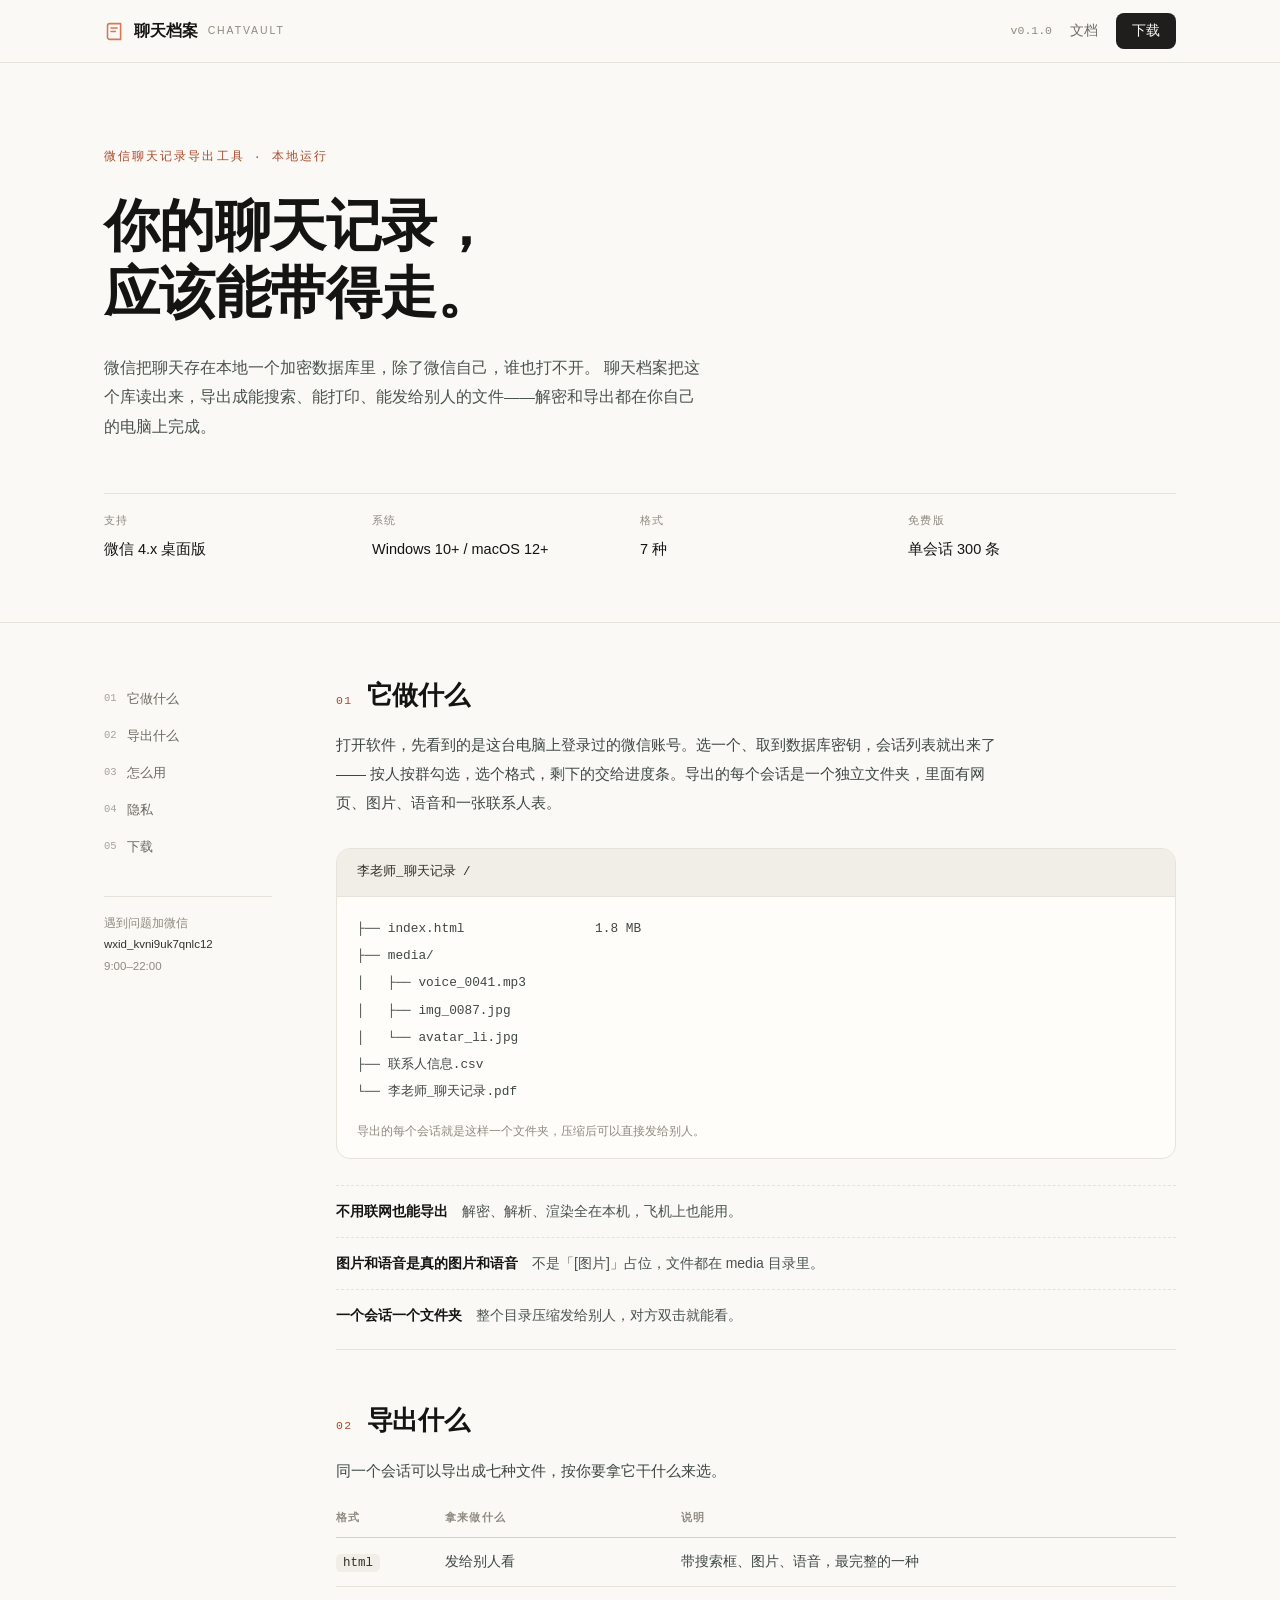
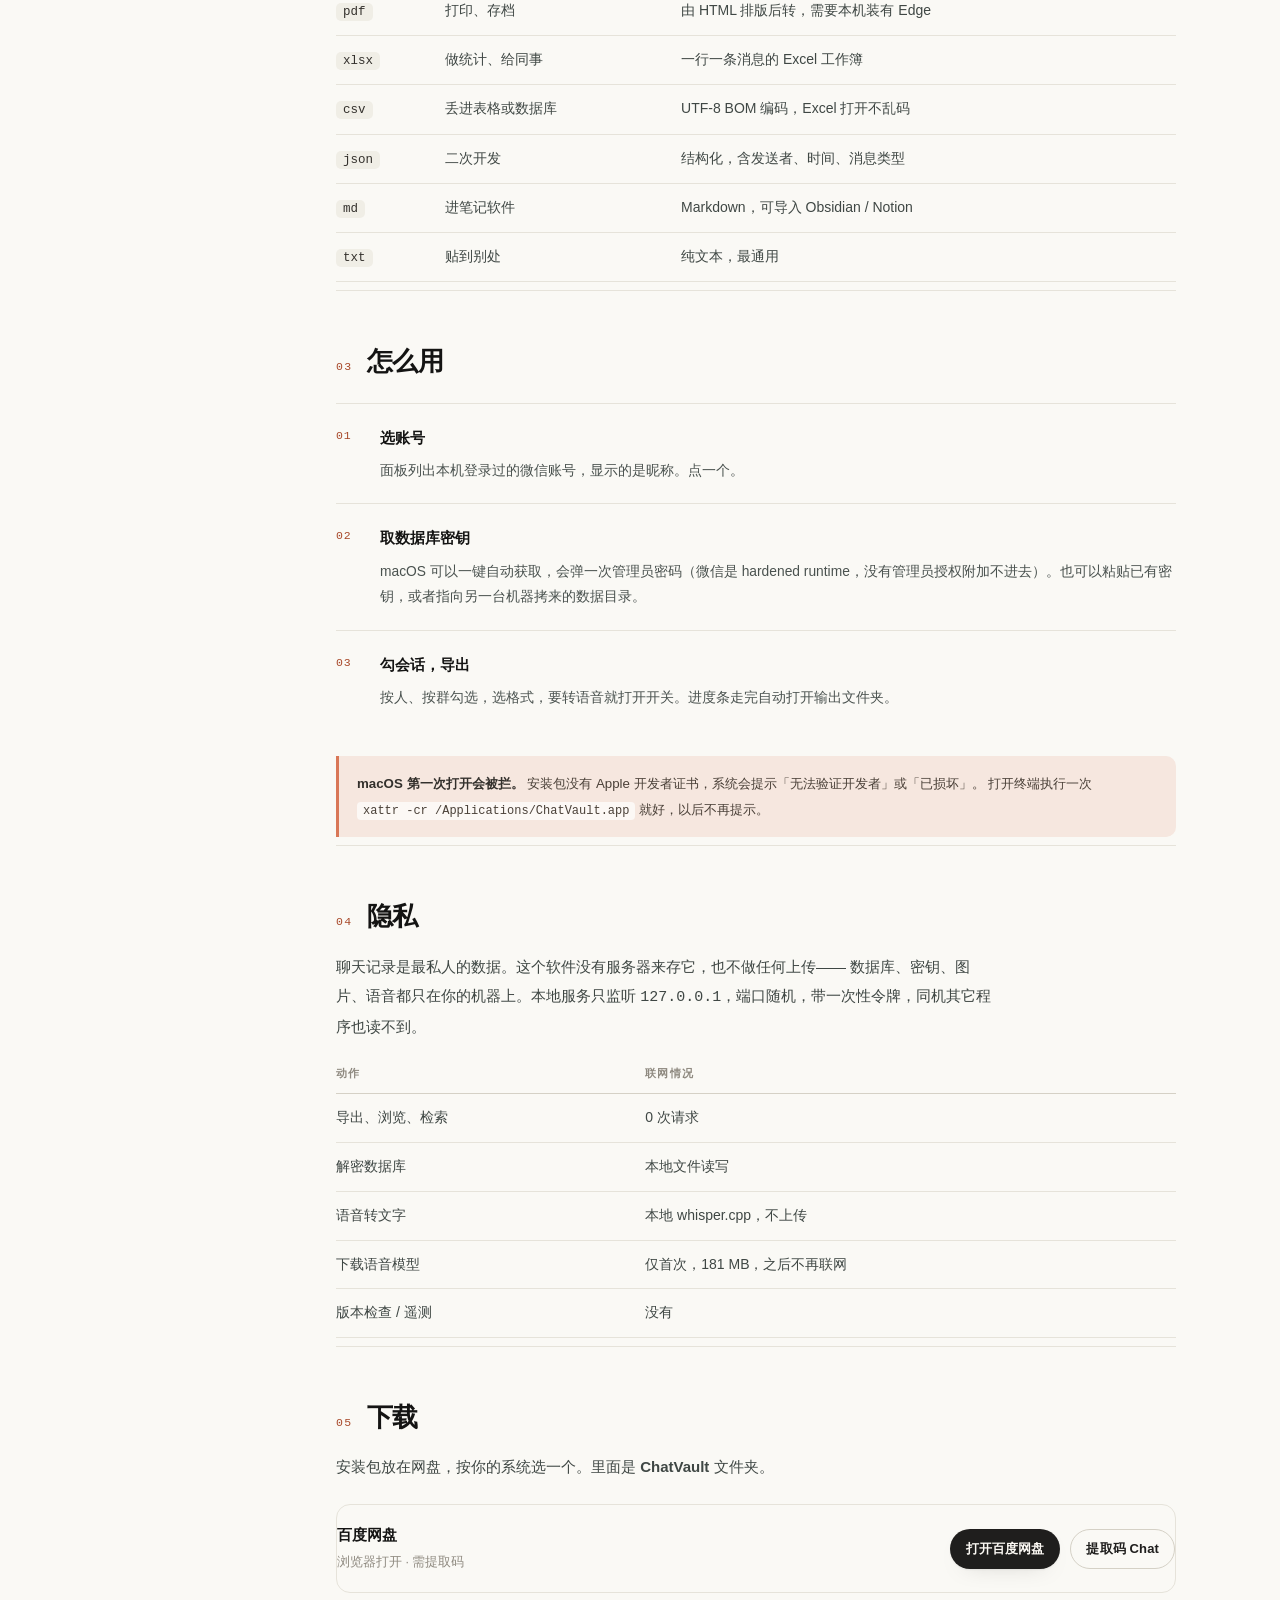
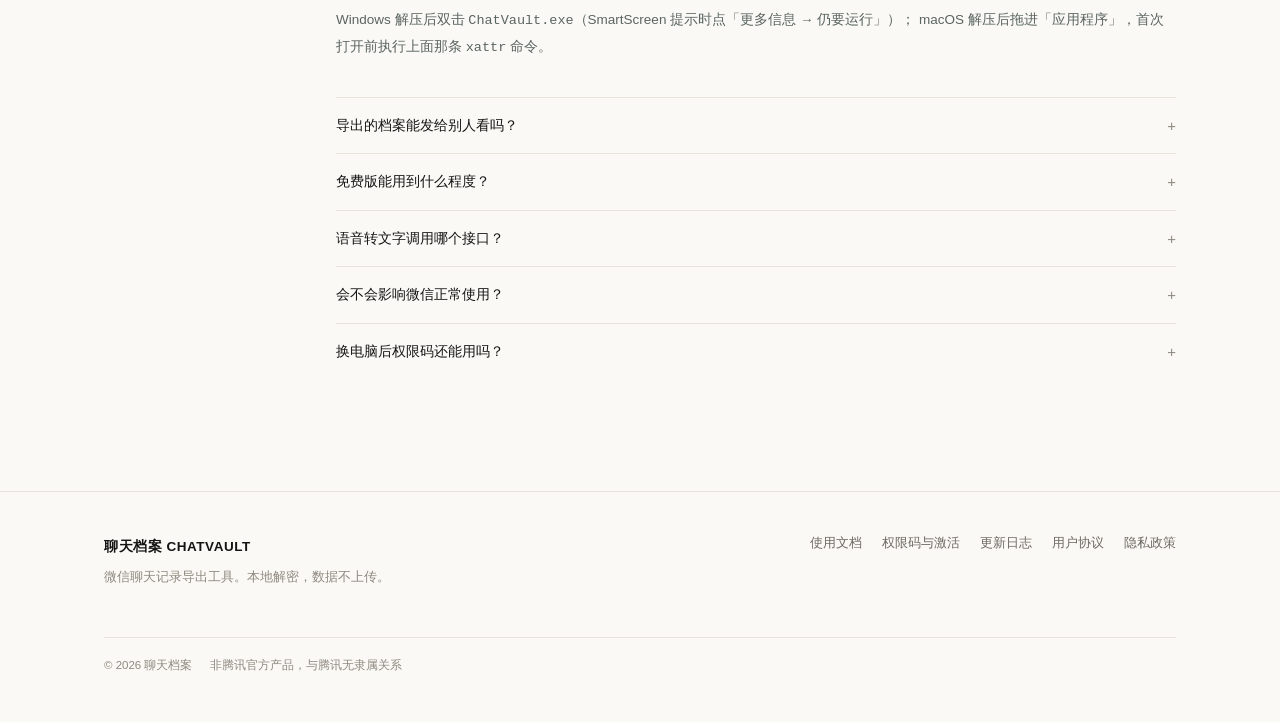
==== index.html @ d1c484e0 "激活页价格表一并移除" ====
<!DOCTYPE html>
<html lang="zh-CN">
<head>
<meta charset="utf-8">
<meta name="viewport" content="width=device-width, initial-scale=1, viewport-fit=cover">
<title>聊天档案 ChatVault · 微信聊天记录导出工具</title>
<meta name="description" content="把微信 4.x 的聊天记录导出成 HTML、PDF、Excel、CSV、JSON、Markdown、TXT 七种格式。本地解密、语音本地转写、数据不上传，Windows 与 macOS 都能用。">
<meta name="theme-color" content="#1f1e1d">
<meta property="og:type" content="website">
<meta property="og:title" content="聊天档案 ChatVault · 微信聊天记录导出工具">
<meta property="og:description" content="你的聊天记录，应该能带得走。">
<link rel="icon" href="assets/favicon.svg" type="image/svg+xml">
<link rel="preconnect" href="https://miaoda.feishu.cn" crossorigin>
<link rel="stylesheet" href="https://miaoda.feishu.cn/fonts/css2?family=Noto+Serif+SC:wght@600;700&family=Noto+Sans+SC:wght@300;400;500;600&display=swap">
<link rel="stylesheet" href="assets/style.css">
</head>
<body class="dossier">

<header class="topbar">
  <div class="topbar__in">
    <a class="topbar__brand" href="#top">
      <svg viewBox="0 0 24 24" fill="none" stroke="#d97757" stroke-width="1.8" stroke-linecap="round" stroke-linejoin="round" aria-hidden="true"><path d="M4 5.5A2.5 2.5 0 0 1 6.5 3H19v18H6.5A2.5 2.5 0 0 1 4 18.5z"/><path d="M8 8h7M8 12h5"/></svg>
      聊天档案 <span>CHATVAULT</span>
    </a>
    <div class="topbar__right">
      <span class="topbar__ver">v0.1.0</span>
      <a class="topbar__link" href="docs.html">文档</a>
      <a class="topbar__btn" href="#c5">下载</a>
    </div>
  </div>
</header>

<main id="top">

<!-- ============ 封面 ============ -->
<section class="cover">
  <div class="cover__in">
    <p class="cover__kicker">微信聊天记录导出工具 · 本地运行</p>
    <h1 class="cover__title">你的聊天记录，<br>应该能带得走。</h1>
    <p class="cover__sub">
      微信把聊天存在本地一个加密数据库里，除了微信自己，谁也打不开。
      聊天档案把这个库读出来，导出成能搜索、能打印、能发给别人的文件——解密和导出都在你自己的电脑上完成。
    </p>
    <dl class="cover__spec">
      <div><dt>支持</dt><dd>微信 4.x 桌面版</dd></div>
      <div><dt>系统</dt><dd>Windows 10+ / macOS 12+</dd></div>
      <div><dt>格式</dt><dd>7 种</dd></div>
      <div><dt>免费版</dt><dd>单会话 300 条</dd></div>
    </dl>
  </div>
</section>

<!-- ============ 正文双栏 ============ -->
<div class="layout">
  <aside class="rail">
    <nav class="rail__nav" aria-label="目录">
      <a href="#c1"><i>01</i>它做什么</a>
      <a href="#c2"><i>02</i>导出什么</a>
      <a href="#c3"><i>03</i>怎么用</a>
      <a href="#c4"><i>04</i>隐私</a>
      <a href="#c5"><i>05</i>下载</a>
    </nav>
    <p class="rail__note">遇到问题加微信<br><b>wxid_kvni9uk7qnlc12</b><br>9:00–22:00</p>
  </aside>

  <div class="body">

    <!-- 01 -->
    <section class="chapter" id="c1">
      <header class="chapter__head"><span>01</span><h2>它做什么</h2></header>
      <p class="chapter__lede">
        打开软件，先看到的是这台电脑上登录过的微信账号。选一个、取到数据库密钥，会话列表就出来了——
        按人按群勾选，选个格式，剩下的交给进度条。导出的每个会话是一个独立文件夹，里面有网页、图片、语音和一张联系人表。
      </p>

      <div class="tree">
        <div class="tree__head">李老师_聊天记录 /</div>
        <pre><code>├── index.html                 1.8 MB
├── media/
│   ├── voice_0041.mp3
│   ├── img_0087.jpg
│   └── avatar_li.jpg
├── 联系人信息.csv
└── 李老师_聊天记录.pdf</code></pre>
        <p class="tree__cap">导出的每个会话就是这样一个文件夹，压缩后可以直接发给别人。</p>
      </div>

      <ul class="points">
        <li><b>不用联网也能导出</b>　解密、解析、渲染全在本机，飞机上也能用。</li>
        <li><b>图片和语音是真的图片和语音</b>　不是「[图片]」占位，文件都在 media 目录里。</li>
        <li><b>一个会话一个文件夹</b>　整个目录压缩发给别人，对方双击就能看。</li>
      </ul>
    </section>

    <!-- 02 -->
    <section class="chapter" id="c2">
      <header class="chapter__head"><span>02</span><h2>导出什么</h2></header>
      <p class="chapter__lede">同一个会话可以导出成七种文件，按你要拿它干什么来选。</p>

      <table class="spec">
        <thead><tr><th>格式</th><th>拿来做什么</th><th>说明</th></tr></thead>
        <tbody>
          <tr><td><code>html</code></td><td>发给别人看</td><td>带搜索框、图片、语音，最完整的一种</td></tr>
          <tr><td><code>pdf</code></td><td>打印、存档</td><td>由 HTML 排版后转，需要本机装有 Edge</td></tr>
          <tr><td><code>xlsx</code></td><td>做统计、给同事</td><td>一行一条消息的 Excel 工作簿</td></tr>
          <tr><td><code>csv</code></td><td>丢进表格或数据库</td><td>UTF-8 BOM 编码，Excel 打开不乱码</td></tr>
          <tr><td><code>json</code></td><td>二次开发</td><td>结构化，含发送者、时间、消息类型</td></tr>
          <tr><td><code>md</code></td><td>进笔记软件</td><td>Markdown，可导入 Obsidian / Notion</td></tr>
          <tr><td><code>txt</code></td><td>贴到别处</td><td>纯文本，最通用</td></tr>
        </tbody>
      </table>
    </section>

    <!-- 03 -->
    <section class="chapter" id="c3">
      <header class="chapter__head"><span>03</span><h2>怎么用</h2></header>
      <ol class="steps">
        <li>
          <b>选账号</b>
          <p>面板列出本机登录过的微信账号，显示的是昵称。点一个。</p>
        </li>
        <li>
          <b>取数据库密钥</b>
          <p>macOS 可以一键自动获取，会弹一次管理员密码（微信是 hardened runtime，没有管理员授权附加不进去）。也可以粘贴已有密钥，或者指向另一台机器拷来的数据目录。</p>
        </li>
        <li>
          <b>勾会话，导出</b>
          <p>按人、按群勾选，选格式，要转语音就打开开关。进度条走完自动打开输出文件夹。</p>
        </li>
      </ol>

      <div class="callout">
        <b>macOS 第一次打开会被拦。</b>
        安装包没有 Apple 开发者证书，系统会提示「无法验证开发者」或「已损坏」。
        打开终端执行一次 <code>xattr -cr /Applications/ChatVault.app</code> 就好，以后不再提示。
      </div>
    </section>

    <!-- 04 -->
    <section class="chapter" id="c4">
      <header class="chapter__head"><span>04</span><h2>隐私</h2></header>
      <p class="chapter__lede">
        聊天记录是最私人的数据。这个软件没有服务器来存它，也不做任何上传——
        数据库、密钥、图片、语音都只在你的机器上。本地服务只监听 <code>127.0.0.1</code>，端口随机，带一次性令牌，同机其它程序也读不到。
      </p>

      <table class="spec">
        <thead><tr><th>动作</th><th>联网情况</th></tr></thead>
        <tbody>
          <tr><td>导出、浏览、检索</td><td>0 次请求</td></tr>
          <tr><td>解密数据库</td><td>本地文件读写</td></tr>
          <tr><td>语音转文字</td><td>本地 whisper.cpp，不上传</td></tr>
          <tr><td>下载语音模型</td><td>仅首次，181 MB，之后不再联网</td></tr>
          <tr><td>版本检查 / 遥测</td><td>没有</td></tr>
        </tbody>
      </table>
    </section>

    <!-- 05 -->
    <section class="chapter" id="c5">
      <header class="chapter__head"><span>05</span><h2>下载</h2></header>
      <p class="chapter__lede">安装包放在网盘，按你的系统选一个。里面是 <b>ChatVault</b> 文件夹。</p>

      <div class="dl">
        
        <div class="dl__row">
          <div class="dl__plat"><b>百度网盘</b><span>浏览器打开 · 需提取码</span></div>
          <div class="dl__act">
            <a class="btn btn--primary btn--sm" href="https://pan.baidu.com/s/1KtKhnTzkLjK-eMkXe6HSog?pwd=Chat" target="_blank" rel="noopener">打开百度网盘</a>
            <button class="btn btn--ghost btn--sm" type="button" id="copyPwd" data-pwd="Chat">提取码 Chat</button>
          </div>
        </div>
      </div>

      <p class="chapter__note" style="margin-top:14px">
        Windows 解压后双击 <code>ChatVault.exe</code>（SmartScreen 提示时点「更多信息 → 仍要运行」）；
        macOS 解压后拖进「应用程序」，首次打开前执行上面那条 <code>xattr</code> 命令。
      </p>

      <div class="qa">
        <details>
          <summary>导出的档案能发给别人看吗？</summary>
          <p>能。整个文件夹压缩发过去，对方双击 <code>index.html</code> 就能看，不用装任何软件。</p>
        </details>
        <details>
          <summary>免费版能用到什么程度？</summary>
          <p>每个会话最近 300 条，七种格式都能用，不限时间。语音转文字点了会提示开通会员。</p>
        </details>
        <details>
          <summary>语音转文字调用哪个接口？</summary>
          <p>不调用接口。内置 whisper.cpp 和 181 MB 的 ggml-small 模型，转写在你自己的电脑上完成。</p>
        </details>
        <details>
          <summary>会不会影响微信正常使用？</summary>
          <p>只读本地数据库，不修改微信的数据。自动取密钥那一步会重启一次微信，取完自动帮你打开。</p>
        </details>
        <details>
          <summary>换电脑后权限码还能用吗？</summary>
          <p>权限码绑定本机的 IOPlatformUUID，换机会激活失败。加微信 wxid_kvni9uk7qnlc12 说明情况可以补发。</p>
        </details>
      </div>
    </section>

  </div>
</div>

</main>

<footer class="foot">
  <div class="foot__in">
    <div class="foot__brand">
      <b>聊天档案 CHATVAULT</b>
      <p>微信聊天记录导出工具。本地解密，数据不上传。</p>
    </div>
    <div class="foot__links">
      <a href="docs.html">使用文档</a>
      <a href="activate.html">权限码与激活</a>
      <a href="changelog.html">更新日志</a>
      <a href="legal/terms.html">用户协议</a>
      <a href="legal/privacy.html">隐私政策</a>
    </div>
    <div class="foot__legal">
      <span>© 2026 聊天档案</span>
      <span>非腾讯官方产品，与腾讯无隶属关系</span>
      
    </div>
  </div>
</footer>

<script src="assets/app.js" defer></script>
</body>
</html>
---- assets/style.css ----
/* ==========================================================================
   聊天档案 ChatVault · 官网样式
   设计方向：Claude 色系——象牙纸白 + 陶土橙 + 近黑；衬线中文标题，无衬线正文。
   零依赖，零构建。改品牌色只需改下面 :root 里的四个变量。
   ========================================================================== */

:root {
  /* Claude 色系：象牙纸底 + 陶土橙强调 + 近黑正文 */
  --ink: #141413;
  --pine: #1f1e1d;
  --pine-2: #33302c;
  --pine-3: #a8492a;
  --mint: #d97757;
  --mint-soft: #f6e7df;
  --paper: #faf9f5;
  --paper-2: #f0eee6;
  --card: #fffdfa;
  --line: #e6e3da;
  --line-strong: #d5d1c6;
  --text: #1f1e1d;
  --muted: #6e6a63;
  --danger: #b4462f;

  --serif: "Noto Serif SC", "Source Han Serif SC", "Songti SC", "STSong", "SimSun", serif;
  --sans: "Noto Sans SC", "Source Han Sans SC", -apple-system, BlinkMacSystemFont,
    "PingFang SC", "Hiragino Sans GB", "Microsoft YaHei", sans-serif;
  --mono: ui-monospace, SFMono-Regular, "SF Mono", Menlo, Consolas, monospace;

  --r-sm: 8px;
  --r-md: 14px;
  --r-lg: 22px;
  --shadow-sm: 0 1px 2px rgba(20, 20, 19, 0.06), 0 8px 24px -16px rgba(20, 20, 19, 0.35);
  --shadow-md: 0 2px 4px rgba(20, 20, 19, 0.05), 0 24px 48px -28px rgba(20, 20, 19, 0.45);
  --max: 1120px;
}

*,
*::before,
*::after { box-sizing: border-box; }

html {
  -webkit-text-size-adjust: 100%;
  scroll-behavior: smooth;
  scroll-padding-top: 88px;
}

body {
  margin: 0;
  background: var(--paper);
  color: var(--text);
  font-family: var(--sans);
  font-size: 16px;
  line-height: 1.7;
  -webkit-font-smoothing: antialiased;
  text-rendering: optimizeLegibility;
}

img, svg { max-width: 100%; display: block; }
a { color: inherit; text-decoration: none; }
button { font: inherit; color: inherit; }

:focus-visible {
  outline: 2px solid var(--pine-3);
  outline-offset: 3px;
  border-radius: 4px;
}

.wrap {
  width: 100%;
  max-width: var(--max);
  margin-inline: auto;
  padding-inline: 24px;
}

.section { padding-block: 96px; }
.section--tight { padding-block: 64px; }
.section--paper2 { background: var(--paper-2); }
.section--dark { background: var(--pine); color: #f8f3ee; }

/* ---------- 顶部导航 ---------- */

.nav {
  position: sticky;
  top: 0;
  z-index: 50;
  background: rgba(250, 249, 245, 0.82);
  backdrop-filter: saturate(180%) blur(14px);
  -webkit-backdrop-filter: saturate(180%) blur(14px);
  border-bottom: 1px solid transparent;
  transition: border-color 0.25s ease, background 0.25s ease;
}
.nav.is-stuck {
  border-bottom-color: var(--line);
  background: rgba(250, 249, 245, 0.94);
}
.nav__inner {
  display: flex;
  align-items: center;
  gap: 32px;
  height: 68px;
}
.brand {
  display: inline-flex;
  align-items: center;
  gap: 10px;
  font-family: var(--serif);
  font-weight: 700;
  font-size: 19px;
  letter-spacing: 0.02em;
}
.brand__mark {
  width: 30px;
  height: 30px;
  border-radius: 9px;
  background: var(--pine);
  display: grid;
  place-items: center;
  flex: none;
}
.brand__mark svg { width: 17px; height: 17px; }
.brand__sub {
  font-family: var(--sans);
  font-size: 11px;
  font-weight: 500;
  color: var(--muted);
  letter-spacing: 0.16em;
  padding-left: 2px;
}
.nav__links {
  display: flex;
  gap: 4px;
  margin-left: auto;
  align-items: center;
}
.nav__links a {
  padding: 8px 12px;
  border-radius: var(--r-sm);
  font-size: 14.5px;
  color: var(--muted);
  transition: color 0.18s ease, background 0.18s ease;
}
.nav__links a:hover { color: var(--pine); background: rgba(27, 59, 54, 0.06); }
.nav__cta { margin-left: 8px; }

/* ---------- 按钮 ---------- */

.btn {
  display: inline-flex;
  align-items: center;
  justify-content: center;
  gap: 8px;
  padding: 12px 22px;
  border-radius: 999px;
  border: 1px solid transparent;
  font-size: 15px;
  font-weight: 600;
  letter-spacing: 0.01em;
  cursor: pointer;
  transition: transform 0.16s ease, box-shadow 0.2s ease, background 0.2s ease,
    border-color 0.2s ease, color 0.2s ease;
  white-space: nowrap;
}
.btn:active { transform: translateY(1px); }
.btn--primary {
  background: var(--pine);
  color: #fbf8f3;
  box-shadow: var(--shadow-sm);
}
.btn--primary:hover { background: var(--pine-2); box-shadow: var(--shadow-md); }
.btn--ghost {
  background: transparent;
  color: var(--pine);
  border-color: var(--line-strong);
}
.btn--ghost:hover { border-color: var(--pine-3); background: rgba(27, 59, 54, 0.05); }
.btn--mint {
  background: var(--mint);
  color: var(--ink);
}
.btn--mint:hover { background: #e7b7a2; }
.btn--sm { padding: 9px 16px; font-size: 14px; }
.btn--block { width: 100%; }
.btn[disabled] { opacity: 0.55; cursor: not-allowed; }

/* ---------- 首屏 ---------- */

.hero {
  position: relative;
  padding-top: 76px;
  padding-bottom: 96px;
  overflow: hidden;
}
.hero::before {
  content: "";
  position: absolute;
  inset: -30% -10% auto -10%;
  height: 620px;
  background:
    radial-gradient(60% 60% at 20% 10%, rgba(143, 211, 196, 0.28), transparent 70%),
    radial-gradient(50% 50% at 85% 0%, rgba(27, 59, 54, 0.12), transparent 70%);
  pointer-events: none;
}
.hero__grid {
  position: relative;
  display: grid;
  grid-template-columns: minmax(0, 1.05fr) minmax(0, 0.95fr);
  gap: 56px;
  align-items: center;
}
.eyebrow {
  display: inline-flex;
  align-items: center;
  gap: 8px;
  padding: 6px 12px 6px 8px;
  border-radius: 999px;
  background: rgba(27, 59, 54, 0.07);
  border: 1px solid rgba(27, 59, 54, 0.1);
  font-size: 12.5px;
  color: var(--pine-2);
  letter-spacing: 0.04em;
}
.eyebrow b {
  font-weight: 600;
  background: var(--pine);
  color: #fbf6f2;
  border-radius: 999px;
  padding: 1px 8px;
  font-size: 11.5px;
}
h1 {
  font-family: var(--serif);
  font-weight: 700;
  font-size: clamp(34px, 4.6vw, 54px);
  line-height: 1.16;
  letter-spacing: -0.01em;
  margin: 20px 0 0;
  color: var(--ink);
}
h1 em {
  font-style: normal;
  color: var(--pine-3);
  position: relative;
  white-space: nowrap;
}
h1 em::after {
  content: "";
  position: absolute;
  left: 0;
  right: 0;
  bottom: 4px;
  height: 10px;
  background: var(--mint);
  opacity: 0.42;
  z-index: -1;
  border-radius: 3px;
}
.lede {
  margin: 22px 0 0;
  font-size: 17px;
  line-height: 1.85;
  color: var(--muted);
  max-width: 34em;
}
.hero__cta {
  display: flex;
  flex-wrap: wrap;
  gap: 12px;
  margin-top: 32px;
}
.hero__meta {
  display: flex;
  flex-wrap: wrap;
  gap: 8px 20px;
  margin-top: 26px;
  font-size: 13px;
  color: var(--muted);
}
.hero__meta span { display: inline-flex; align-items: center; gap: 6px; }
.dot { width: 5px; height: 5px; border-radius: 50%; background: var(--pine-3); flex: none; }

/* ---------- 首屏模拟窗口 ---------- */

.mock {
  position: relative;
  border-radius: var(--r-lg);
  background: var(--card);
  border: 1px solid var(--line);
  box-shadow: var(--shadow-md);
  overflow: hidden;
  transform: rotate(-0.6deg);
}
.mock__bar {
  display: flex;
  align-items: center;
  gap: 8px;
  padding: 12px 16px;
  border-bottom: 1px solid var(--line);
  background: linear-gradient(180deg, #fff, #fffdfa);
}
.mock__dots { display: flex; gap: 6px; }
.mock__dots i {
  width: 9px; height: 9px; border-radius: 50%;
  background: var(--line-strong);
  display: block;
}
.mock__dots i:first-child { background: #e8b7a4; }
.mock__dots i:nth-child(2) { background: #e0c9a8; }
.mock__dots i:nth-child(3) { background: #d8c3ae; }
.mock__title {
  font-size: 12.5px;
  color: var(--muted);
  font-family: var(--mono);
  margin-inline: auto;
  letter-spacing: 0.02em;
}
.mock__body { padding: 18px 18px 48px; }
.mock__search {
  display: flex;
  align-items: center;
  gap: 8px;
  padding: 9px 12px;
  border-radius: 999px;
  background: var(--paper);
  border: 1px solid var(--line);
  color: var(--muted);
  font-size: 12.5px;
  margin-bottom: 18px;
}
.mock__search svg { width: 14px; height: 14px; flex: none; }
.mock__day {
  text-align: center;
  font-size: 11px;
  color: #8f8a80;
  margin: 16px 0 14px;
  letter-spacing: 0.06em;
}
.bubble {
  display: flex;
  gap: 10px;
  margin-bottom: 12px;
  align-items: flex-start;
}
.bubble--me { flex-direction: row-reverse; }
.avatar {
  width: 30px; height: 30px; border-radius: 9px; flex: none;
  display: grid; place-items: center;
  font-size: 12px; font-weight: 600; color: #fff;
  background: var(--pine-3);
}
.avatar--b { background: #b08968; }
.bubble__content { max-width: 78%; }
.bubble__name { font-size: 11px; color: #8f8a80; margin-bottom: 3px; }
.bubble__text {
  background: #fff;
  border: 1px solid var(--line);
  padding: 9px 13px;
  border-radius: 4px 14px 14px 14px;
  font-size: 13.5px;
  line-height: 1.6;
  color: #1a1918;
  box-shadow: 0 1px 1px rgba(20, 20, 19, 0.03);
}
.bubble--me .bubble__text {
  background: var(--mint-soft);
  border-color: #ecc9ba;
  border-radius: 14px 4px 14px 14px;
}
.bubble__text mark {
  background: #f6e0c8;
  color: inherit;
  padding: 0 2px;
  border-radius: 3px;
}
.bubble__text .voice {
  display: inline-flex;
  align-items: center;
  gap: 8px;
  color: var(--pine-2);
}
.bubble__text .asr {
  display: block;
  margin-top: 6px;
  padding-top: 6px;
  border-top: 1px dashed var(--line);
  font-size: 12px;
  color: var(--muted);
}
.mock__badge {
  position: absolute;
  right: 16px;
  bottom: 14px;
  background: var(--pine);
  color: #fbf6f2;
  font-size: 11.5px;
  padding: 7px 12px;
  border-radius: 999px;
  box-shadow: var(--shadow-md);
  letter-spacing: 0.03em;
}

/* ---------- 信任条 ---------- */

.trust {
  display: grid;
  grid-template-columns: repeat(4, minmax(0, 1fr));
  gap: 1px;
  background: var(--line);
  border: 1px solid var(--line);
  border-radius: var(--r-md);
  overflow: hidden;
}
.trust div {
  background: var(--paper);
  padding: 20px 18px;
  font-size: 13.5px;
  color: var(--muted);
  display: flex;
  align-items: center;
  gap: 9px;
}
.trust b { color: var(--ink); font-weight: 600; }
.trust svg { width: 16px; height: 16px; color: var(--pine-3); flex: none; }

/* ---------- 通用标题 ---------- */

.sec-head { max-width: 44rem; }
.sec-kicker {
  font-size: 12px;
  letter-spacing: 0.22em;
  text-transform: uppercase;
  color: var(--pine-3);
  font-weight: 600;
}
h2 {
  font-family: var(--serif);
  font-size: clamp(26px, 3.1vw, 38px);
  line-height: 1.28;
  font-weight: 700;
  margin: 14px 0 0;
  color: var(--ink);
  letter-spacing: -0.005em;
}
.sec-head p {
  margin: 16px 0 0;
  color: var(--muted);
  font-size: 16px;
  line-height: 1.85;
}
.section--dark h2, .section--dark .sec-head p { color: #f8f3ee; }
.section--dark .sec-kicker { color: var(--mint); }
.section--dark .sec-head p { color: #dcd1c4; }

/* ---------- 功能网格 ---------- */

.features {
  display: grid;
  grid-template-columns: repeat(3, minmax(0, 1fr));
  gap: 18px;
  margin-top: 52px;
}
.card {
  background: var(--card);
  border: 1px solid var(--line);
  border-radius: var(--r-md);
  padding: 26px 24px 24px;
  transition: transform 0.22s ease, box-shadow 0.22s ease, border-color 0.22s ease;
}
.card:hover {
  transform: translateY(-3px);
  box-shadow: var(--shadow-sm);
  border-color: var(--line-strong);
}
.card__icon {
  width: 38px; height: 38px;
  border-radius: 11px;
  background: var(--mint-soft);
  display: grid; place-items: center;
  margin-bottom: 16px;
}
.card__icon svg { width: 19px; height: 19px; color: var(--pine); }
.card h3 {
  font-size: 16.5px;
  margin: 0 0 8px;
  font-weight: 600;
  letter-spacing: 0.01em;
}
.card p { margin: 0; font-size: 14px; color: var(--muted); line-height: 1.75; }
.card__tag {
  display: inline-block;
  margin-top: 14px;
  font-size: 11.5px;
  color: var(--pine-3);
  background: rgba(47, 107, 94, 0.08);
  border-radius: 5px;
  padding: 2px 7px;
  letter-spacing: 0.04em;
}

/* ---------- 隐私块 ---------- */

.privacy {
  display: grid;
  grid-template-columns: minmax(0, 1fr) minmax(0, 0.85fr);
  gap: 56px;
  align-items: center;
}
.privacy__list { display: grid; gap: 18px; margin-top: 34px; }
.privacy__item { display: flex; gap: 14px; }
.privacy__item .n {
  font-family: var(--mono);
  font-size: 12px;
  color: var(--mint);
  padding-top: 3px;
  flex: none;
  width: 26px;
}
.privacy__item h4 { margin: 0 0 4px; font-size: 15.5px; color: #fbf6f2; font-weight: 600; }
.privacy__item p { margin: 0; font-size: 14px; color: #cfc3b5; line-height: 1.75; }
.privacy__panel {
  border: 1px solid rgba(143, 211, 196, 0.28);
  background: rgba(143, 211, 196, 0.06);
  border-radius: var(--r-md);
  padding: 26px;
  font-size: 13.5px;
  color: #e0d6cb;
}
.privacy__panel h4 {
  margin: 0 0 14px;
  font-size: 12px;
  letter-spacing: 0.18em;
  text-transform: uppercase;
  color: var(--mint);
}
.privacy__panel dl { margin: 0; display: grid; gap: 16px; }
.privacy__panel dt { font-size: 12px; color: #b9b0a4; letter-spacing: 0.02em; }
.privacy__panel dd { margin: 3px 0 0; font-family: var(--mono); font-size: 13px; color: #f7ece6; }

/* ---------- 流程 ---------- */

.flow {
  display: grid;
  grid-template-columns: repeat(4, minmax(0, 1fr));
  gap: 20px;
  margin-top: 52px;
  counter-reset: step;
}
.step {
  position: relative;
  padding-top: 26px;
  border-top: 2px solid var(--line-strong);
}
.step::before {
  counter-increment: step;
  content: "0" counter(step);
  position: absolute;
  top: -2px;
  left: 0;
  transform: translateY(-50%);
  background: var(--paper);
  padding-right: 10px;
  font-family: var(--serif);
  font-size: 13px;
  font-weight: 700;
  color: var(--pine-3);
  letter-spacing: 0.08em;
}
.section--paper2 .step::before { background: var(--paper-2); }
.step h3 { margin: 8px 0 8px; font-size: 15.5px; font-weight: 600; }
.step p { margin: 0; font-size: 13.5px; color: var(--muted); line-height: 1.75; }

/* ---------- Demo 预览 ---------- */

.demo-strip {
  display: grid;
  grid-template-columns: minmax(0, 0.9fr) minmax(0, 1.1fr);
  gap: 44px;
  align-items: center;
  background: var(--card);
  border: 1px solid var(--line);
  border-radius: var(--r-lg);
  padding: 40px;
  box-shadow: var(--shadow-sm);
}
.demo-strip h2 { font-size: clamp(24px, 2.6vw, 30px); }
.demo-strip p { color: var(--muted); font-size: 15px; margin: 14px 0 26px; }
.demo-frame {
  border-radius: var(--r-md);
  border: 1px solid var(--line);
  background: var(--paper);
  padding: 16px;
  font-size: 12.5px;
  color: var(--muted);
  font-family: var(--mono);
  line-height: 1.9;
  overflow: hidden;
}
.demo-frame b { color: var(--pine-3); font-weight: 600; }

/* ---------- 定价 ---------- */

.pricing {
  display: grid;
  grid-template-columns: repeat(3, minmax(0, 1fr));
  gap: 18px;
  margin-top: 52px;
  align-items: stretch;
}
.plan {
  background: var(--card);
  border: 1px solid var(--line);
  border-radius: var(--r-md);
  padding: 28px 26px;
  display: flex;
  flex-direction: column;
  position: relative;
}
.plan--featured {
  border-color: var(--pine);
  box-shadow: var(--shadow-md);
  background: linear-gradient(180deg, #ffffff, #fffdfa);
}
.plan__flag {
  position: absolute;
  top: -11px;
  left: 26px;
  background: var(--pine);
  color: #fbf6f2;
  font-size: 11px;
  letter-spacing: 0.1em;
  padding: 3px 10px;
  border-radius: 999px;
}
.plan h3 { margin: 0; font-size: 15px; font-weight: 600; color: var(--muted); letter-spacing: 0.04em; }
.plan__price {
  font-family: var(--serif);
  font-size: 40px;
  line-height: 1.1;
  margin: 14px 0 2px;
  color: var(--ink);
  letter-spacing: -0.02em;
}
.plan__price small { font-size: 14px; font-family: var(--sans); color: var(--muted); font-weight: 400; }
.plan__note { font-size: 12.5px; color: var(--muted); margin: 0 0 20px; }
.plan ul { list-style: none; margin: 0 0 26px; padding: 0; display: grid; gap: 11px; }
.plan li { font-size: 13.5px; color: #23211e; display: flex; gap: 9px; line-height: 1.6; }
.plan li svg { width: 15px; height: 15px; color: var(--pine-3); flex: none; margin-top: 3px; }
.plan li.off { color: #8f8a80; }
.plan li.off svg { color: #cfc9bf; }
.plan .btn { margin-top: auto; }

/* ---------- FAQ ---------- */

.faq { margin-top: 44px; border-top: 1px solid var(--line); }
.faq details { border-bottom: 1px solid var(--line); }
.faq summary {
  cursor: pointer;
  padding: 20px 44px 20px 0;
  font-size: 15.5px;
  font-weight: 500;
  list-style: none;
  position: relative;
}
.faq summary::-webkit-details-marker { display: none; }
.faq summary::after {
  content: "+";
  position: absolute;
  right: 6px;
  top: 50%;
  transform: translateY(-50%);
  font-size: 20px;
  color: var(--pine-3);
  transition: transform 0.2s ease;
  font-family: var(--mono);
}
.faq details[open] summary::after { content: "−"; }
.faq p { margin: 0 0 22px; color: var(--muted); font-size: 14px; line-height: 1.85; max-width: 52rem; }

/* ---------- 下载 ---------- */

.download {
  text-align: center;
  padding-block: 96px;
}
.download__card {
  background: var(--card);
  border: 1px solid var(--line);
  border-radius: var(--r-lg);
  padding: 48px 32px;
  box-shadow: var(--shadow-sm);
  max-width: 720px;
  margin-inline: auto;
}
.download__ver {
  display: inline-flex;
  align-items: center;
  gap: 8px;
  font-size: 12.5px;
  color: var(--muted);
  font-family: var(--mono);
  background: var(--paper);
  border: 1px solid var(--line);
  border-radius: 999px;
  padding: 5px 12px;
}
.download__row {
  display: flex;
  gap: 12px;
  justify-content: center;
  flex-wrap: wrap;
  margin-top: 28px;
}
.download__alt { margin-top: 22px; font-size: 13px; color: var(--muted); }
.download__alt a { color: var(--pine-3); border-bottom: 1px solid rgba(47,107,94,0.3); }

/* ---------- 获取完整版 ---------- */

/* ---------- 时长档位（5 档） ---------- */
.pricing-bar {
  display: flex; justify-content: space-between; align-items: center; gap: 20px;
  margin-top: 46px; padding: 22px 26px;
  background: var(--card); border: 1px solid var(--line); border-radius: var(--r-md);
}
.pricing-bar h3 { margin: 0 0 6px; font-size: 16px; font-weight: 600; }
.pricing-bar p { margin: 0; font-size: 13.5px; color: var(--muted); line-height: 1.7; }
.tiers {
  display: grid; grid-template-columns: repeat(5, minmax(0, 1fr));
  gap: 12px; margin-top: 14px;
}
.tier {
  position: relative; text-align: center; background: var(--card);
  border: 1px solid var(--line); border-radius: var(--r-md); padding: 24px 14px 20px;
  transition: border-color .18s, transform .18s;
}
.tier:hover { border-color: var(--line-strong); transform: translateY(-2px); }
.tier--featured { border-color: var(--pine-3); box-shadow: 0 0 0 1px var(--pine-3); }
.tier__flag {
  position: absolute; top: -11px; left: 50%; transform: translateX(-50%);
  background: var(--pine); color: #faf9f5; font-size: 11px; padding: 3px 10px;
  border-radius: 99px; white-space: nowrap; letter-spacing: .02em;
}
.tier h4 { margin: 0 0 12px; font-size: 14px; font-weight: 500; color: var(--muted); }
.tier__price { font-family: var(--serif); font-size: 30px; line-height: 1; color: var(--ink); }
.tier p { margin: 12px 0 0; font-size: 12.5px; color: var(--muted); }
.pricing-note {
  margin: 18px 0 0; text-align: center; font-size: 13px; color: var(--muted);
}

@media (max-width: 960px) {
  .tiers { grid-template-columns: repeat(3, minmax(0, 1fr)); }
}
@media (max-width: 680px) {
  .tiers { grid-template-columns: repeat(2, minmax(0, 1fr)); }
  .pricing-bar { flex-direction: column; align-items: flex-start; }
}

.plan__fine {
  margin: 10px 0 0;
  font-size: 12px;
  color: var(--muted);
  text-align: center;
}

.howto {
  list-style: none;
  margin: 52px 0 0;
  padding: 0;
  display: grid;
  grid-template-columns: repeat(4, minmax(0, 1fr));
  gap: 20px;
}
.howto__item {
  position: relative;
  padding-top: 26px;
  border-top: 2px solid var(--line-strong);
}
.howto__no {
  position: absolute;
  top: -2px;
  left: 0;
  transform: translateY(-50%);
  background: var(--paper);
  padding-right: 10px;
  font-family: var(--serif);
  font-size: 13px;
  font-weight: 700;
  color: var(--pine-3);
  letter-spacing: 0.08em;
}
.howto__item h3 { margin: 8px 0 8px; font-size: 15.5px; font-weight: 600; }
.howto__item p { margin: 0; font-size: 13.5px; color: var(--muted); line-height: 1.75; }
.howto__foot { margin: 40px 0 0; font-size: 13.5px; color: var(--muted); }
.howto__foot a { color: var(--pine-3); border-bottom: 1px solid rgba(47,107,94,0.3); }

.reward {
  margin-top: 40px;
  padding: 26px;
  background: var(--card);
  border: 1px dashed var(--line-strong);
  border-radius: var(--r-md);
  display: flex;
  align-items: center;
  justify-content: center;
  gap: 24px;
  flex-wrap: wrap;
}
.reward img { border-radius: 8px; display: block; }
.reward p { margin: 0; font-size: 13.5px; color: var(--muted); line-height: 1.9; }

/* ---------- 双网盘下载 ---------- */

.dl { margin-top: 28px; display: grid; gap: 12px; text-align: left; }
.dl__row {
  display: flex;
  align-items: center;
  justify-content: space-between;
  gap: 20px;
  flex-wrap: wrap;
  padding: 18px 20px;
  border: 1px solid var(--line);
  border-radius: var(--r-md);
  background: var(--paper);
}
.dl__main { display: flex; align-items: center; gap: 14px; }
.dl__main h3 { margin: 0; font-size: 15px; font-weight: 600; }
.dl__main p { margin: 3px 0 0; font-size: 12.5px; color: var(--muted); }
.dl__tag {
  flex: none;
  font-size: 11px;
  letter-spacing: 0.08em;
  padding: 4px 9px;
  border-radius: 999px;
  background: var(--mint-soft);
  color: var(--pine-2);
  font-weight: 600;
}
.dl__tag--alt { background: var(--paper-2); color: var(--muted); }
.dl__acts { display: flex; gap: 10px; flex-wrap: wrap; }

.footer__note { color: var(--muted); }

/* ---------- 页脚 ---------- */

.footer {
  border-top: 1px solid var(--line);
  background: var(--paper-2);
  padding-block: 48px 40px;
  font-size: 13.5px;
  color: var(--muted);
}
.footer__grid {
  display: grid;
  grid-template-columns: minmax(0, 1.4fr) repeat(3, minmax(0, 1fr));
  gap: 32px;
}
.footer h5 {
  margin: 0 0 12px;
  font-size: 12px;
  letter-spacing: 0.16em;
  text-transform: uppercase;
  color: var(--ink);
  font-weight: 600;
}
.footer ul { list-style: none; margin: 0; padding: 0; display: grid; gap: 8px; }
.footer a:hover { color: var(--pine-3); }
.footer__bottom {
  margin-top: 40px;
  padding-top: 22px;
  border-top: 1px solid var(--line);
  display: flex;
  flex-wrap: wrap;
  gap: 10px 24px;
  justify-content: space-between;
  font-size: 12.5px;
  color: #7d786f;
}

/* ---------- 支付弹层 ---------- */

.modal {
  position: fixed;
  inset: 0;
  z-index: 100;
  display: none;
  place-items: center;
  padding: 24px;
  background: rgba(20, 20, 19, 0.55);
  backdrop-filter: blur(4px);
}
.modal[open], .modal.is-open { display: grid; }
.modal__card {
  background: var(--card);
  border-radius: var(--r-lg);
  padding: 32px;
  width: min(420px, 100%);
  box-shadow: var(--shadow-md);
  text-align: center;
  position: relative;
}
.modal__close {
  position: absolute;
  top: 12px; right: 12px;
  width: 32px; height: 32px;
  border: 0;
  border-radius: 50%;
  background: var(--paper);
  cursor: pointer;
  font-size: 16px;
  color: var(--muted);
}
.modal h3 { margin: 0 0 6px; font-family: var(--serif); font-size: 21px; }
.modal p { margin: 0 0 20px; font-size: 13.5px; color: var(--muted); }
.qr {
  width: 200px; height: 200px;
  margin: 0 auto 18px;
  border: 1px solid var(--line);
  border-radius: var(--r-md);
  background: var(--paper);
  display: grid;
  place-items: center;
  overflow: hidden;
  font-size: 12px;
  color: var(--muted);
}
.qr img { width: 100%; height: 100%; object-fit: contain; }
.modal__status {
  font-size: 13px;
  color: var(--pine-3);
  min-height: 22px;
  font-family: var(--mono);
}
.license-box {
  margin-top: 16px;
  text-align: left;
  background: var(--paper);
  border: 1px solid var(--line);
  border-radius: var(--r-sm);
  padding: 12px;
  font-family: var(--mono);
  font-size: 11.5px;
  color: #23211e;
  word-break: break-all;
  max-height: 120px;
  overflow: auto;
}

/* ---------- 响应式 ---------- */

@media (max-width: 960px) {
  .hero__grid { grid-template-columns: 1fr; gap: 44px; }
  .mock { transform: none; max-width: 520px; }
  .features { grid-template-columns: repeat(2, minmax(0, 1fr)); }
  .privacy { grid-template-columns: 1fr; gap: 34px; }
  .flow { grid-template-columns: repeat(2, minmax(0, 1fr)); gap: 26px 20px; }
  .pricing { grid-template-columns: 1fr; }
  .demo-strip { grid-template-columns: 1fr; padding: 28px; }
  .trust { grid-template-columns: repeat(2, minmax(0, 1fr)); }
  .footer__grid { grid-template-columns: 1fr 1fr; }
  .howto { grid-template-columns: repeat(2, minmax(0, 1fr)); gap: 26px 20px; }
}

@media (max-width: 680px) {
  .howto { grid-template-columns: 1fr; }
  .dl__row { flex-direction: column; align-items: flex-start; }
  .section { padding-block: 64px; }
  .hero { padding-top: 44px; padding-bottom: 64px; }
  .nav__links a:not(.nav__cta) { display: none; }
  .features { grid-template-columns: 1fr; }
  .flow { grid-template-columns: 1fr; }
  .trust { grid-template-columns: 1fr; }
  .footer__grid { grid-template-columns: 1fr; gap: 26px; }
  h1 { font-size: 32px; }
  .plan__price { font-size: 34px; }
  .download__card { padding: 32px 20px; }
}

@media (prefers-reduced-motion: reduce) {
  html { scroll-behavior: auto; }
  *, *::before, *::after {
    animation-duration: 0.001ms !important;
    transition-duration: 0.001ms !important;
  }
  .card:hover, .mock { transform: none; }
}

/* 打印：只留正文 */
@media print {
  .nav, .modal, .footer__grid, .hero__cta { display: none; }
  body { background: #fff; }
}

/* ===================================================================
   档案式首页（v2 结构）：封面 + 左侧目录 + 编号章节
   与参考站完全不同的骨架，不设大 Hero、卡片墙、横向流程条
   =================================================================== */
body.dossier { background: var(--paper); }

.dossier .topbar {
  position: sticky; top: 0; z-index: 60;
  background: rgba(250, 249, 245, .88);
  -webkit-backdrop-filter: blur(14px); backdrop-filter: blur(14px);
  border-bottom: 1px solid var(--line);
}
.dossier .topbar__in {
  max-width: var(--max); margin: 0 auto; padding: 0 24px; height: 62px;
  display: flex; align-items: center; justify-content: space-between;
}
.dossier .topbar__brand {
  display: inline-flex; align-items: center; gap: 9px;
  font-size: 15.5px; font-weight: 600; color: var(--ink); letter-spacing: .01em;
}
.dossier .topbar__brand svg { width: 21px; height: 21px; flex: none; }
.dossier .topbar__brand span {
  font-size: 10.5px; letter-spacing: .18em; color: #8f8a80; font-weight: 500;
}
.dossier .topbar__right { display: flex; align-items: center; gap: 18px; }
.dossier .topbar__ver {
  font-family: ui-monospace, "SF Mono", Menlo, monospace;
  font-size: 11.5px; color: #8f8a80;
}
.dossier .topbar__link { font-size: 13.5px; color: var(--muted); }
.dossier .topbar__btn {
  font-size: 13.5px; padding: 7px 16px; border-radius: 8px;
  background: var(--pine); color: #faf9f5;
}

/* 封面 */
.dossier .cover { border-bottom: 1px solid var(--line); }
.dossier .cover__in { max-width: var(--max); margin: 0 auto; padding: 84px 24px 60px; }
.dossier .cover__kicker {
  font-size: 11.5px; letter-spacing: .18em; text-transform: uppercase;
  color: var(--pine-3); font-family: ui-monospace, "SF Mono", Menlo, monospace; margin: 0 0 26px;
}
.dossier .cover__title {
  font-family: var(--serif); font-size: clamp(34px, 5vw, 56px);
  line-height: 1.2; letter-spacing: -.01em; margin: 0; color: var(--ink);
}
.dossier .cover__sub {
  max-width: 600px; margin: 26px 0 0; font-size: 15.5px; line-height: 1.9; color: #4a524f;
}
.dossier .cover__spec {
  display: grid; grid-template-columns: repeat(4, minmax(0, 1fr));
  gap: 0; margin: 52px 0 0; padding: 0; border-top: 1px solid var(--line);
}
.dossier .cover__spec > div { padding: 18px 24px 0 0; }
.dossier .cover__spec dt {
  font-size: 10.5px; letter-spacing: .14em; text-transform: uppercase;
  color: #8f8a80; margin-bottom: 7px;
}
.dossier .cover__spec dd { margin: 0; font-size: 14.5px; color: var(--ink); }

/* 双栏 */
.dossier .layout {
  max-width: var(--max); margin: 0 auto; padding: 0 24px 96px;
  display: grid; grid-template-columns: 168px minmax(0, 1fr); gap: 64px;
}
.dossier .rail { padding-top: 58px; }
.dossier .rail__nav { position: sticky; top: 92px; display: flex; flex-direction: column; }
.dossier .rail__nav a {
  display: flex; gap: 10px; padding: 7px 0; font-size: 13px; color: #6e6a63;
  border-bottom: 1px solid transparent; transition: color .16s;
}
.dossier .rail__nav a:hover { color: var(--pine-2); }
.dossier .rail__nav i {
  font-style: normal; font-family: ui-monospace, "SF Mono", Menlo, monospace;
  font-size: 10.5px; color: #a8a39a; padding-top: 2px;
}
.dossier .rail__note {
  margin: 30px 0 0; padding-top: 16px; border-top: 1px solid var(--line);
  font-size: 11.5px; line-height: 1.85; color: #8f8a80;
}
.dossier .rail__note b { color: var(--pine-2); font-weight: 500; word-break: break-all; }

/* 章节 */
.dossier .chapter { padding: 54px 0 8px; border-top: 1px solid var(--line); }
.dossier .chapter:first-child { border-top: 0; padding-top: 56px; }
.dossier .chapter__head { display: flex; align-items: baseline; gap: 14px; margin-bottom: 18px; }
.dossier .chapter__head span {
  font-family: ui-monospace, "SF Mono", Menlo, monospace;
  font-size: 11.5px; letter-spacing: .12em; color: var(--pine-3);
}
.dossier .chapter__head h2 {
  font-family: var(--serif); font-size: 26px; margin: 0; color: var(--ink); font-weight: 600;
}
.dossier .chapter__lede {
  margin: 0; max-width: 660px; font-size: 15px; line-height: 1.95; color: #3f4744;
}
.dossier .chapter__note {
  margin: 22px 0 0; font-size: 13.5px; line-height: 1.9; color: #5b6560;
}
.dossier .chapter__note a { color: var(--pine-3); border-bottom: 1px solid var(--mint); }

.dossier .tree {
  margin: 30px 0 0; border: 1px solid var(--line); border-radius: 14px;
  background: var(--card); overflow: hidden;
}
.dossier .tree__head {
  padding: 13px 20px; border-bottom: 1px solid var(--line);
  font-family: ui-monospace, "SF Mono", Menlo, monospace; font-size: 12.5px; color: var(--pine-2);
  background: var(--paper-2);
}
.dossier .tree pre { margin: 0; padding: 18px 20px 16px; overflow-x: auto; }
.dossier .tree code {
  font-family: ui-monospace, "SF Mono", Menlo, monospace;
  font-size: 12.8px; line-height: 1.95; color: #3f4744; white-space: pre;
}
.dossier .tree__cap { margin: 0; padding: 0 20px 16px; font-size: 12px; color: #8f8a80; }
.dossier .shot { margin: 30px 0 0; }
.dossier .shot img {
  width: 100%; height: auto; display: block; border-radius: 14px;
  border: 1px solid var(--line); box-shadow: 0 18px 44px -28px rgba(20, 20, 19, .5);
}
.dossier .shot figcaption { margin-top: 11px; font-size: 12px; color: #8f8a80; }

.dossier .points { list-style: none; margin: 26px 0 0; padding: 0; }
.dossier .points li {
  padding: 13px 0; border-top: 1px dashed var(--line);
  font-size: 14px; line-height: 1.8; color: #4a524f;
}
.dossier .points b { color: var(--ink); font-weight: 600; }

/* 规格表 */
.dossier .spec { width: 100%; border-collapse: collapse; margin: 24px 0 0; }
.dossier .spec th {
  text-align: left; padding: 0 14px 10px 0; font-size: 10.5px; letter-spacing: .12em;
  text-transform: uppercase; color: #8f8a80; font-weight: 600; border-bottom: 1px solid var(--line-strong);
}
.dossier .spec td {
  padding: 12px 14px 12px 0; font-size: 14px; color: #3f4744;
  border-bottom: 1px solid var(--line); vertical-align: baseline;
}
.dossier .spec td:first-child { white-space: nowrap; }
.dossier .spec code {
  font-family: ui-monospace, "SF Mono", Menlo, monospace; font-size: 12.5px;
  background: var(--paper-2); padding: 2px 7px; border-radius: 5px; color: var(--pine-2);
}
.dossier .spec--price td b { font-family: var(--serif); font-size: 18px; color: var(--ink); }
.dossier .spec--price tr.is-pick { background: var(--mint-soft); }
.dossier .spec--price tr.is-pick td:first-child { padding-left: 12px; }
.dossier .pick {
  display: inline-block; margin-left: 10px; font-size: 10.5px; letter-spacing: .06em;
  background: var(--pine); color: #faf9f5; padding: 2px 8px; border-radius: 99px;
}

/* 步骤 */
.dossier .steps { list-style: none; counter-reset: s; margin: 24px 0 0; padding: 0; }
.dossier .steps li {
  counter-increment: s; position: relative; padding: 20px 0 20px 44px;
  border-top: 1px solid var(--line);
}
.dossier .steps li::before {
  content: counter(s, decimal-leading-zero);
  position: absolute; left: 0; top: 22px;
  font-family: ui-monospace, "SF Mono", Menlo, monospace;
  font-size: 11.5px; color: var(--pine-3); letter-spacing: .08em;
}
.dossier .steps b { font-size: 14.5px; color: var(--ink); font-weight: 600; }
.dossier .steps p { margin: 7px 0 0; font-size: 13.8px; line-height: 1.85; color: #4a524f; }

.dossier .callout {
  margin: 26px 0 0; padding: 15px 18px; border-radius: 0 10px 10px 0;
  border-left: 3px solid var(--mint); background: var(--mint-soft);
  font-size: 13.3px; line-height: 1.9; color: #4a4038;
}
.dossier .callout b { color: var(--pine-2); }
.dossier .callout code {
  font-family: ui-monospace, "SF Mono", Menlo, monospace; font-size: 12px;
  background: rgba(255, 255, 255, .7); padding: 2px 6px; border-radius: 4px;
  white-space: nowrap;
}

/* 下载 */
.dossier .dl { margin: 22px 0 0; }
.dossier .dl__row {
  display: flex; align-items: center; justify-content: space-between; gap: 18px;
  padding: 18px 0; border-top: 1px solid var(--line);
}
.dossier .dl__plat b { display: block; font-size: 14.5px; color: var(--ink); }
.dossier .dl__plat span { font-size: 12.5px; color: #8f8a80; }
.dossier .dl__act { display: flex; gap: 10px; }
.dossier .btn--sm { padding: 8px 15px; font-size: 13px; }

/* 问答 */
.dossier .qa { margin: 36px 0 0; }
.dossier .qa details { border-top: 1px solid var(--line); }
.dossier .qa summary {
  padding: 15px 0; font-size: 14px; color: var(--ink); cursor: pointer;
  list-style: none; display: flex; justify-content: space-between; align-items: center;
}
.dossier .qa summary::-webkit-details-marker { display: none; }
.dossier .qa summary::after { content: "+"; color: #8f8a80; font-size: 15px; }
.dossier .qa details[open] summary::after { content: "–"; }
.dossier .qa p { margin: 0 0 16px; font-size: 13.5px; line-height: 1.85; color: #5b6560; max-width: 640px; }

/* 页脚 */
.dossier .foot { border-top: 1px solid var(--line); margin-top: 8px; }
.dossier .foot__in {
  max-width: var(--max); margin: 0 auto; padding: 40px 24px 48px;
  display: flex; flex-wrap: wrap; gap: 28px; justify-content: space-between; align-items: flex-start;
}
.dossier .foot__brand b { font-size: 13.5px; letter-spacing: .04em; color: var(--ink); }
.dossier .foot__brand p { margin: 8px 0 0; font-size: 12.5px; color: #8f8a80; }
.dossier .foot__links { display: flex; flex-wrap: wrap; gap: 20px; font-size: 13px; }
.dossier .foot__links a { color: var(--muted); }
.dossier .foot__legal {
  flex-basis: 100%; display: flex; flex-wrap: wrap; gap: 18px;
  margin-top: 20px; padding-top: 18px; border-top: 1px solid var(--line);
  font-size: 11.5px; color: #8f8a80;
}

@media (max-width: 900px) {
  .dossier .layout { grid-template-columns: minmax(0, 1fr); gap: 0; padding-bottom: 64px; }
  .dossier .body { min-width: 0; }
  .dossier .tree pre { max-width: 100%; }
  .dossier .topbar__ver { display: none; }
  .dossier .chapter__lede, .dossier .chapter__note, .dossier .cover__sub { max-width: 100%; }
  .dossier .rail { padding-top: 0; border-bottom: 1px solid var(--line); }
  .dossier .rail__nav { position: static; flex-direction: row; flex-wrap: wrap; gap: 0 18px; padding: 16px 0; }
  .dossier .rail__nav a { border: 0; padding: 4px 0; }
  .dossier .rail__note { display: none; }
  .dossier .cover__spec { grid-template-columns: repeat(2, minmax(0, 1fr)); row-gap: 22px; }
  .dossier .cover__in { padding: 56px 24px 44px; }
  .dossier .chapter { padding-top: 40px; }
  .dossier .dl__row { flex-direction: column; align-items: flex-start; gap: 12px; }
  .dossier .spec td:first-child { white-space: normal; }
}
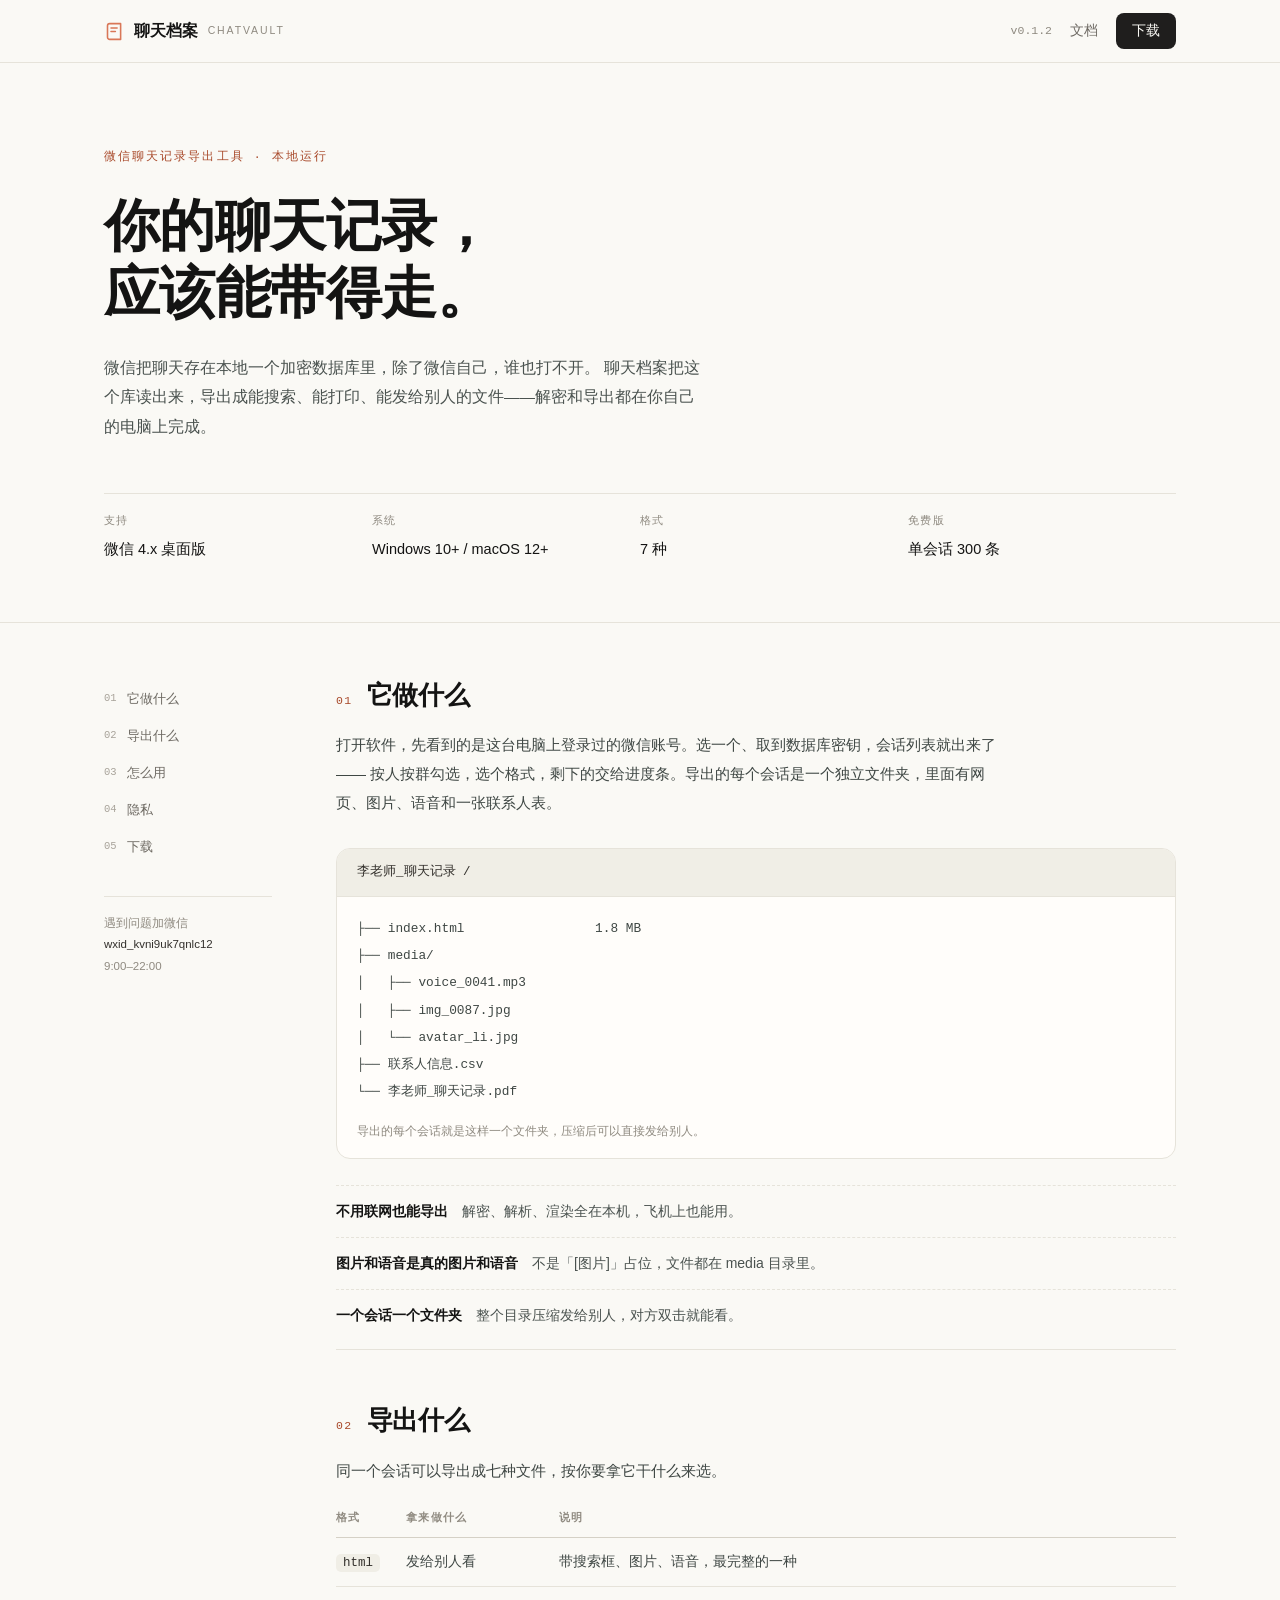
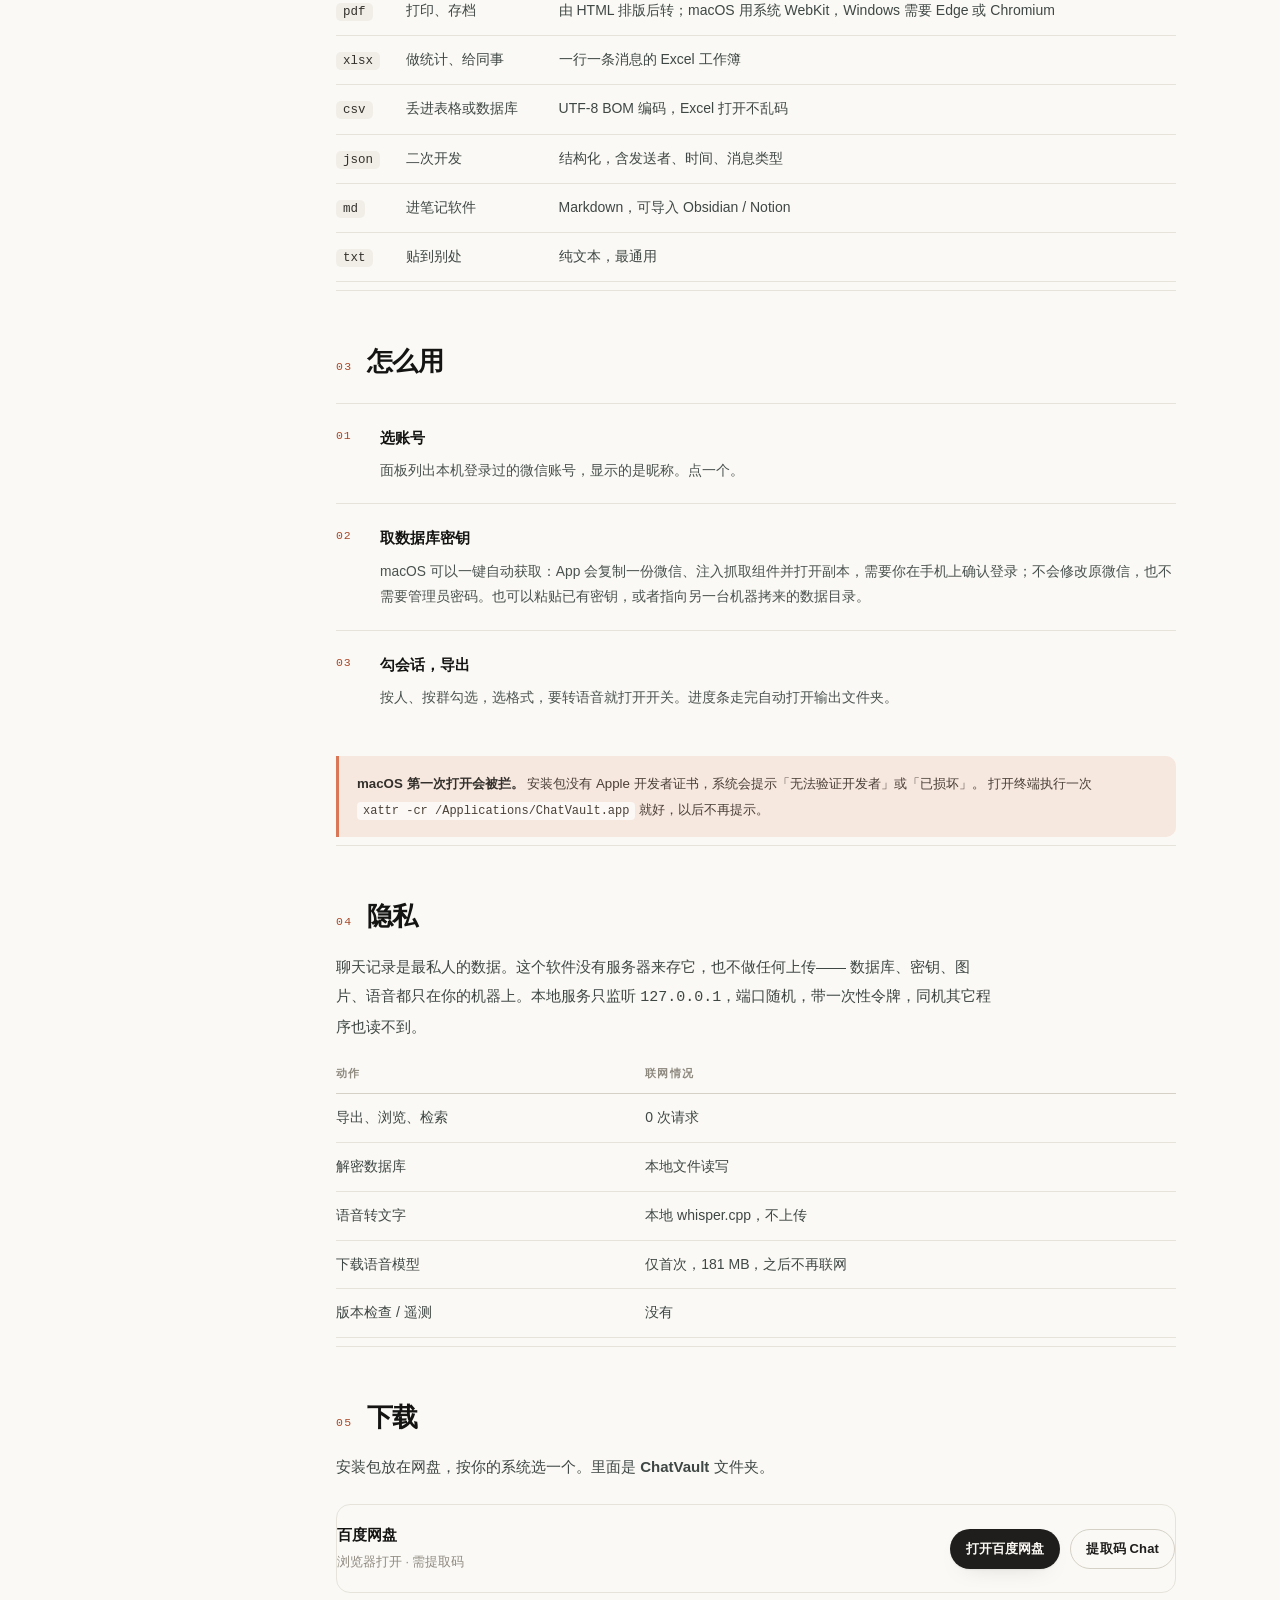
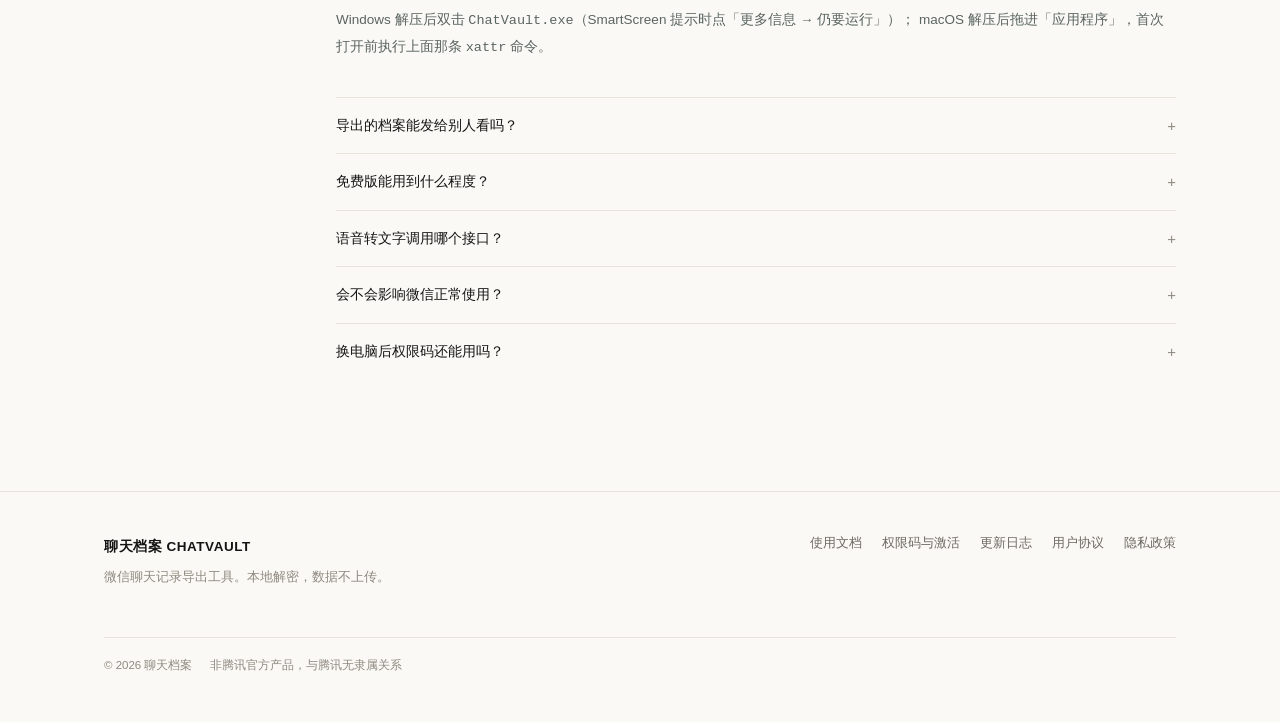
==== commit 2d364255: "更新 ChatVault 官网说明：macOS 抓取流程与 PDF 依赖" ====
--- a/index.html
+++ b/index.html
@@ -23,7 +23,7 @@
       聊天档案 <span>CHATVAULT</span>
     </a>
     <div class="topbar__right">
-      <span class="topbar__ver">v0.1.0</span>
+      <span class="topbar__ver">v0.1.2</span>
       <a class="topbar__link" href="docs.html">文档</a>
       <a class="topbar__btn" href="#c5">下载</a>
     </div>
@@ -101,7 +101,7 @@
         <thead><tr><th>格式</th><th>拿来做什么</th><th>说明</th></tr></thead>
         <tbody>
           <tr><td><code>html</code></td><td>发给别人看</td><td>带搜索框、图片、语音，最完整的一种</td></tr>
-          <tr><td><code>pdf</code></td><td>打印、存档</td><td>由 HTML 排版后转，需要本机装有 Edge</td></tr>
+          <tr><td><code>pdf</code></td><td>打印、存档</td><td>由 HTML 排版后转；macOS 用系统 WebKit，Windows 需要 Edge 或 Chromium</td></tr>
           <tr><td><code>xlsx</code></td><td>做统计、给同事</td><td>一行一条消息的 Excel 工作簿</td></tr>
           <tr><td><code>csv</code></td><td>丢进表格或数据库</td><td>UTF-8 BOM 编码，Excel 打开不乱码</td></tr>
           <tr><td><code>json</code></td><td>二次开发</td><td>结构化，含发送者、时间、消息类型</td></tr>
@@ -121,7 +121,7 @@
         </li>
         <li>
           <b>取数据库密钥</b>
-          <p>macOS 可以一键自动获取，会弹一次管理员密码（微信是 hardened runtime，没有管理员授权附加不进去）。也可以粘贴已有密钥，或者指向另一台机器拷来的数据目录。</p>
+          <p>macOS 可以一键自动获取：App 会复制一份微信、注入抓取组件并打开副本，需要你在手机上确认登录；不会修改原微信，也不需要管理员密码。也可以粘贴已有密钥，或者指向另一台机器拷来的数据目录。</p>
         </li>
         <li>
           <b>勾会话，导出</b>
@@ -184,7 +184,7 @@
         </details>
         <details>
           <summary>免费版能用到什么程度？</summary>
-          <p>每个会话最近 300 条，七种格式都能用，不限时间。语音转文字点了会提示开通会员。</p>
+          <p>每个会话最近 300 条，免费版开放 TXT / CSV；会员解锁七种格式、自定时间范围和语音转文字。</p>
         </details>
         <details>
           <summary>语音转文字调用哪个接口？</summary>
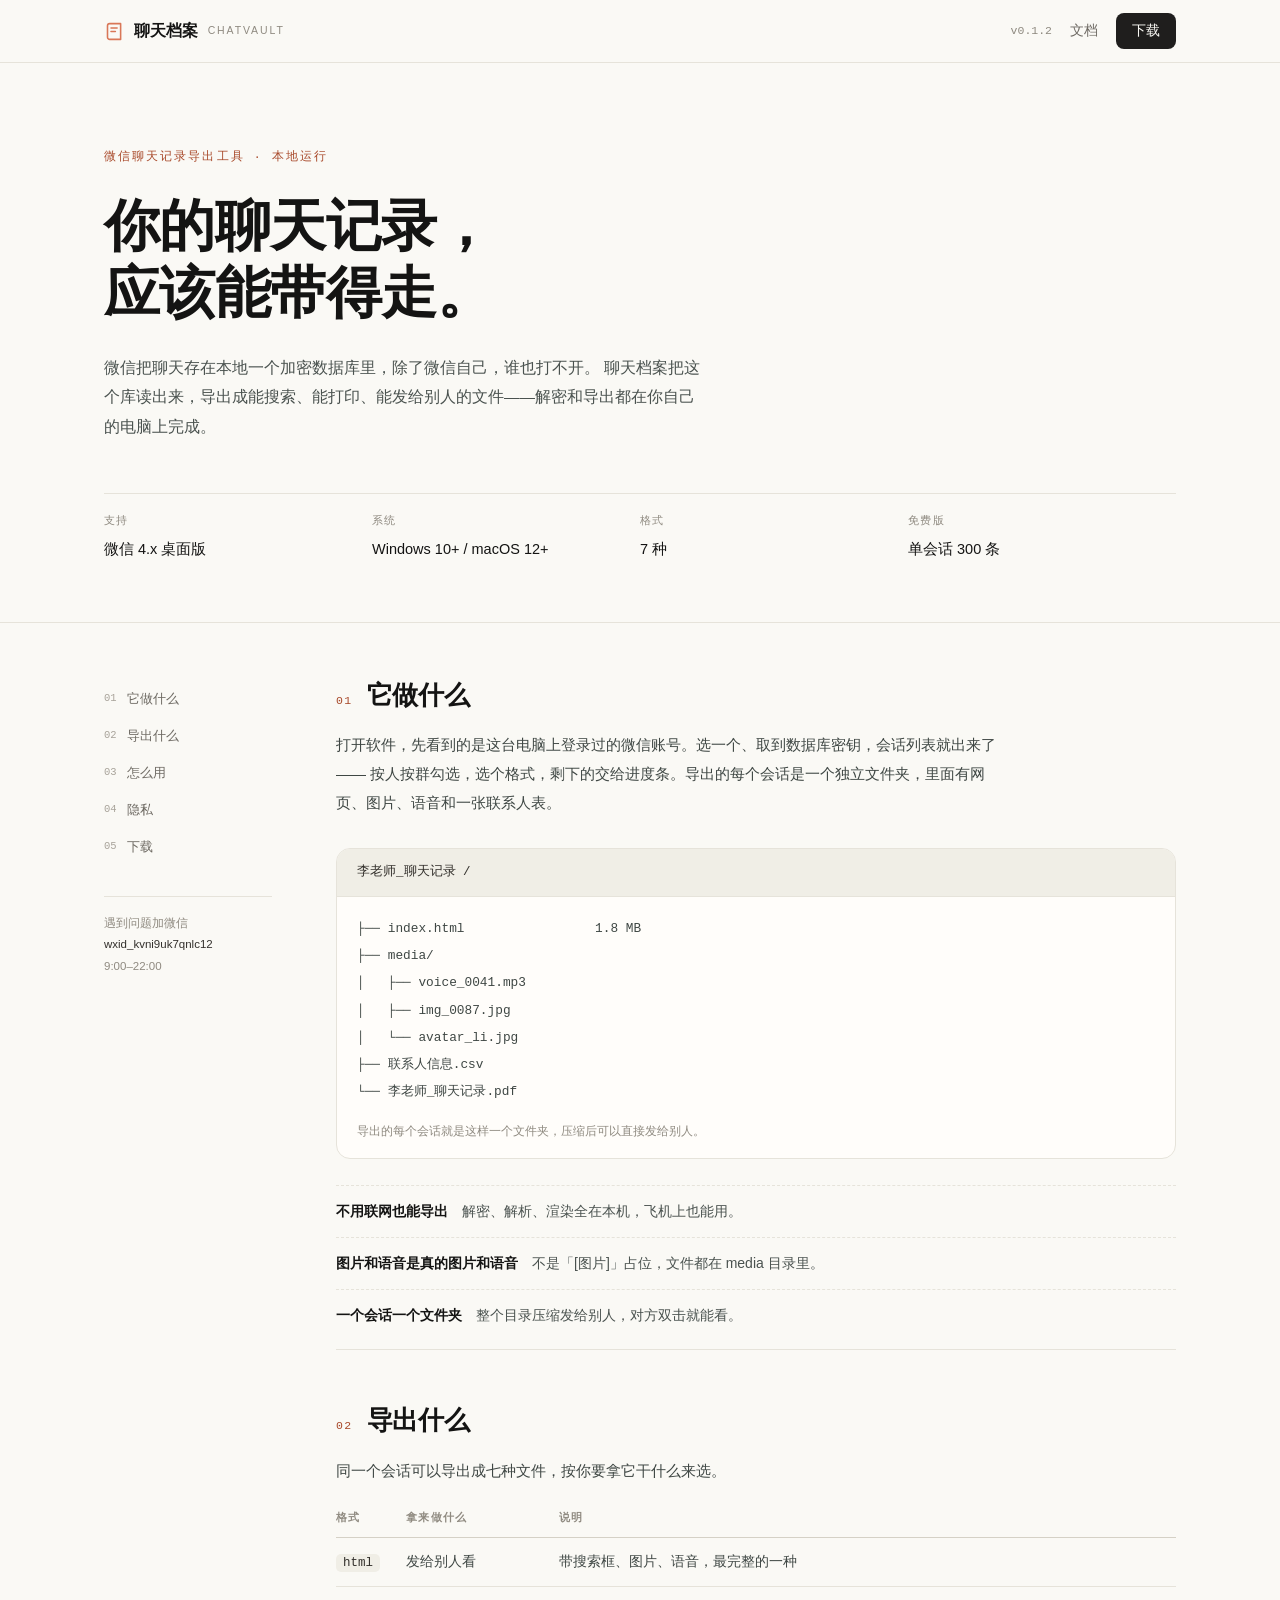
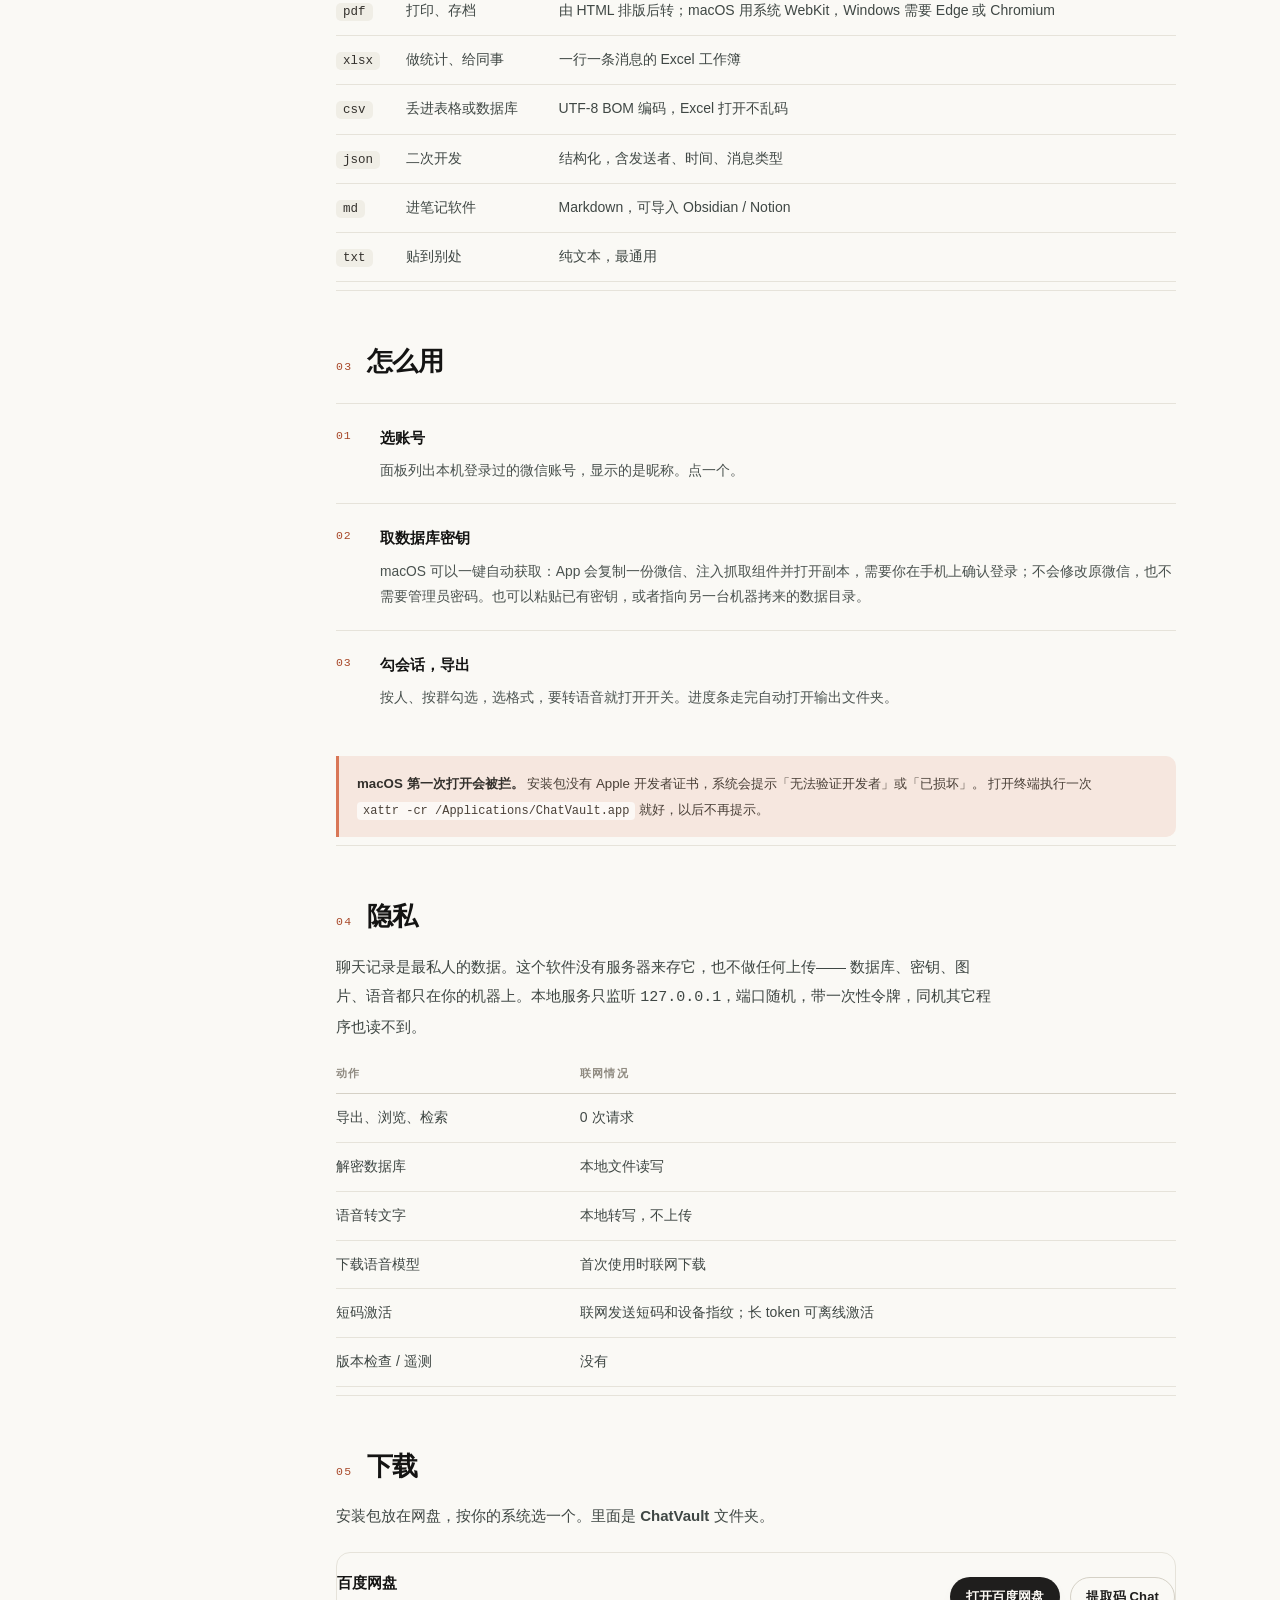
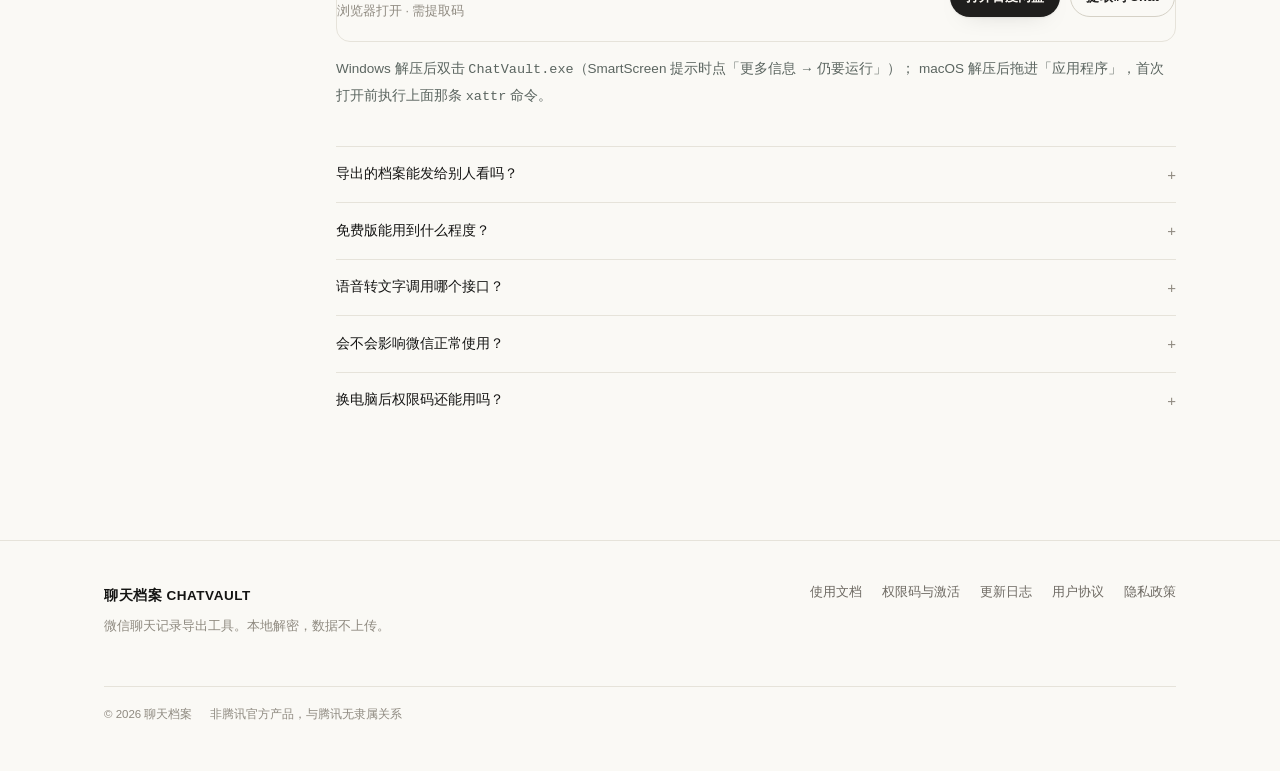
==== commit 62c1f6b0: "docs: 更新会员激活与隐私说明" ====
--- a/index.html
+++ b/index.html
@@ -149,8 +149,9 @@
         <tbody>
           <tr><td>导出、浏览、检索</td><td>0 次请求</td></tr>
           <tr><td>解密数据库</td><td>本地文件读写</td></tr>
-          <tr><td>语音转文字</td><td>本地 whisper.cpp，不上传</td></tr>
-          <tr><td>下载语音模型</td><td>仅首次，181 MB，之后不再联网</td></tr>
+          <tr><td>语音转文字</td><td>本地转写，不上传</td></tr>
+          <tr><td>下载语音模型</td><td>首次使用时联网下载</td></tr>
+          <tr><td>短码激活</td><td>联网发送短码和设备指纹；长 token 可离线激活</td></tr>
           <tr><td>版本检查 / 遥测</td><td>没有</td></tr>
         </tbody>
       </table>
@@ -166,7 +167,7 @@
         <div class="dl__row">
           <div class="dl__plat"><b>百度网盘</b><span>浏览器打开 · 需提取码</span></div>
           <div class="dl__act">
-            <a class="btn btn--primary btn--sm" href="https://pan.baidu.com/s/1KtKhnTzkLjK-eMkXe6HSog?pwd=Chat" target="_blank" rel="noopener">打开百度网盘</a>
+            <a class="btn btn--primary btn--sm" href="https://pan.baidu.com/s/1pxNO_D0u1lvqNRkzTZvEmQ?pwd=Chat" target="_blank" rel="noopener">打开百度网盘</a>
             <button class="btn btn--ghost btn--sm" type="button" id="copyPwd" data-pwd="Chat">提取码 Chat</button>
           </div>
         </div>
@@ -188,7 +189,7 @@
         </details>
         <details>
           <summary>语音转文字调用哪个接口？</summary>
-          <p>不调用接口。内置 whisper.cpp 和 181 MB 的 ggml-small 模型，转写在你自己的电脑上完成。</p>
+          <p>转写不调用在线接口。Windows 使用 whisper.cpp，macOS 使用 SenseVoice；模型首次使用时下载，之后在本机转写。</p>
         </details>
         <details>
           <summary>会不会影响微信正常使用？</summary>
@@ -196,7 +197,7 @@
         </details>
         <details>
           <summary>换电脑后权限码还能用吗？</summary>
-          <p>权限码绑定本机的 IOPlatformUUID，换机会激活失败。加微信 wxid_kvni9uk7qnlc12 说明情况可以补发。</p>
+          <p>权限码绑定设备指纹，换机后请加微信 wxid_kvni9uk7qnlc12 说明情况，咨询换机。</p>
         </details>
       </div>
     </section>
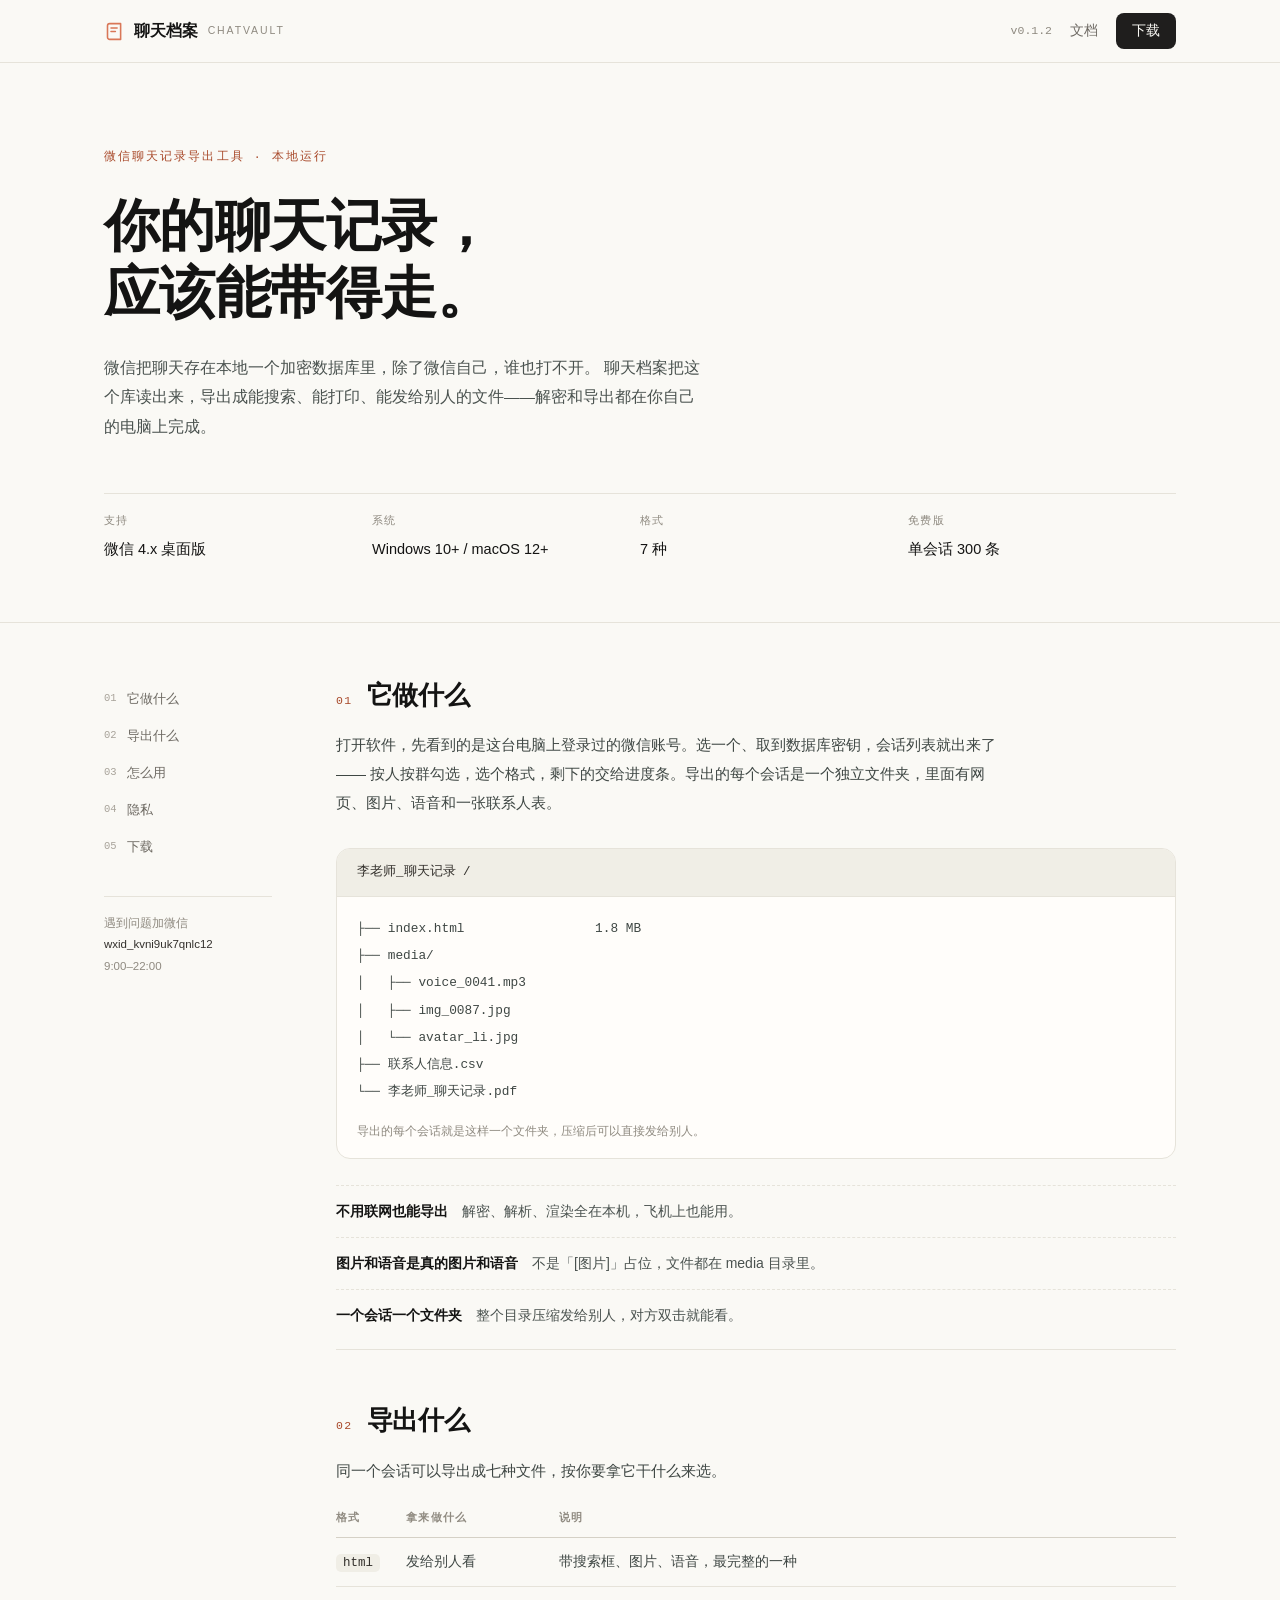
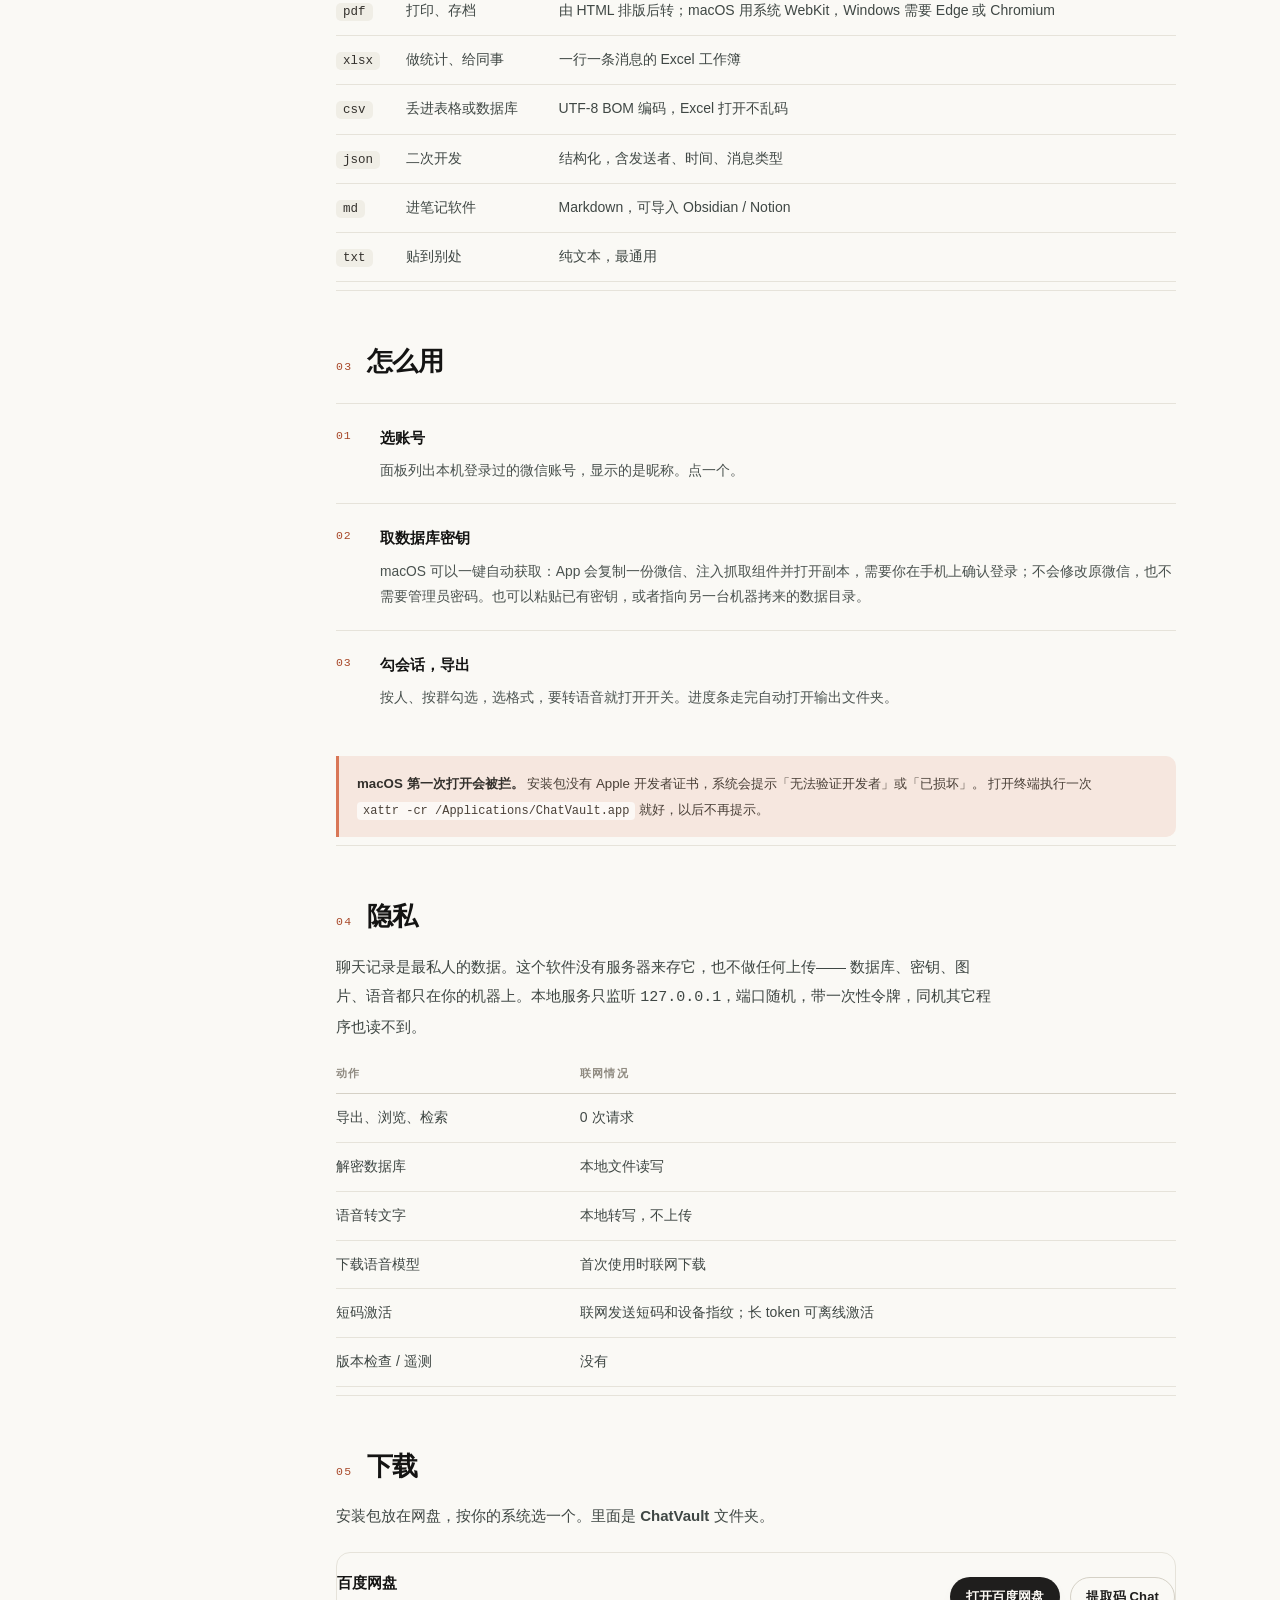
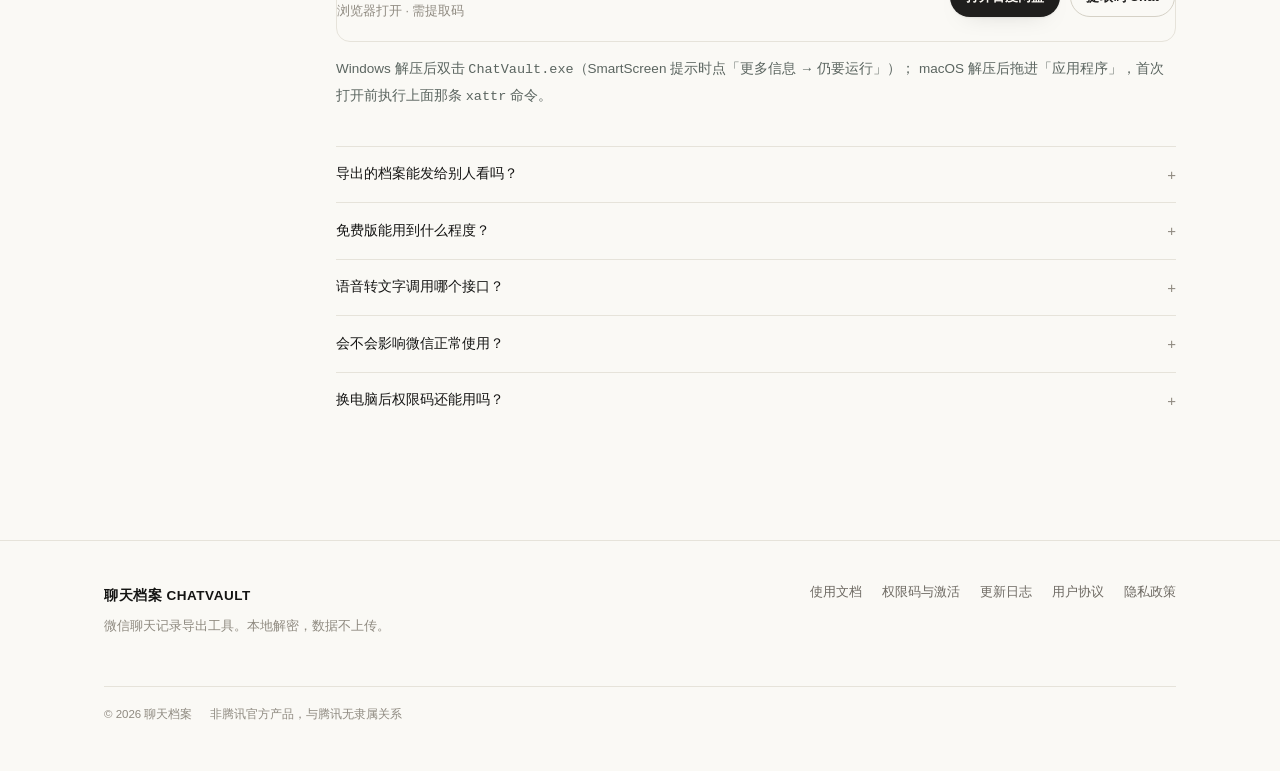
==== commit 3b3eaa31: "fix: 防止首页目录与联系方式重叠" ====
--- a/index.html
+++ b/index.html
@@ -12,7 +12,7 @@
 <link rel="icon" href="assets/favicon.svg" type="image/svg+xml">
 <link rel="preconnect" href="https://miaoda.feishu.cn" crossorigin>
 <link rel="stylesheet" href="https://miaoda.feishu.cn/fonts/css2?family=Noto+Serif+SC:wght@600;700&family=Noto+Sans+SC:wght@300;400;500;600&display=swap">
-<link rel="stylesheet" href="assets/style.css">
+<link rel="stylesheet" href="assets/style.css?v=20261108-1">
 </head>
 <body class="dossier">
 
@@ -53,14 +53,16 @@
 <!-- ============ 正文双栏 ============ -->
 <div class="layout">
   <aside class="rail">
-    <nav class="rail__nav" aria-label="目录">
-      <a href="#c1"><i>01</i>它做什么</a>
-      <a href="#c2"><i>02</i>导出什么</a>
-      <a href="#c3"><i>03</i>怎么用</a>
-      <a href="#c4"><i>04</i>隐私</a>
-      <a href="#c5"><i>05</i>下载</a>
-    </nav>
-    <p class="rail__note">遇到问题加微信<br><b>wxid_kvni9uk7qnlc12</b><br>9:00–22:00</p>
+    <div class="rail__sticky">
+      <nav class="rail__nav" aria-label="目录">
+        <a href="#c1"><i>01</i>它做什么</a>
+        <a href="#c2"><i>02</i>导出什么</a>
+        <a href="#c3"><i>03</i>怎么用</a>
+        <a href="#c4"><i>04</i>隐私</a>
+        <a href="#c5"><i>05</i>下载</a>
+      </nav>
+      <p class="rail__note">遇到问题加微信<br><b>wxid_kvni9uk7qnlc12</b><br>9:00–22:00</p>
+    </div>
   </aside>
 
   <div class="body">
--- a/assets/style.css
+++ b/assets/style.css
@@ -1054,7 +1054,8 @@
   display: grid; grid-template-columns: 168px minmax(0, 1fr); gap: 64px;
 }
 .dossier .rail { padding-top: 58px; }
-.dossier .rail__nav { position: sticky; top: 92px; display: flex; flex-direction: column; }
+.dossier .rail__sticky { position: sticky; top: 92px; }
+.dossier .rail__nav { display: flex; flex-direction: column; }
 .dossier .rail__nav a {
   display: flex; gap: 10px; padding: 7px 0; font-size: 13px; color: #6e6a63;
   border-bottom: 1px solid transparent; transition: color .16s;
@@ -1214,7 +1215,8 @@
   .dossier .topbar__ver { display: none; }
   .dossier .chapter__lede, .dossier .chapter__note, .dossier .cover__sub { max-width: 100%; }
   .dossier .rail { padding-top: 0; border-bottom: 1px solid var(--line); }
-  .dossier .rail__nav { position: static; flex-direction: row; flex-wrap: wrap; gap: 0 18px; padding: 16px 0; }
+  .dossier .rail__sticky { position: static; }
+  .dossier .rail__nav { flex-direction: row; flex-wrap: wrap; gap: 0 18px; padding: 16px 0; }
   .dossier .rail__nav a { border: 0; padding: 4px 0; }
   .dossier .rail__note { display: none; }
   .dossier .cover__spec { grid-template-columns: repeat(2, minmax(0, 1fr)); row-gap: 22px; }
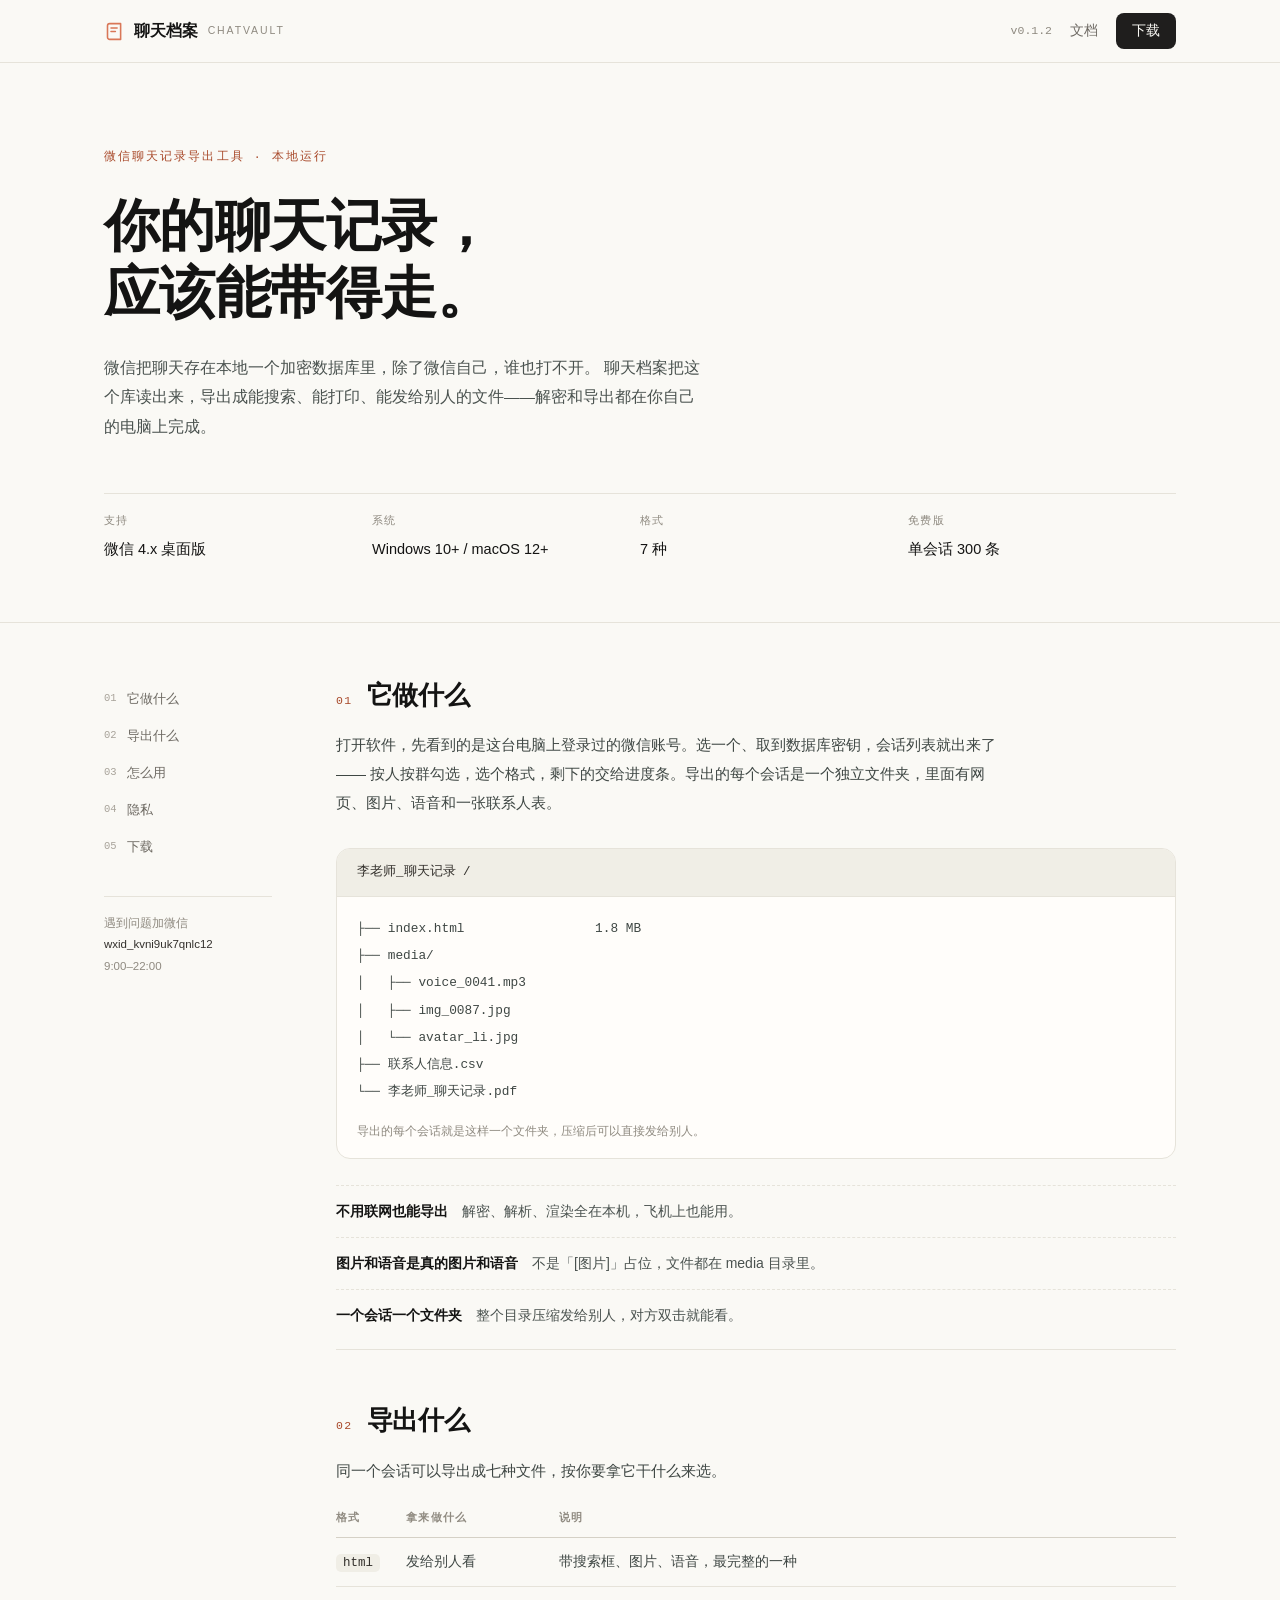
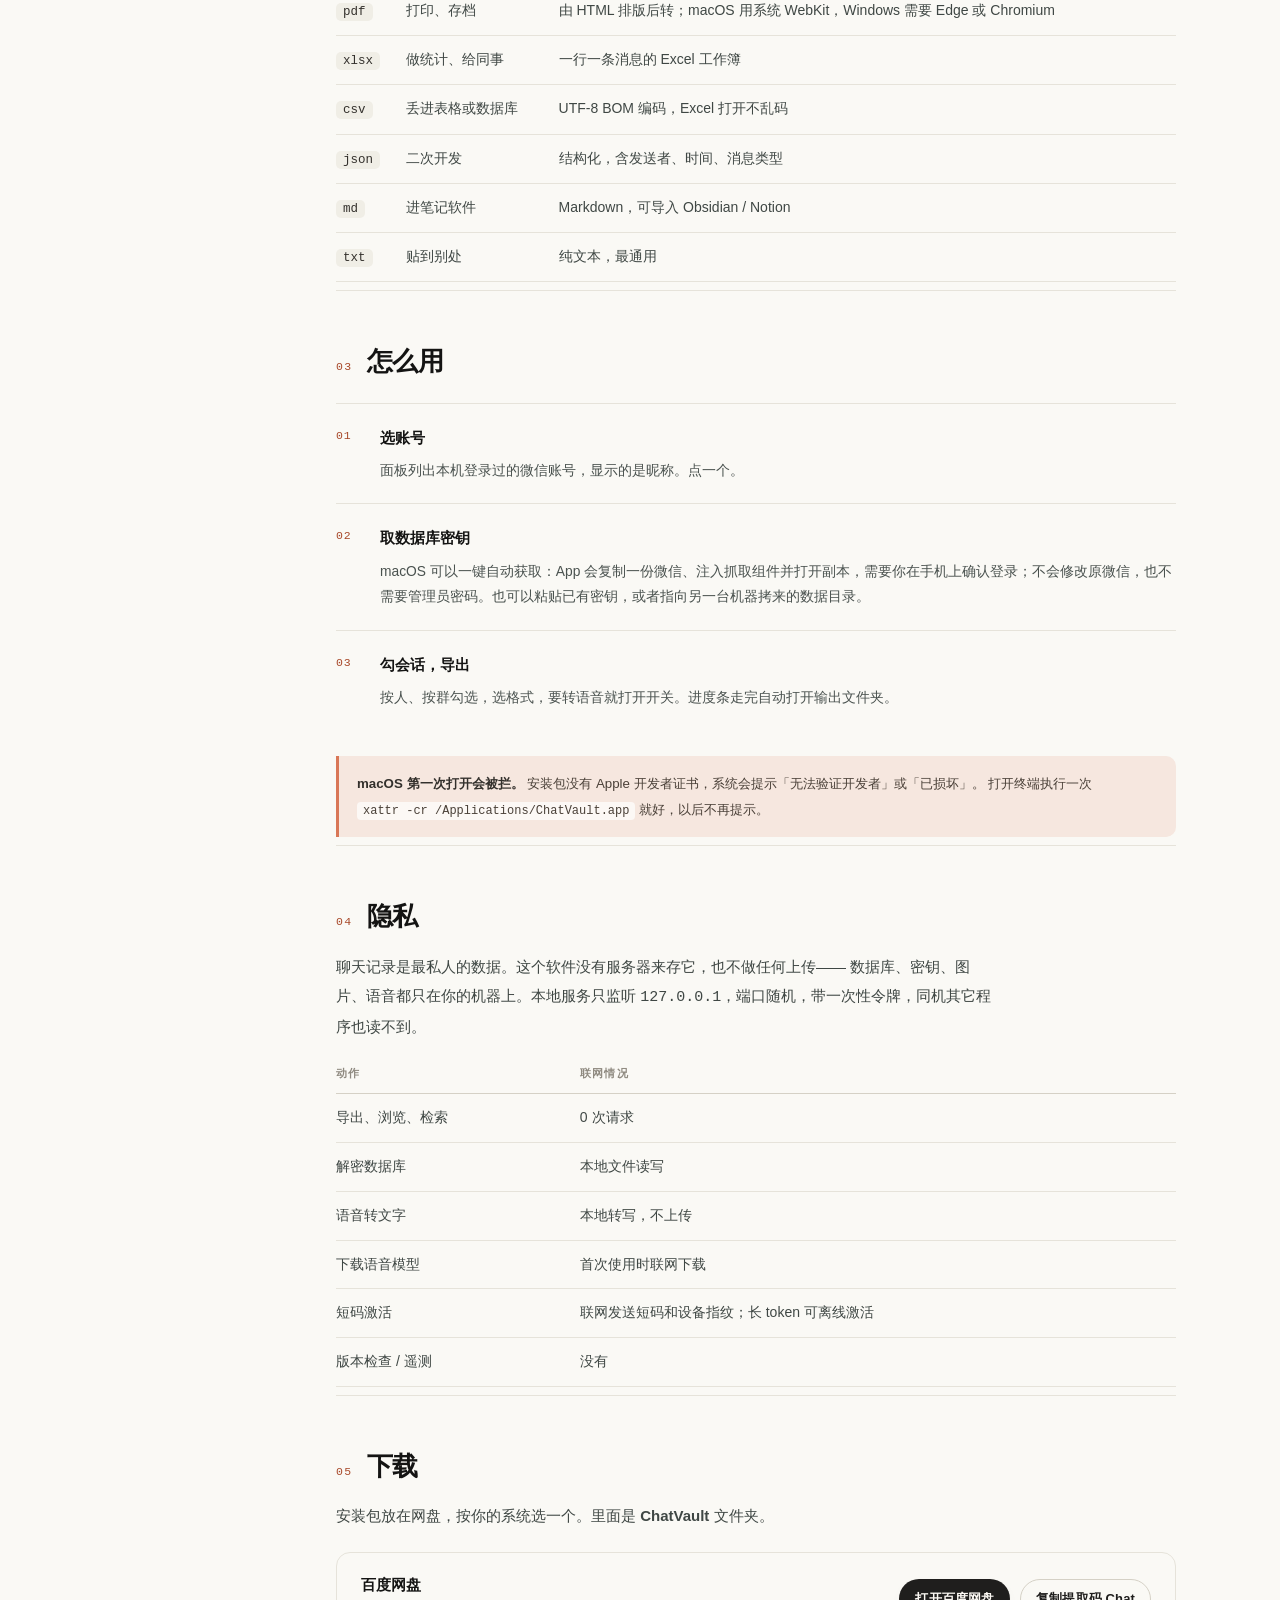
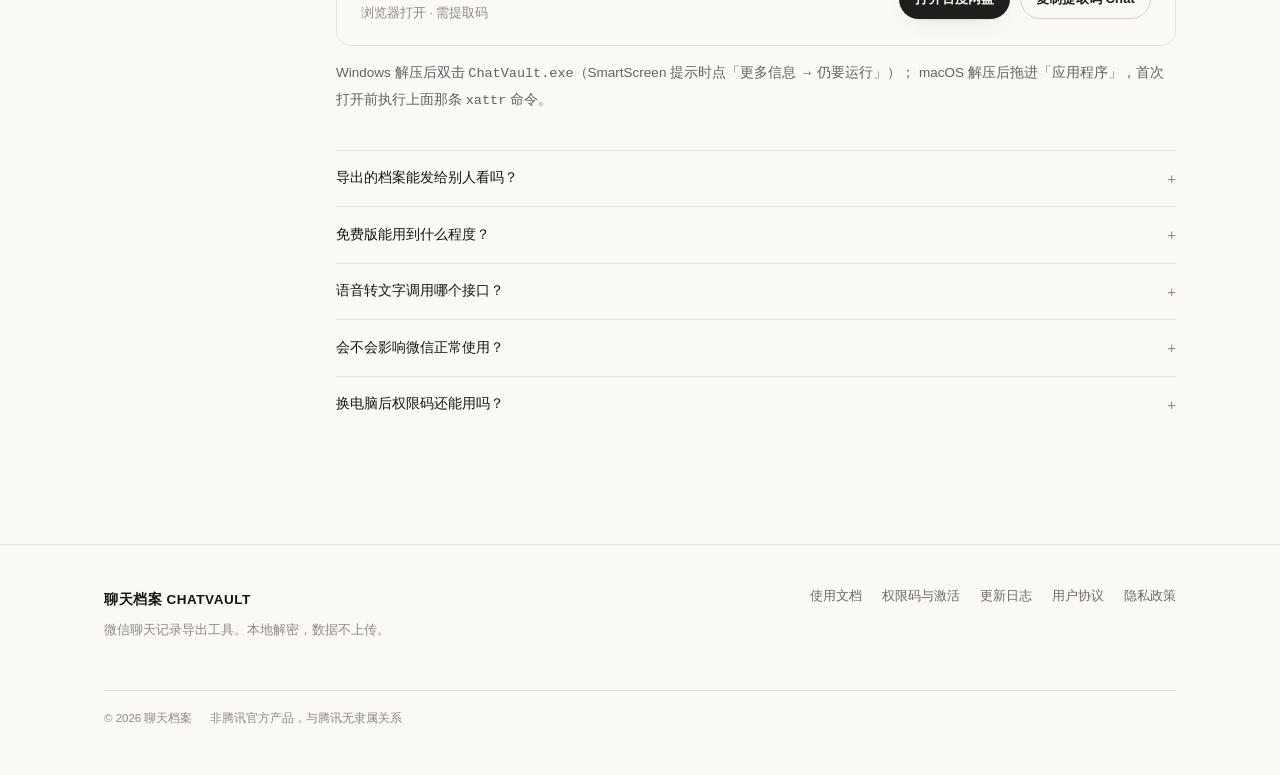
==== commit c8623c97: "fix: 调整网盘下载卡片排版" ====
--- a/index.html
+++ b/index.html
@@ -12,7 +12,7 @@
 <link rel="icon" href="assets/favicon.svg" type="image/svg+xml">
 <link rel="preconnect" href="https://miaoda.feishu.cn" crossorigin>
 <link rel="stylesheet" href="https://miaoda.feishu.cn/fonts/css2?family=Noto+Serif+SC:wght@600;700&family=Noto+Sans+SC:wght@300;400;500;600&display=swap">
-<link rel="stylesheet" href="assets/style.css?v=20261108-1">
+<link rel="stylesheet" href="assets/style.css?v=20261108-2">
 </head>
 <body class="dossier">
 
@@ -170,7 +170,7 @@
           <div class="dl__plat"><b>百度网盘</b><span>浏览器打开 · 需提取码</span></div>
           <div class="dl__act">
             <a class="btn btn--primary btn--sm" href="https://pan.baidu.com/s/1pxNO_D0u1lvqNRkzTZvEmQ?pwd=Chat" target="_blank" rel="noopener">打开百度网盘</a>
-            <button class="btn btn--ghost btn--sm" type="button" id="copyPwd" data-pwd="Chat">提取码 Chat</button>
+            <button class="btn btn--ghost btn--sm" type="button" id="copyPwd" data-pwd="Chat">复制提取码 Chat</button>
           </div>
         </div>
       </div>
--- a/assets/style.css
+++ b/assets/style.css
@@ -1173,11 +1173,11 @@
 .dossier .dl { margin: 22px 0 0; }
 .dossier .dl__row {
   display: flex; align-items: center; justify-content: space-between; gap: 18px;
-  padding: 18px 0; border-top: 1px solid var(--line);
+  padding-block: 20px; padding-inline: 24px;
 }
 .dossier .dl__plat b { display: block; font-size: 14.5px; color: var(--ink); }
 .dossier .dl__plat span { font-size: 12.5px; color: #8f8a80; }
-.dossier .dl__act { display: flex; gap: 10px; }
+.dossier .dl__act { display: flex; flex-wrap: wrap; gap: 10px; }
 .dossier .btn--sm { padding: 8px 15px; font-size: 13px; }
 
 /* 问答 */
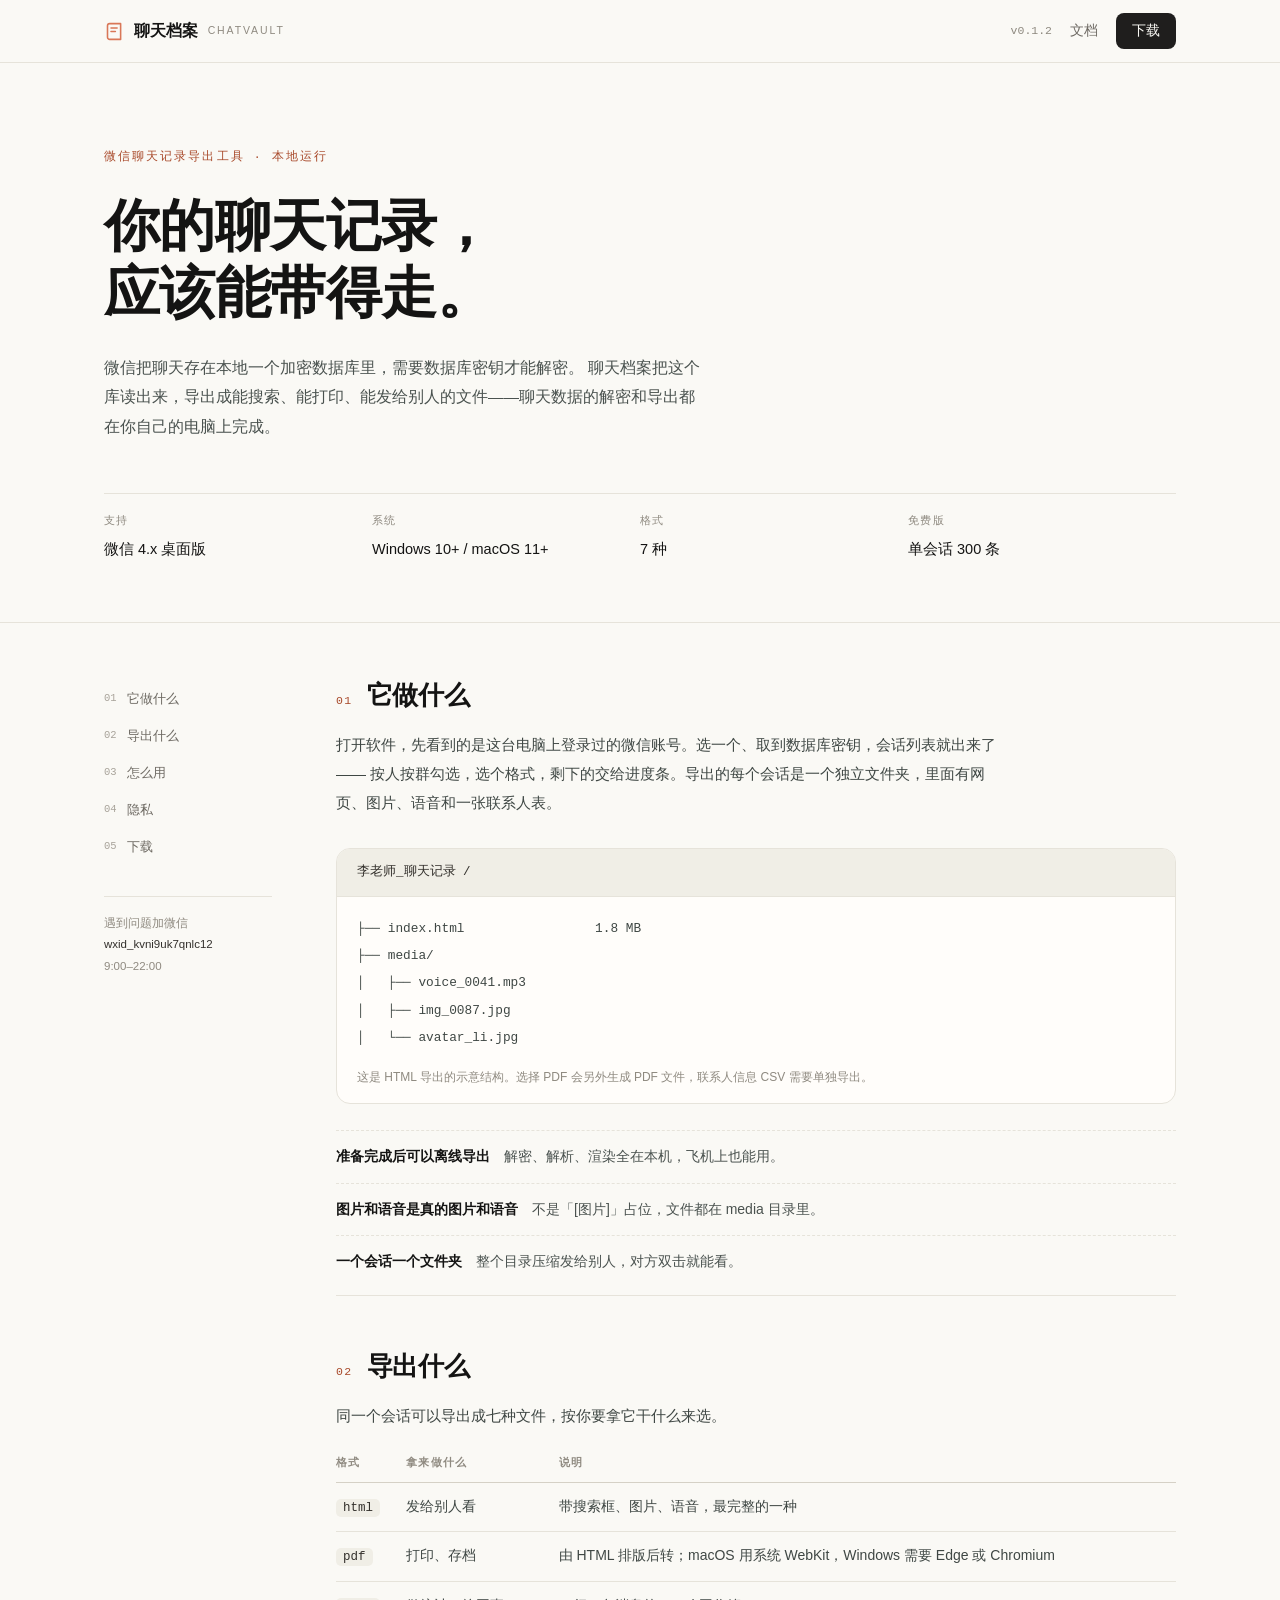
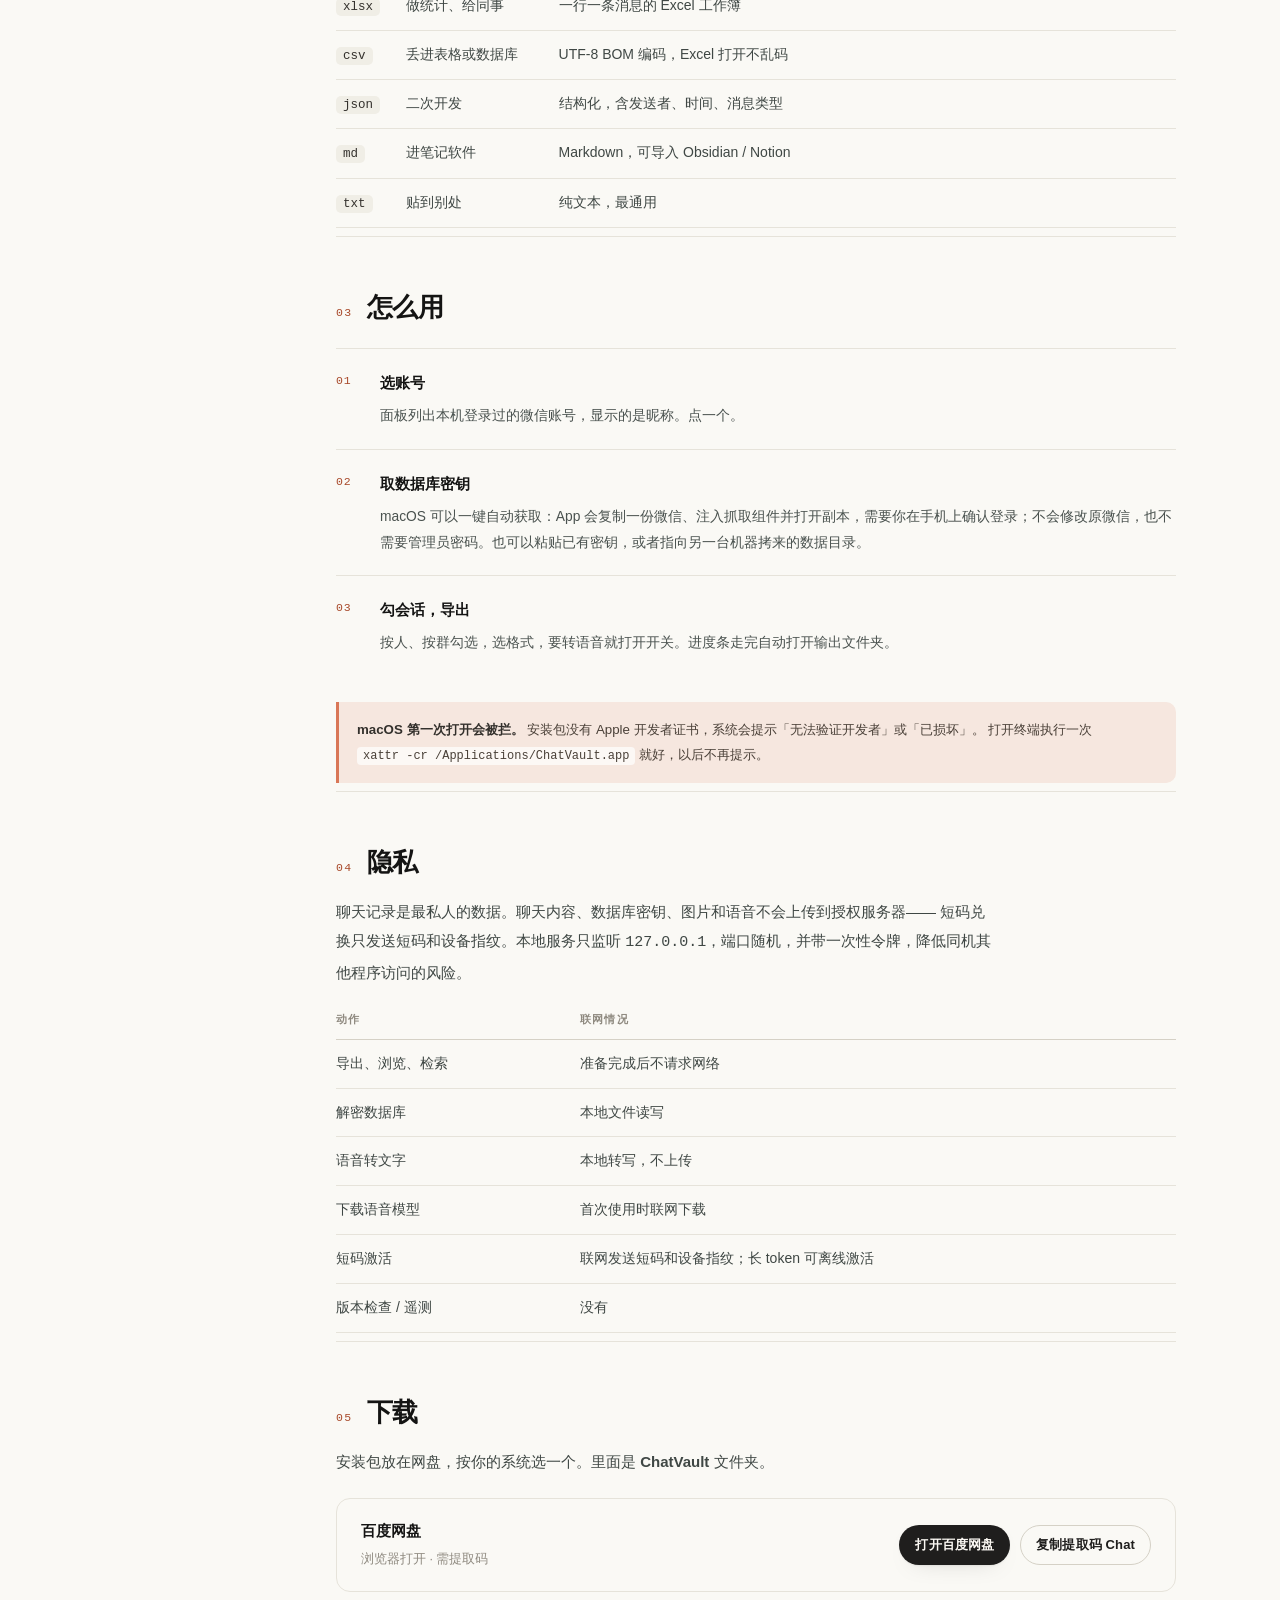
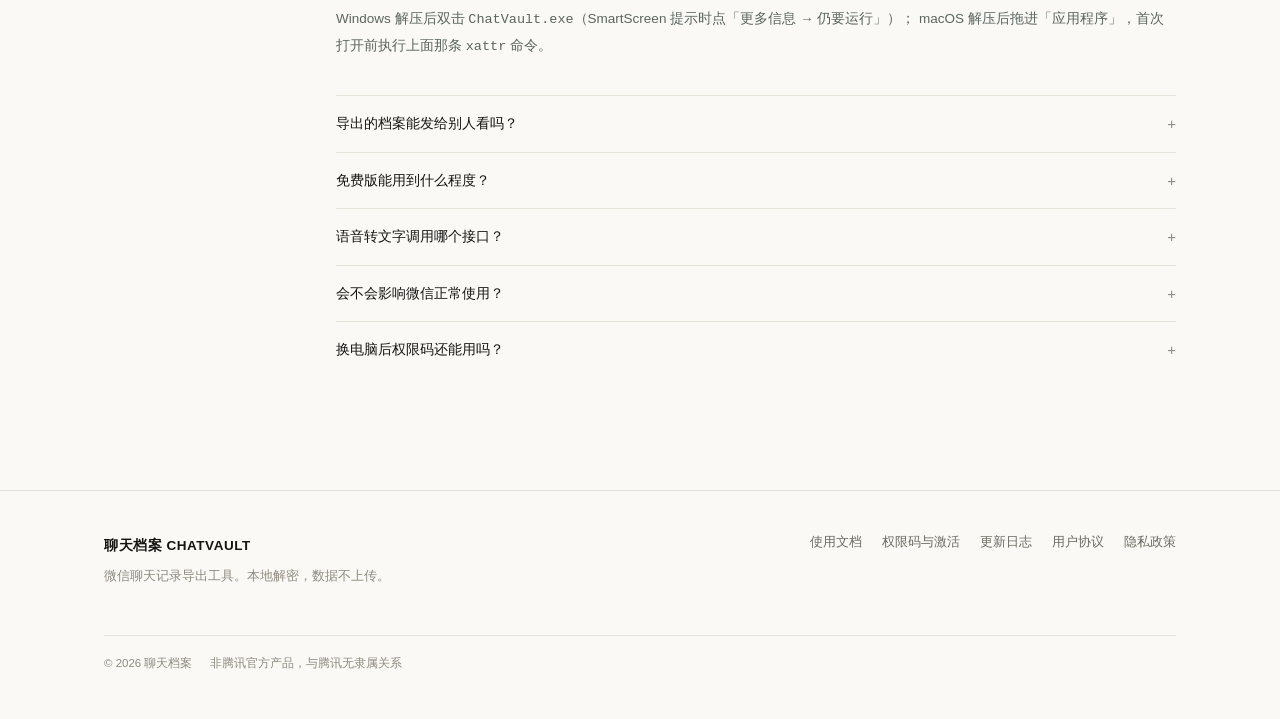
==== commit 5a475c3b: "docs: 统一新版授权与产品说明" ====
--- a/index.html
+++ b/index.html
@@ -38,12 +38,12 @@
     <p class="cover__kicker">微信聊天记录导出工具 · 本地运行</p>
     <h1 class="cover__title">你的聊天记录，<br>应该能带得走。</h1>
     <p class="cover__sub">
-      微信把聊天存在本地一个加密数据库里，除了微信自己，谁也打不开。
-      聊天档案把这个库读出来，导出成能搜索、能打印、能发给别人的文件——解密和导出都在你自己的电脑上完成。
+      微信把聊天存在本地一个加密数据库里，需要数据库密钥才能解密。
+      聊天档案把这个库读出来，导出成能搜索、能打印、能发给别人的文件——聊天数据的解密和导出都在你自己的电脑上完成。
     </p>
     <dl class="cover__spec">
       <div><dt>支持</dt><dd>微信 4.x 桌面版</dd></div>
-      <div><dt>系统</dt><dd>Windows 10+ / macOS 12+</dd></div>
+      <div><dt>系统</dt><dd>Windows 10+ / macOS 11+</dd></div>
       <div><dt>格式</dt><dd>7 种</dd></div>
       <div><dt>免费版</dt><dd>单会话 300 条</dd></div>
     </dl>
@@ -81,14 +81,12 @@
 ├── media/
 │   ├── voice_0041.mp3
 │   ├── img_0087.jpg
-│   └── avatar_li.jpg
-├── 联系人信息.csv
-└── 李老师_聊天记录.pdf</code></pre>
-        <p class="tree__cap">导出的每个会话就是这样一个文件夹，压缩后可以直接发给别人。</p>
+│   └── avatar_li.jpg</code></pre>
+        <p class="tree__cap">这是 HTML 导出的示意结构。选择 PDF 会另外生成 PDF 文件，联系人信息 CSV 需要单独导出。</p>
       </div>
 
       <ul class="points">
-        <li><b>不用联网也能导出</b>　解密、解析、渲染全在本机，飞机上也能用。</li>
+        <li><b>准备完成后可以离线导出</b>　解密、解析、渲染全在本机，飞机上也能用。</li>
         <li><b>图片和语音是真的图片和语音</b>　不是「[图片]」占位，文件都在 media 目录里。</li>
         <li><b>一个会话一个文件夹</b>　整个目录压缩发给别人，对方双击就能看。</li>
       </ul>
@@ -142,14 +140,14 @@
     <section class="chapter" id="c4">
       <header class="chapter__head"><span>04</span><h2>隐私</h2></header>
       <p class="chapter__lede">
-        聊天记录是最私人的数据。这个软件没有服务器来存它，也不做任何上传——
-        数据库、密钥、图片、语音都只在你的机器上。本地服务只监听 <code>127.0.0.1</code>，端口随机，带一次性令牌，同机其它程序也读不到。
+        聊天记录是最私人的数据。聊天内容、数据库密钥、图片和语音不会上传到授权服务器——
+        短码兑换只发送短码和设备指纹。本地服务只监听 <code>127.0.0.1</code>，端口随机，并带一次性令牌，降低同机其他程序访问的风险。
       </p>
 
       <table class="spec">
         <thead><tr><th>动作</th><th>联网情况</th></tr></thead>
         <tbody>
-          <tr><td>导出、浏览、检索</td><td>0 次请求</td></tr>
+          <tr><td>导出、浏览、检索</td><td>准备完成后不请求网络</td></tr>
           <tr><td>解密数据库</td><td>本地文件读写</td></tr>
           <tr><td>语音转文字</td><td>本地转写，不上传</td></tr>
           <tr><td>下载语音模型</td><td>首次使用时联网下载</td></tr>
@@ -187,7 +185,7 @@
         </details>
         <details>
           <summary>免费版能用到什么程度？</summary>
-          <p>每个会话最近 300 条，免费版开放 TXT / CSV；会员解锁七种格式、自定时间范围和语音转文字。</p>
+          <p>每个会话最近 300 条，免费版开放 TXT / CSV；会员解锁七种格式和语音转文字。时间范围筛选当前版本可用。</p>
         </details>
         <details>
           <summary>语音转文字调用哪个接口？</summary>
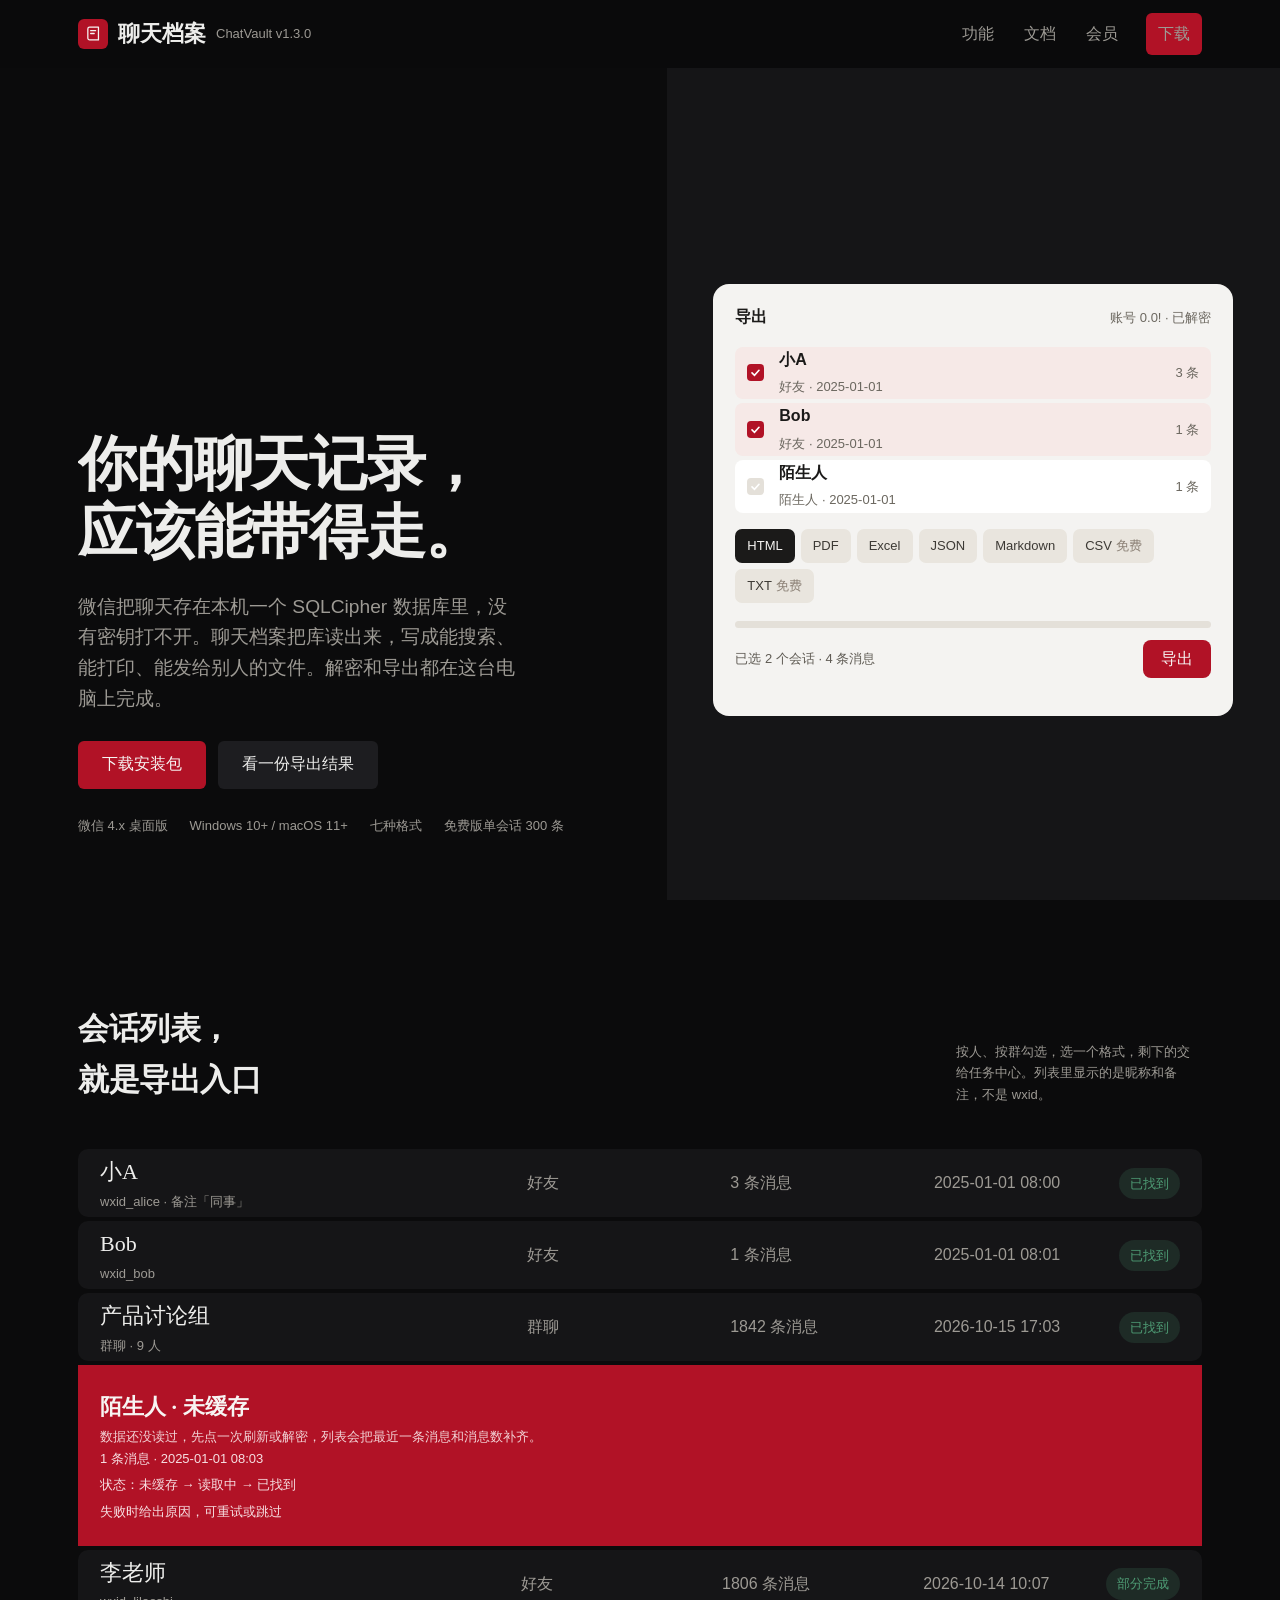
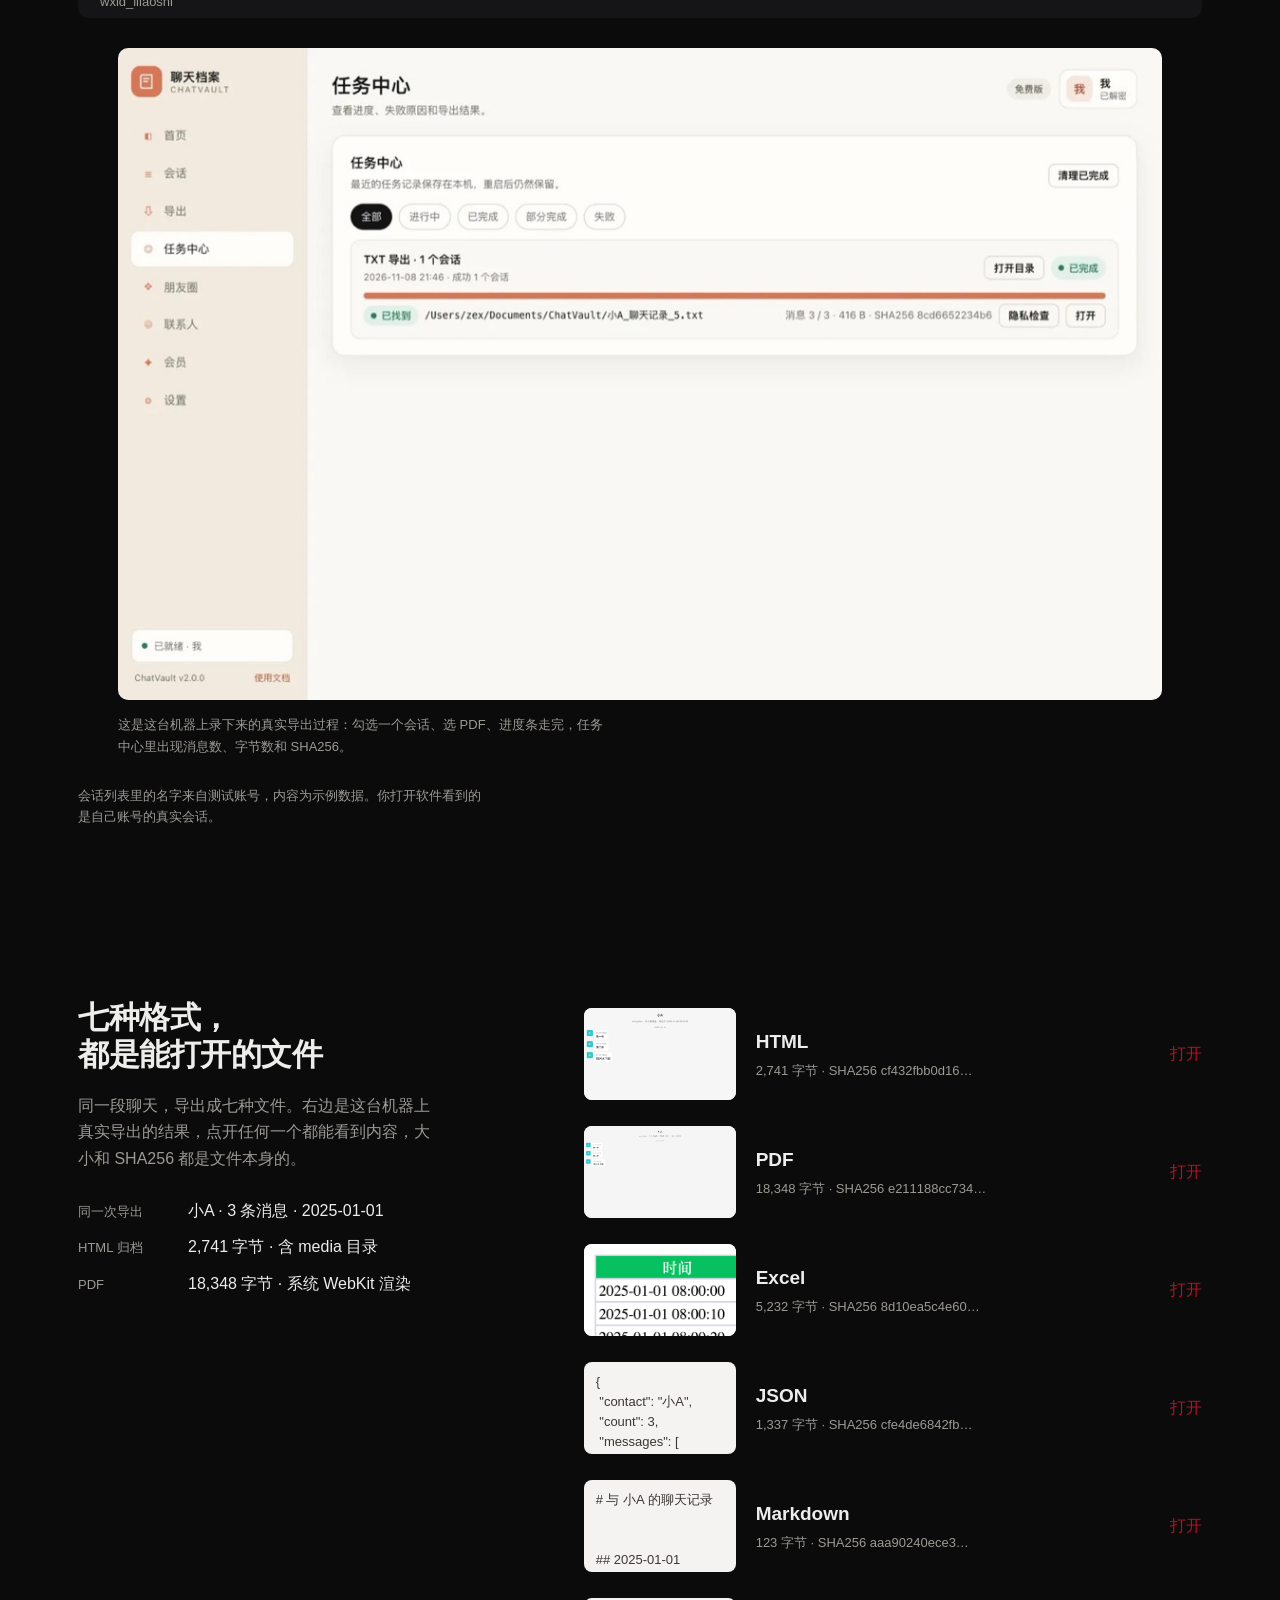
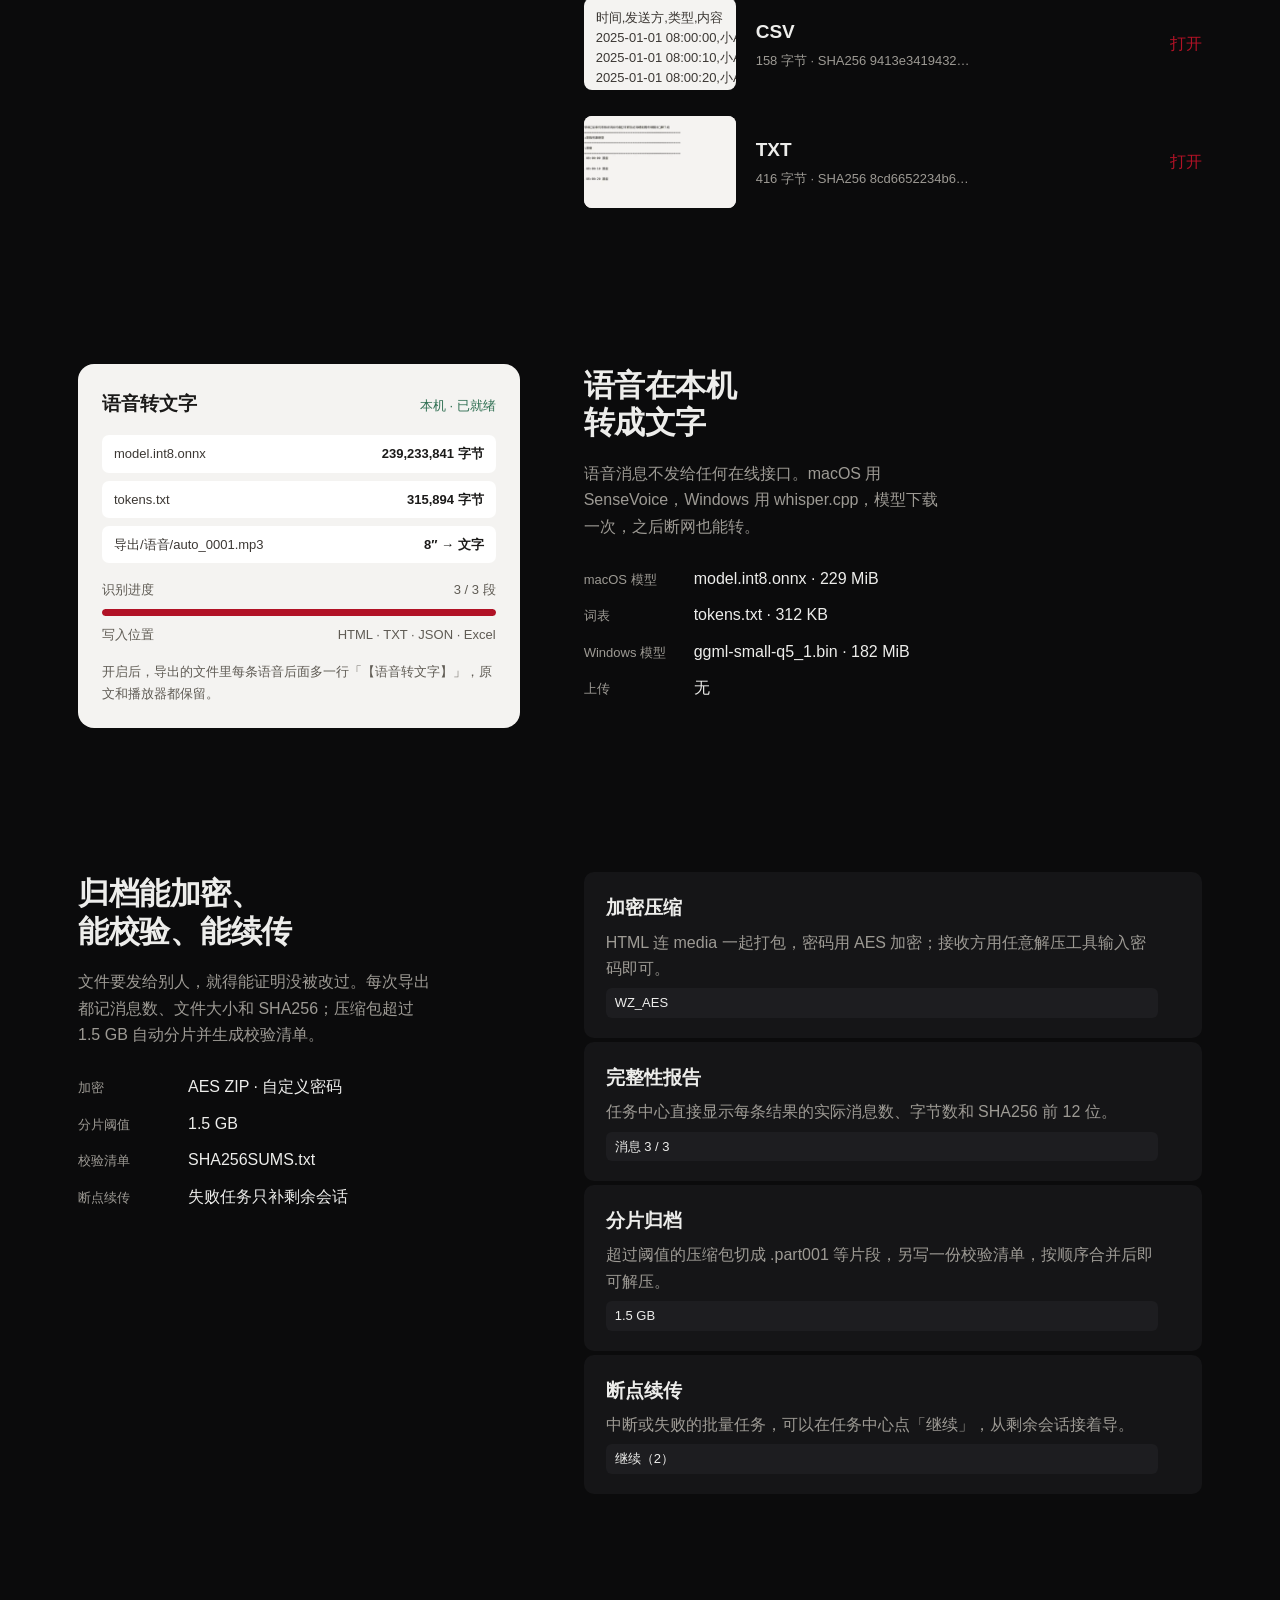
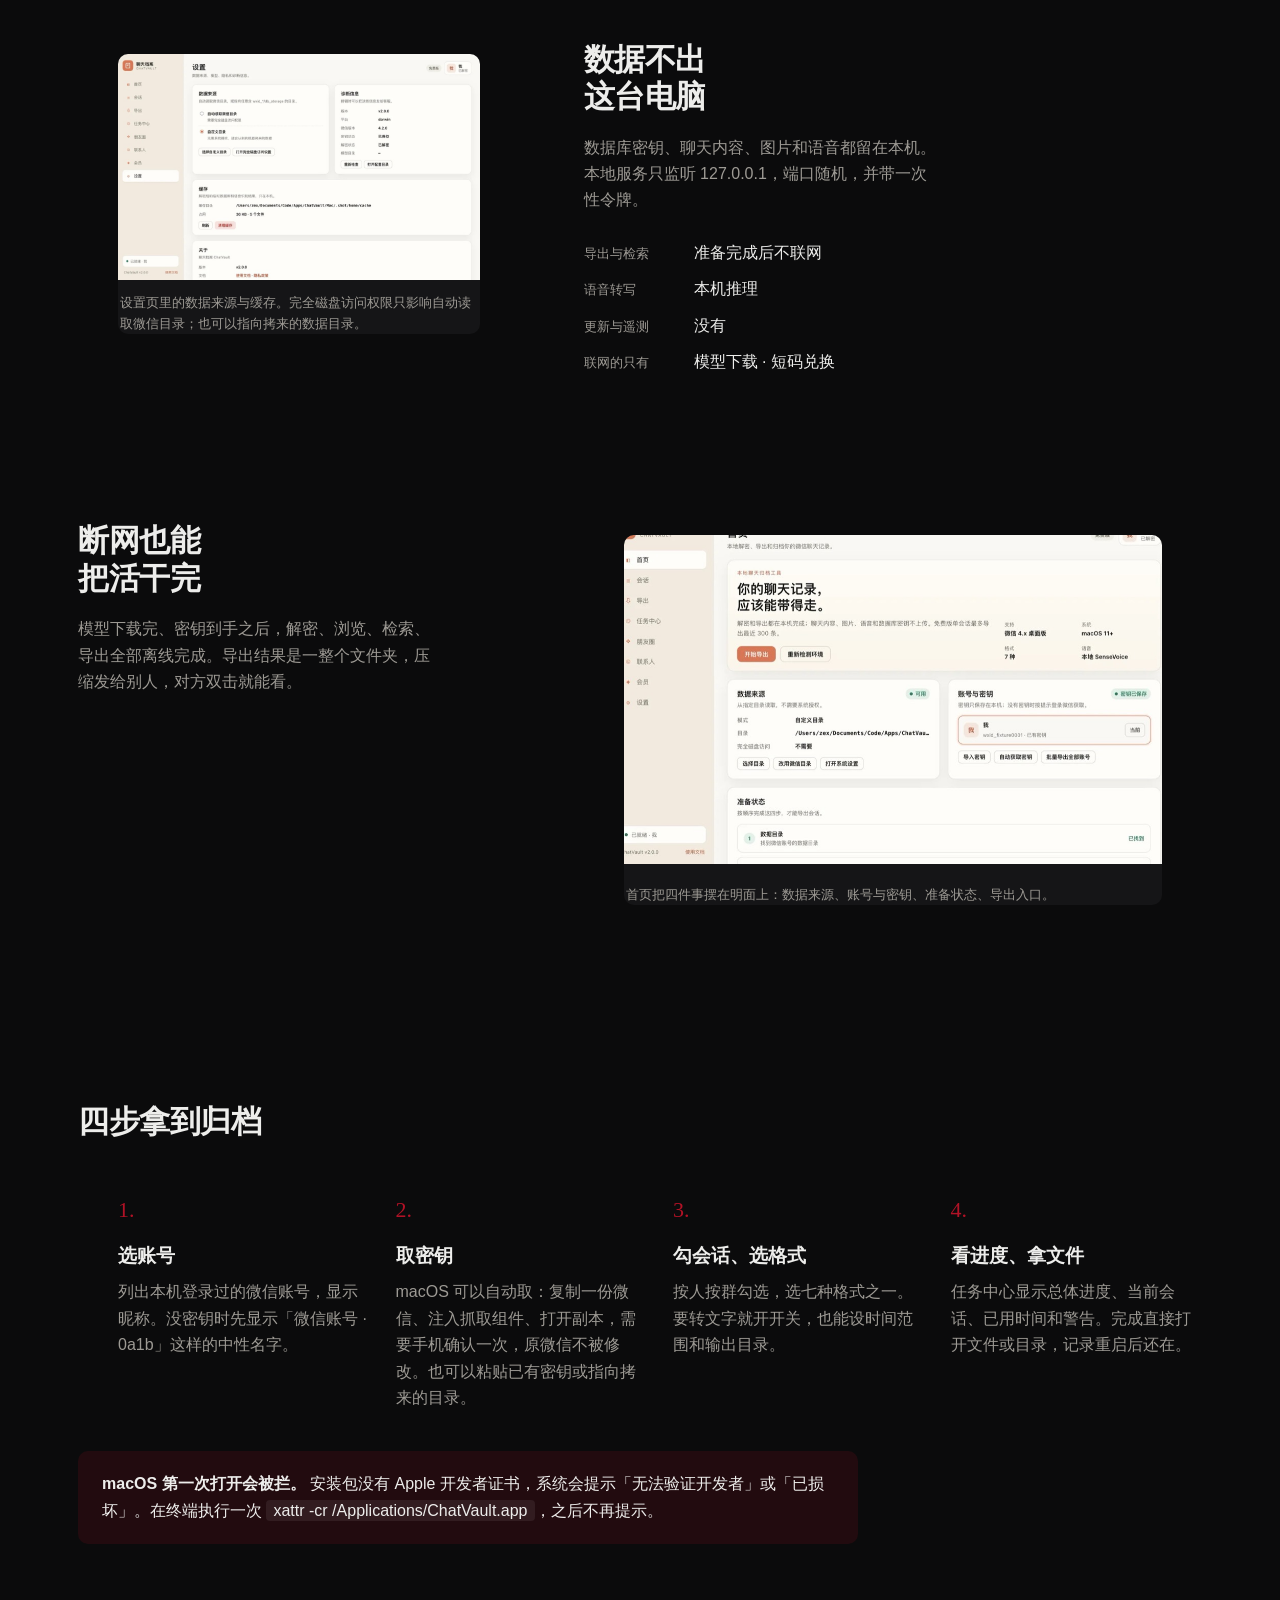
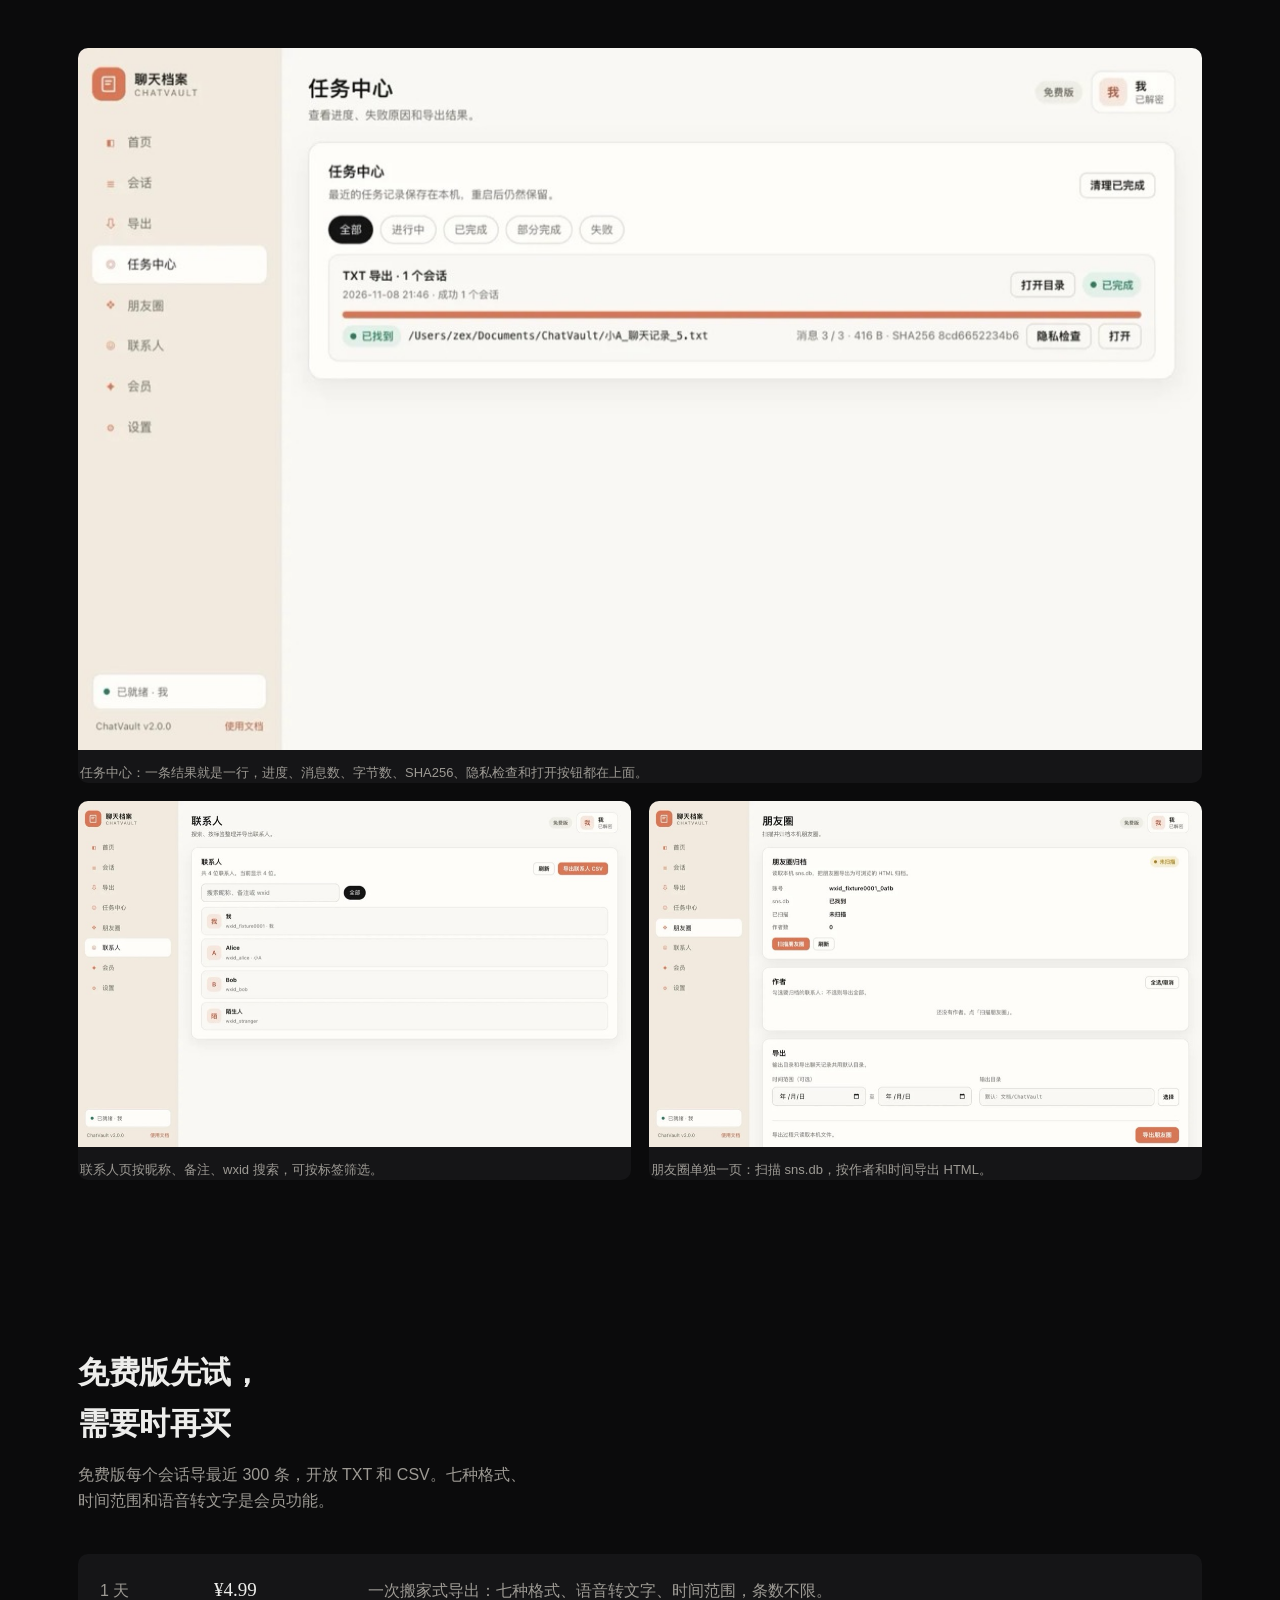
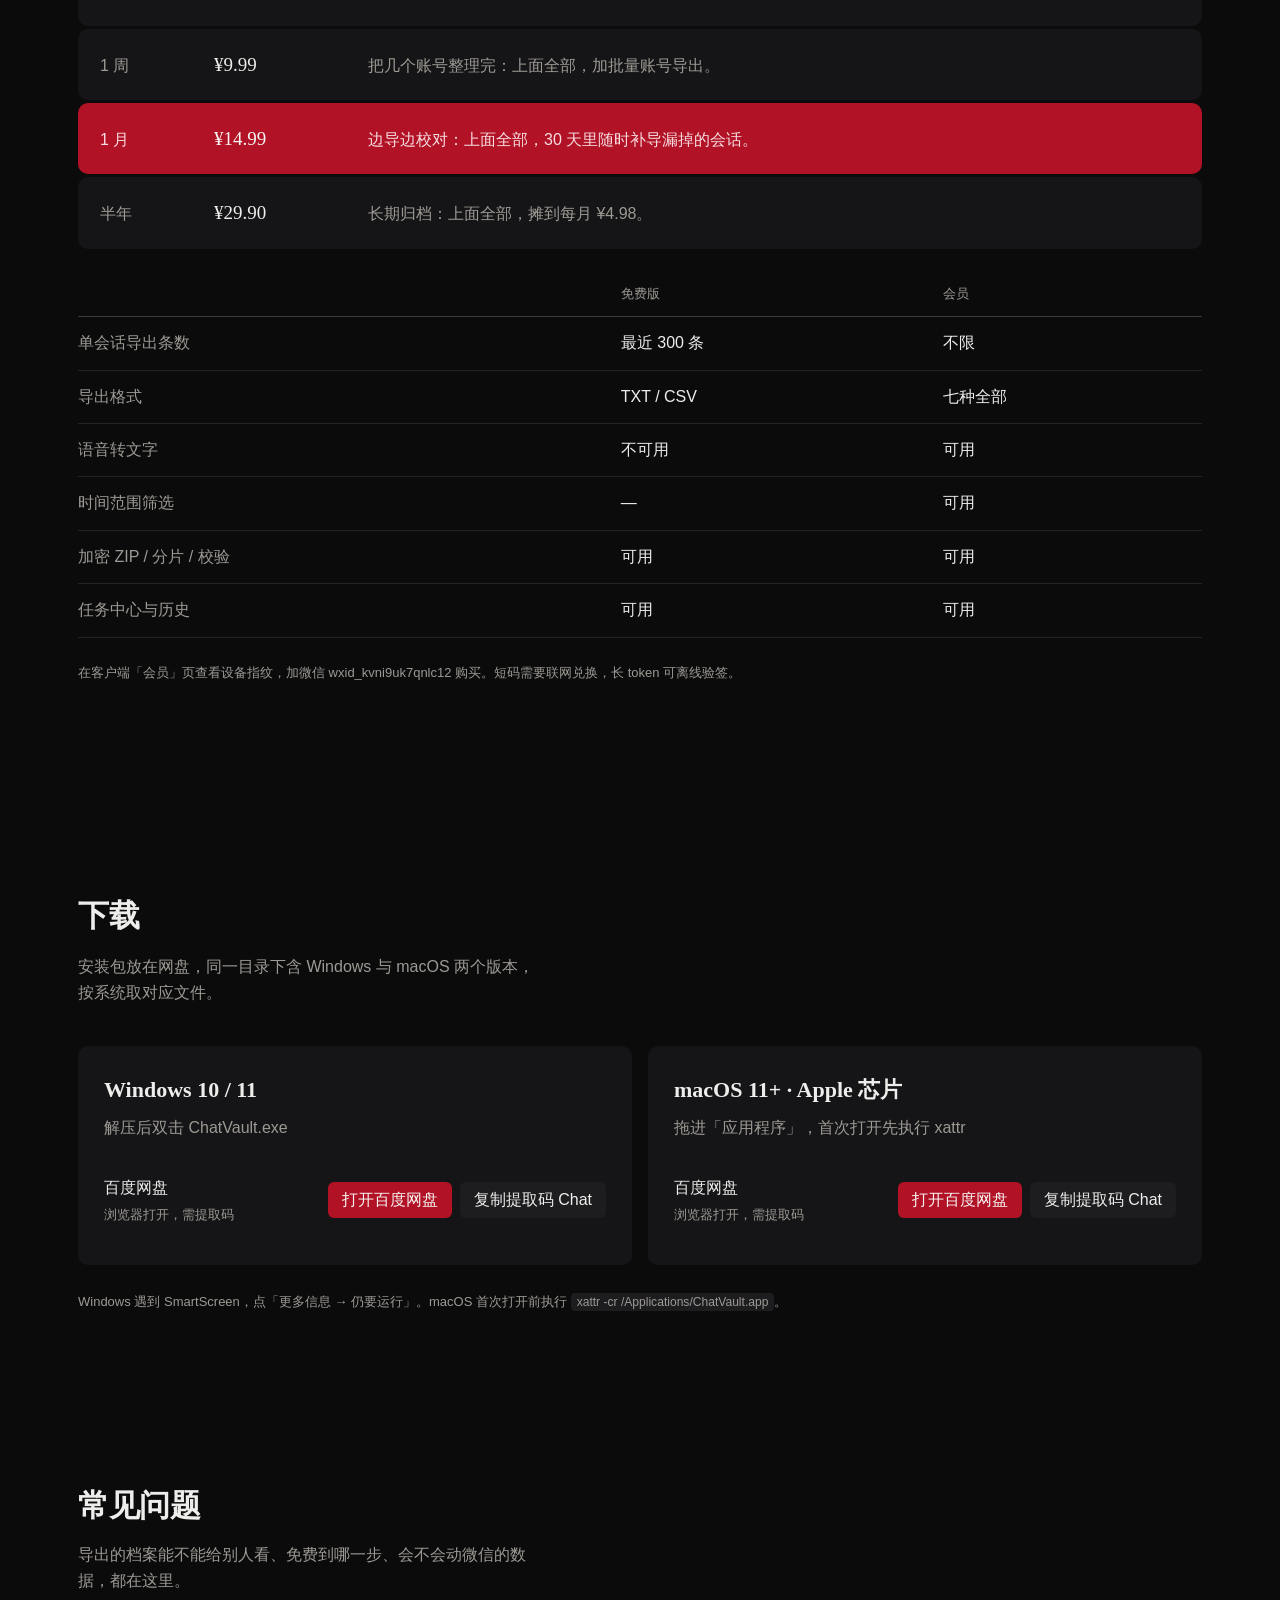
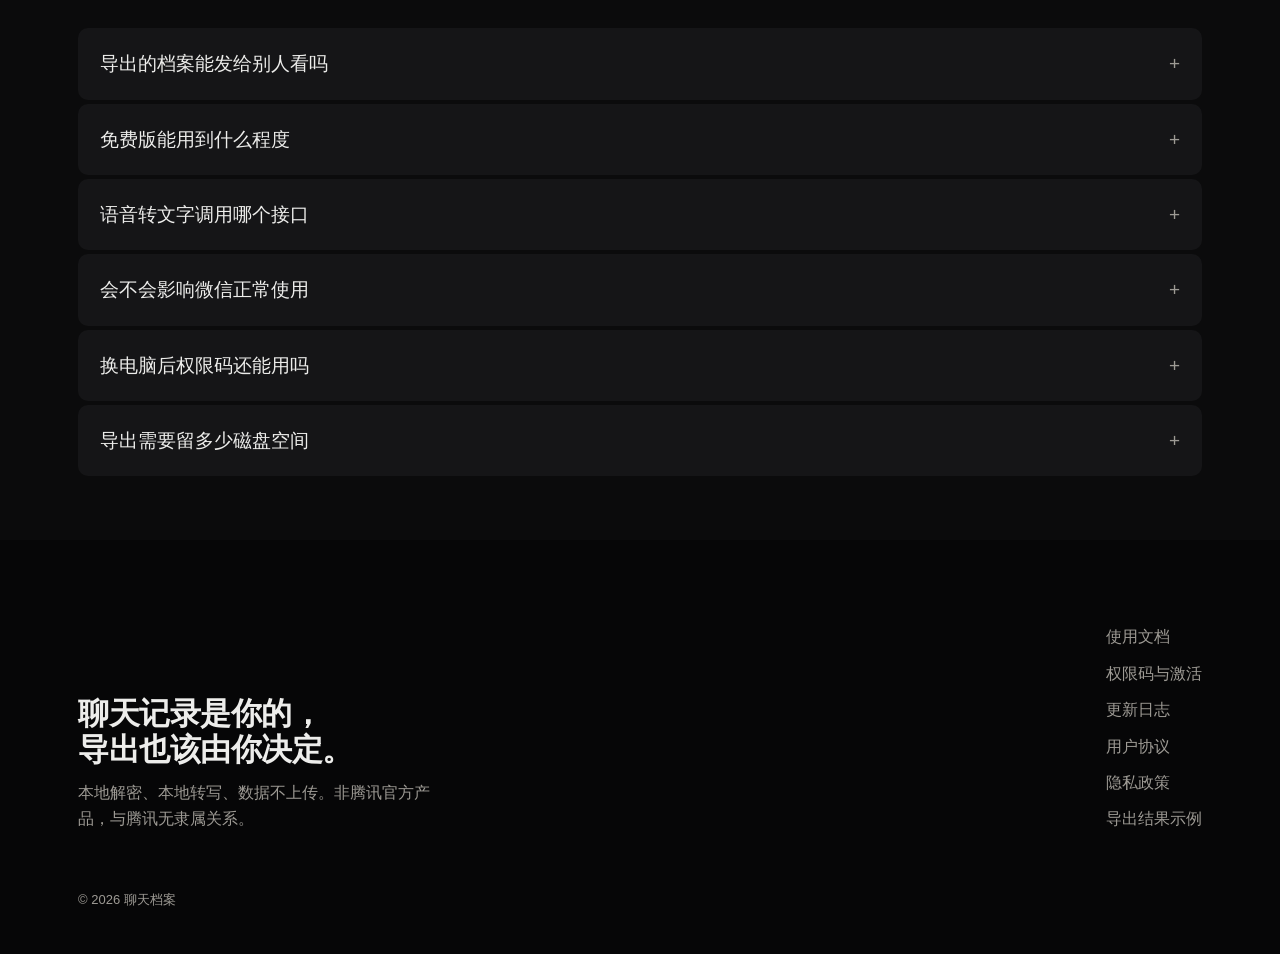
==== commit 8e1ec5a9: "feat: 官网改版为「产品自己在导出」的深色版式 首页从档案式长文换成左右分栏：左边一句话，右边是可交互的导出控制台， 勾会话、选七种格式、按导出，进度条走完给出真实文件的字节数与 SHA256。 " ====
--- a/index.html
+++ b/index.html
@@ -4,230 +4,493 @@
 <meta charset="utf-8">
 <meta name="viewport" content="width=device-width, initial-scale=1, viewport-fit=cover">
 <title>聊天档案 ChatVault · 微信聊天记录导出工具</title>
-<meta name="description" content="把微信 4.x 的聊天记录导出成 HTML、PDF、Excel、CSV、JSON、Markdown、TXT 七种格式。本地解密、语音本地转写、数据不上传，Windows 与 macOS 都能用。">
-<meta name="theme-color" content="#1f1e1d">
+<meta name="description" content="把微信 4.x 的聊天记录导出成 HTML、PDF、Excel、CSV、JSON、Markdown、TXT 七种格式。本地解密、本地语音转写、数据不上传，Windows 与 macOS 都能用。">
+<meta name="theme-color" content="#0b0b0c">
 <meta property="og:type" content="website">
 <meta property="og:title" content="聊天档案 ChatVault · 微信聊天记录导出工具">
 <meta property="og:description" content="你的聊天记录，应该能带得走。">
 <link rel="icon" href="assets/favicon.svg" type="image/svg+xml">
-<link rel="preconnect" href="https://miaoda.feishu.cn" crossorigin>
-<link rel="stylesheet" href="https://miaoda.feishu.cn/fonts/css2?family=Noto+Serif+SC:wght@600;700&family=Noto+Sans+SC:wght@300;400;500;600&display=swap">
-<link rel="stylesheet" href="assets/style.css?v=20261108-2">
+<link rel="stylesheet" href="assets/style.css?v=20261108-4">
 </head>
-<body class="dossier">
-
-<header class="topbar">
-  <div class="topbar__in">
-    <a class="topbar__brand" href="#top">
-      <svg viewBox="0 0 24 24" fill="none" stroke="#d97757" stroke-width="1.8" stroke-linecap="round" stroke-linejoin="round" aria-hidden="true"><path d="M4 5.5A2.5 2.5 0 0 1 6.5 3H19v18H6.5A2.5 2.5 0 0 1 4 18.5z"/><path d="M8 8h7M8 12h5"/></svg>
-      聊天档案 <span>CHATVAULT</span>
+<body>
+
+<header class="nav" id="nav">
+  <div class="wrap nav__inner">
+    <a class="brand" href="index.html">
+      <span class="brand__mark" aria-hidden="true">
+        <svg viewBox="0 0 24 24" fill="none" stroke-width="1.8" stroke-linecap="round" stroke-linejoin="round"><path d="M4 5.5A2.5 2.5 0 0 1 6.5 3H19v18H6.5A2.5 2.5 0 0 1 4 18.5z"/><path d="M8 8h7M8 12h5"/></svg>
+      </span>
+      聊天档案 <span class="brand__sub">ChatVault v1.3.0</span>
     </a>
-    <div class="topbar__right">
-      <span class="topbar__ver">v0.1.2</span>
-      <a class="topbar__link" href="docs.html">文档</a>
-      <a class="topbar__btn" href="#c5">下载</a>
-    </div>
+    <nav class="nav__links">
+      <a href="#c2">功能</a>
+      <a href="docs.html">文档</a>
+      <a href="#c6">会员</a>
+      <a class="btn btn--primary btn--sm nav__cta" href="#c7">下载</a>
+    </nav>
   </div>
 </header>
 
-<main id="top">
-
-<!-- ============ 封面 ============ -->
-<section class="cover">
-  <div class="cover__in">
-    <p class="cover__kicker">微信聊天记录导出工具 · 本地运行</p>
-    <h1 class="cover__title">你的聊天记录，<br>应该能带得走。</h1>
-    <p class="cover__sub">
-      微信把聊天存在本地一个加密数据库里，需要数据库密钥才能解密。
-      聊天档案把这个库读出来，导出成能搜索、能打印、能发给别人的文件——聊天数据的解密和导出都在你自己的电脑上完成。
-    </p>
-    <dl class="cover__spec">
-      <div><dt>支持</dt><dd>微信 4.x 桌面版</dd></div>
-      <div><dt>系统</dt><dd>Windows 10+ / macOS 11+</dd></div>
-      <div><dt>格式</dt><dd>7 种</dd></div>
-      <div><dt>免费版</dt><dd>单会话 300 条</dd></div>
-    </dl>
+<main>
+
+<!-- 首屏：左边说一句话，右边就是这个软件正在导出 -->
+<div class="opening">
+  <div class="opening__say">
+    <h1 class="opening__title">
+      <span><i>你的聊天记录，</i></span>
+      <span><i>应该能带得走。</i></span>
+    </h1>
+    <p>微信把聊天存在本机一个 SQLCipher 数据库里，没有密钥打不开。聊天档案把库读出来，写成能搜索、能打印、能发给别人的文件。解密和导出都在这台电脑上完成。</p>
+    <div class="opening__acts">
+      <a class="btn btn--primary" href="#c7">下载安装包</a>
+      <a class="btn btn--ghost" href="demo/index.html">看一份导出结果</a>
+    </div>
+    <div class="opening__meta">
+      <span>微信 4.x 桌面版</span>
+      <span>Windows 10+ / macOS 11+</span>
+      <span>七种格式</span>
+      <span>免费版单会话 300 条</span>
+    </div>
+  </div>
+
+  <div class="opening__stage">
+    <!-- 这块是真的能点的：勾会话、选格式、按导出，拿到的是真实文件 -->
+    <div class="console" id="console" data-ui>
+      <div class="console__head">
+        <b>导出</b>
+        <span>账号 0.0! · 已解密</span>
+      </div>
+      <div class="console__rows">
+        <div class="console__row" data-on="1" data-session="xiaoA" data-count="3" role="switch" tabindex="0" aria-checked="true">
+          <span class="tick" aria-hidden="true"><svg viewBox="0 0 12 12" width="11" height="11" fill="none" stroke="#fff" stroke-width="1.8" stroke-linecap="round"><path d="M2.2 6.4 4.9 9 9.8 3.6"/></svg></span>
+          <span class="who"><b>小A</b><small>好友 · 2025-01-01</small></span>
+          <span class="num">3 条</span>
+        </div>
+        <div class="console__row" data-on="1" data-session="bob" data-count="1" role="switch" tabindex="0" aria-checked="true">
+          <span class="tick" aria-hidden="true"><svg viewBox="0 0 12 12" width="11" height="11" fill="none" stroke="#fff" stroke-width="1.8" stroke-linecap="round"><path d="M2.2 6.4 4.9 9 9.8 3.6"/></svg></span>
+          <span class="who"><b>Bob</b><small>好友 · 2025-01-01</small></span>
+          <span class="num">1 条</span>
+        </div>
+        <div class="console__row" data-on="0" data-session="stranger" data-count="1" role="switch" tabindex="0" aria-checked="false">
+          <span class="tick" aria-hidden="true"><svg viewBox="0 0 12 12" width="11" height="11" fill="none" stroke="#fff" stroke-width="1.8" stroke-linecap="round"><path d="M2.2 6.4 4.9 9 9.8 3.6"/></svg></span>
+          <span class="who"><b>陌生人</b><small>陌生人 · 2025-01-01</small></span>
+          <span class="num">1 条</span>
+        </div>
+      </div>
+      <div class="console__formats" id="formats">
+        <button type="button" data-fmt="html" aria-pressed="true">HTML</button>
+        <button type="button" data-fmt="pdf" aria-pressed="false">PDF</button>
+        <button type="button" data-fmt="xlsx" aria-pressed="false">Excel</button>
+        <button type="button" data-fmt="json" aria-pressed="false">JSON</button>
+        <button type="button" data-fmt="md" aria-pressed="false">Markdown</button>
+        <button type="button" data-fmt="csv" aria-pressed="false">CSV<em>免费</em></button>
+        <button type="button" data-fmt="txt" aria-pressed="false">TXT<em>免费</em></button>
+      </div>
+      <div class="console__foot">
+        <div class="console__bar" aria-hidden="true"><i id="bar"></i></div>
+        <div class="console__go">
+          <span id="consoleState">已选 2 个会话 · 4 条消息</span>
+          <button type="button" id="runExport">导出</button>
+        </div>
+        <div class="console__result" id="result" data-state="idle" aria-live="polite">
+          <span class="done" hidden id="doneBox">
+            <span class="line">
+              <b id="doneMsg">导出完成</b>
+              <span id="doneSize"></span>
+              <span id="doneHash"></span>
+            </span>
+            <a id="doneLink" href="assets/formats/sample.html" target="_blank" rel="noopener">打开这份归档</a>
+            <span id="scaleNote" hidden>这里只放了小A这一份示例文件；软件里勾几个会话，就会按会话分别生成。</span>
+          </span>
+        </div>
+      </div>
+    </div>
+  </div>
+</div>
+
+<!-- 会话看板 -->
+<section class="board" id="c1">
+  <div class="wrap">
+    <div class="board__head">
+      <h2>会话列表，<br>就是导出入口</h2>
+      <p>按人、按群勾选，选一个格式，剩下的交给任务中心。列表里显示的是昵称和备注，不是 wxid。</p>
+    </div>
+    <div class="board__rows" data-ui>
+      <div class="board__row">
+        <span class="name">小A<small>wxid_alice · 备注「同事」</small></span>
+        <span class="fact">好友</span>
+        <span class="fact">3 条消息</span>
+        <span class="fact">2025-01-01 08:00</span>
+        <span class="tag">已找到</span>
+      </div>
+      <div class="board__row">
+        <span class="name">Bob<small>wxid_bob</small></span>
+        <span class="fact">好友</span>
+        <span class="fact">1 条消息</span>
+        <span class="fact">2025-01-01 08:01</span>
+        <span class="tag">已找到</span>
+      </div>
+      <div class="board__row">
+        <span class="name">产品讨论组<small>群聊 · 9 人</small></span>
+        <span class="fact">群聊</span>
+        <span class="fact">1842 条消息</span>
+        <span class="fact">2026-10-15 17:03</span>
+        <span class="tag">已找到</span>
+      </div>
+      <div class="board__open">
+        <span>
+          <b>陌生人 · 未缓存</b>
+          <p>数据还没读过，先点一次刷新或解密，列表会把最近一条消息和消息数补齐。</p>
+        </span>
+        <span class="crop">
+          <span>1 条消息 · 2025-01-01 08:03</span>
+          <span>状态：未缓存 → 读取中 → 已找到</span>
+          <span>失败时给出原因，可重试或跳过</span>
+        </span>
+      </div>
+      <div class="board__row">
+        <span class="name">李老师<small>wxid_lilaoshi</small></span>
+        <span class="fact">好友</span>
+        <span class="fact">1806 条消息</span>
+        <span class="fact">2026-10-14 10:07</span>
+        <span class="tag">部分完成</span>
+      </div>
+    </div>
+    <figure class="run-film">
+      <video src="assets/app/export-run.mp4" poster="assets/app/03-tasks.jpg" muted loop autoplay playsinline preload="metadata" aria-label="真实导出过程：勾选会话、选格式、进度条走完、任务中心出现结果"></video>
+      <figcaption>这是这台机器上录下来的真实导出过程：勾选一个会话、选 PDF、进度条走完，任务中心里出现消息数、字节数和 SHA256。</figcaption>
+    </figure>
+    <p class="board__foot">会话列表里的名字来自测试账号，内容为示例数据。你打开软件看到的是自己账号的真实会话。</p>
   </div>
 </section>
 
-<!-- ============ 正文双栏 ============ -->
-<div class="layout">
-  <aside class="rail">
-    <div class="rail__sticky">
-      <nav class="rail__nav" aria-label="目录">
-        <a href="#c1"><i>01</i>它做什么</a>
-        <a href="#c2"><i>02</i>导出什么</a>
-        <a href="#c3"><i>03</i>怎么用</a>
-        <a href="#c4"><i>04</i>隐私</a>
-        <a href="#c5"><i>05</i>下载</a>
+<div class="wrap" id="c2">
+
+  <!-- 七种格式 -->
+  <section class="pair">
+    <div class="pair__say">
+      <h2>七种格式，<br>都是能打开的文件</h2>
+      <p>同一段聊天，导出成七种文件。右边是这台机器上真实导出的结果，点开任何一个都能看到内容，大小和 SHA256 都是文件本身的。</p>
+      <div class="facts">
+        <div><span>同一次导出</span><b>小A · 3 条消息 · 2025-01-01</b></div>
+        <div><span>HTML 归档</span><b>2,741 字节 · 含 media 目录</b></div>
+        <div><span>PDF</span><b>18,348 字节 · 系统 WebKit 渲染</b></div>
+      </div>
+    </div>
+    <div class="formats" data-ui id="formatList">
+      <div class="format">
+        <div class="format__preview"><img src="assets/formats/sample.html.png" alt="HTML 归档的第一屏" loading="lazy" width="900" height="1200"></div>
+        <div class="format__name"><b>HTML</b><small data-fmt-meta="html">2,741 字节 · SHA256 cf432fbb…</small></div>
+        <a href="assets/formats/sample.html" target="_blank" rel="noopener">打开</a>
+      </div>
+      <div class="format">
+        <div class="format__preview"><img src="assets/format-vis/小A_2026-11-08_22-09-15.pdf.png" alt="PDF 导出的第一页" loading="lazy" width="1100" height="1420"></div>
+        <div class="format__name"><b>PDF</b><small data-fmt-meta="pdf">18,348 字节 · SHA256 e211188cc7…</small></div>
+        <a href="assets/formats/sample.pdf" target="_blank" rel="noopener">打开</a>
+      </div>
+      <div class="format">
+        <div class="format__preview"><img src="assets/format-vis/小A_聊天记录.xlsx.png" alt="Excel 导出预览" loading="lazy" width="1100" height="1420"></div>
+        <div class="format__name"><b>Excel</b><small data-fmt-meta="xlsx">5,232 字节 · SHA256 8d10ea5c4e…</small></div>
+        <a href="assets/formats/sample.xlsx" target="_blank" rel="noopener">打开</a>
+      </div>
+      <div class="format"><div class="format__preview format__preview--text"><pre><code>{
+ &quot;contact&quot;: &quot;小A&quot;,
+ &quot;count&quot;: 3,
+ &quot;messages&quot;: [
+   …]</code></pre></div>
+        <div class="format__name"><b>JSON</b><small data-fmt-meta="json">1,337 字节 · SHA256 cfe4de6842…</small></div>
+        <a href="assets/formats/sample.json" target="_blank" rel="noopener">打开</a>
+      </div>
+      <div class="format"><div class="format__preview format__preview--text"><pre><code># 与 小A 的聊天记录
+
+
+## 2025-01-01
+</code></pre></div>
+        <div class="format__name"><b>Markdown</b><small data-fmt-meta="md">123 字节 · SHA256 aaa90240ec…</small></div>
+        <a href="assets/formats/sample.md" target="_blank" rel="noopener">打开</a>
+      </div>
+      <div class="format"><div class="format__preview format__preview--text"><pre><code>﻿时间,发送方,类型,内容
+2025-01-01 08:00:00,小A,text,第一条
+2025-01-01 08:00:10,小A,text,第二条
+2025-01-01 08:00:20,小A,image,[图片]</code></pre></div>
+        <div class="format__name"><b>CSV</b><small data-fmt-meta="csv">158 字节 · SHA256 9413e34194…</small></div>
+        <a href="assets/formats/sample.csv" target="_blank" rel="noopener">打开</a>
+      </div>
+      <div class="format">
+        <div class="format__preview"><img src="assets/formats/sample.txt.png" alt="TXT 导出的前几行" loading="lazy" width="900" height="1200"></div>
+        <div class="format__name"><b>TXT</b><small data-fmt-meta="txt">416 字节 · SHA256 8cd6652234…</small></div>
+        <a href="assets/formats/sample.txt" target="_blank" rel="noopener">打开</a>
+      </div>
+    </div>
+  </section>
+
+  <!-- 语音 -->
+  <section class="pair pair--flip">
+    <div class="pair__say">
+      <h2>语音在本机<br>转成文字</h2>
+      <p>语音消息不发给任何在线接口。macOS 用 SenseVoice，Windows 用 whisper.cpp，模型下载一次，之后断网也能转。</p>
+      <div class="facts">
+        <div><span>macOS 模型</span><b>model.int8.onnx · 229 MiB</b></div>
+        <div><span>词表</span><b>tokens.txt · 312 KB</b></div>
+        <div><span>Windows 模型</span><b>ggml-small-q5_1.bin · 182 MiB</b></div>
+        <div><span>上传</span><b>无</b></div>
+      </div>
+    </div>
+    <div class="speech" data-ui>
+      <div class="speech__head">
+        <b>语音转文字</b>
+        <span>本机 · 已就绪</span>
+      </div>
+      <div class="speech__files">
+        <div><code>model.int8.onnx</code><b>239,233,841 字节</b></div>
+        <div><code>tokens.txt</code><b>315,894 字节</b></div>
+        <div><code>导出/语音/auto_0001.mp3</code><b>8″ → 文字</b></div>
+      </div>
+      <div class="speech__meter" id="meter">
+        <div><span>识别进度</span><span>3 / 3 段</span></div>
+        <div class="bar"><i></i></div>
+        <div><span>写入位置</span><span>HTML · TXT · JSON · Excel</span></div>
+      </div>
+      <p class="speech__note">开启后，导出的文件里每条语音后面多一行「【语音转文字】」，原文和播放器都保留。</p>
+    </div>
+  </section>
+
+  <!-- 归档与校验 -->
+  <section class="pair">
+    <div class="pair__say">
+      <h2>归档能加密、<br>能校验、能续传</h2>
+      <p>文件要发给别人，就得能证明没被改过。每次导出都记消息数、文件大小和 SHA256；压缩包超过 1.5 GB 自动分片并生成校验清单。</p>
+      <div class="facts">
+        <div><span>加密</span><b>AES ZIP · 自定义密码</b></div>
+        <div><span>分片阈值</span><b>1.5 GB</b></div>
+        <div><span>校验清单</span><b>SHA256SUMS.txt</b></div>
+        <div><span>断点续传</span><b>失败任务只补剩余会话</b></div>
+      </div>
+    </div>
+    <div class="guard" data-ui>
+      <div class="guard__row"><b>加密压缩</b><p>HTML 连 media 一起打包，密码用 AES 加密；接收方用任意解压工具输入密码即可。</p><span class="val">WZ_AES</span></div>
+      <div class="guard__row"><b>完整性报告</b><p>任务中心直接显示每条结果的实际消息数、字节数和 SHA256 前 12 位。</p><span class="val">消息 3 / 3</span></div>
+      <div class="guard__row"><b>分片归档</b><p>超过阈值的压缩包切成 .part001 等片段，另写一份校验清单，按顺序合并后即可解压。</p><span class="val">1.5 GB</span></div>
+      <div class="guard__row"><b>断点续传</b><p>中断或失败的批量任务，可以在任务中心点「继续」，从剩余会话接着导。</p><span class="val">继续（2）</span></div>
+    </div>
+  </section>
+
+  <!-- 隐私 -->
+  <section class="pair pair--flip" id="c5">
+    <div class="pair__say">
+      <h2>数据不出<br>这台电脑</h2>
+      <p>数据库密钥、聊天内容、图片和语音都留在本机。本地服务只监听 127.0.0.1，端口随机，并带一次性令牌。</p>
+      <div class="facts">
+        <div><span>导出与检索</span><b>准备完成后不联网</b></div>
+        <div><span>语音转写</span><b>本机推理</b></div>
+        <div><span>更新与遥测</span><b>没有</b></div>
+        <div><span>联网的只有</span><b>模型下载 · 短码兑换</b></div>
+      </div>
+    </div>
+    <figure class="shot">
+      <img src="assets/app/06-settings.jpg" alt="设置页：数据来源、缓存占用与隐私说明" loading="lazy" width="1100" height="688">
+      <figcaption>设置页里的数据来源与缓存。完全磁盘访问权限只影响自动读取微信目录；也可以指向拷来的数据目录。</figcaption>
+    </figure>
+  </section>
+
+  <section class="pair">
+    <div class="pair__say">
+      <h2>断网也能<br>把活干完</h2>
+      <p>模型下载完、密钥到手之后，解密、浏览、检索、导出全部离线完成。导出结果是一整个文件夹，压缩发给别人，对方双击就能看。</p>
+    </div>
+    <figure class="shot shot--drift">
+      <img src="assets/app/01-home.jpg" alt="首页：数据来源、账号与密钥、准备状态" loading="lazy" width="1100" height="688">
+      <figcaption>首页把四件事摆在明面上：数据来源、账号与密钥、准备状态、导出入口。</figcaption>
+    </figure>
+  </section>
+
+  <!-- 怎么用 -->
+  <section class="section" id="c3">
+    <h2 style="font-size:var(--step-h2);margin-bottom:44px">四步拿到归档</h2>
+    <ol class="steps">
+      <li>
+        <b>选账号</b>
+        <p>列出本机登录过的微信账号，显示昵称。没密钥时先显示「微信账号 · 0a1b」这样的中性名字。</p>
+      </li>
+      <li>
+        <b>取密钥</b>
+        <p>macOS 可以自动取：复制一份微信、注入抓取组件、打开副本，需要手机确认一次，原微信不被修改。也可以粘贴已有密钥或指向拷来的目录。</p>
+      </li>
+      <li>
+        <b>勾会话、选格式</b>
+        <p>按人按群勾选，选七种格式之一。要转文字就开开关，也能设时间范围和输出目录。</p>
+      </li>
+      <li>
+        <b>看进度、拿文件</b>
+        <p>任务中心显示总体进度、当前会话、已用时间和警告。完成直接打开文件或目录，记录重启后还在。</p>
+      </li>
+    </ol>
+    <div class="callout">
+      <b>macOS 第一次打开会被拦。</b> 安装包没有 Apple 开发者证书，系统会提示「无法验证开发者」或「已损坏」。在终端执行一次 <code>xattr -cr /Applications/ChatVault.app</code>，之后不再提示。
+    </div>
+  </section>
+
+  <!-- 截图带 -->
+  <section class="section section--tight" style="padding-top:0">
+    <div class="shots">
+      <figure class="shot">
+        <img src="assets/app/03-tasks.jpg" alt="任务中心：进度条、消息数、字节数、SHA256 与打开按钮" loading="lazy" width="1100" height="688">
+        <figcaption>任务中心：一条结果就是一行，进度、消息数、字节数、SHA256、隐私检查和打开按钮都在上面。</figcaption>
+      </figure>
+      <figure class="shot">
+        <img src="assets/app/04-contacts.jpg" alt="联系人页：搜索、标签筛选与 CSV 导出" loading="lazy" width="1100" height="688">
+        <figcaption>联系人页按昵称、备注、wxid 搜索，可按标签筛选。</figcaption>
+      </figure>
+      <figure class="shot">
+        <img src="assets/app/07-moments.jpg" alt="朋友圈归档页" loading="lazy" width="1100" height="688">
+        <figcaption>朋友圈单独一页：扫描 sns.db，按作者和时间导出 HTML。</figcaption>
+      </figure>
+    </div>
+  </section>
+
+  <!-- 会员 -->
+  <section class="section" id="c6">
+    <h2 style="font-size:var(--step-h2);margin-bottom:12px">免费版先试，<br>需要时再买</h2>
+    <p style="color:var(--muted);max-width:52ch;margin-bottom:40px">免费版每个会话导最近 300 条，开放 TXT 和 CSV。七种格式、时间范围和语音转文字是会员功能。</p>
+
+    <div class="plans">
+      <div class="plan">
+        <span class="plan__when">1 天</span>
+        <span class="plan__price">¥4.99</span>
+        <span class="plan__what">一次搬家式导出：七种格式、语音转文字、时间范围，条数不限。</span>
+      </div>
+      <div class="plan">
+        <span class="plan__when">1 周</span>
+        <span class="plan__price">¥9.99</span>
+        <span class="plan__what">把几个账号整理完：上面全部，加批量账号导出。</span>
+      </div>
+      <div class="plan plan--featured">
+        <span class="plan__when">1 月</span>
+        <span class="plan__price">¥14.99</span>
+        <span class="plan__what">边导边校对：上面全部，30 天里随时补导漏掉的会话。</span>
+      </div>
+      <div class="plan">
+        <span class="plan__when">半年</span>
+        <span class="plan__price">¥29.90</span>
+        <span class="plan__what">长期归档：上面全部，摊到每月 ¥4.98。</span>
+      </div>
+    </div>
+
+    <table class="spec">
+      <thead><tr><th></th><th>免费版</th><th>会员</th></tr></thead>
+      <tbody>
+        <tr><td>单会话导出条数</td><td>最近 300 条</td><td>不限</td></tr>
+        <tr><td>导出格式</td><td>TXT / CSV</td><td>七种全部</td></tr>
+        <tr><td>语音转文字</td><td>不可用</td><td>可用</td></tr>
+        <tr><td>时间范围筛选</td><td>—</td><td>可用</td></tr>
+        <tr><td>加密 ZIP / 分片 / 校验</td><td>可用</td><td>可用</td></tr>
+        <tr><td>任务中心与历史</td><td>可用</td><td>可用</td></tr>
+      </tbody>
+    </table>
+
+    <p style="margin-top:24px;font-size:var(--step-small);color:var(--muted)">在客户端「会员」页查看设备指纹，加微信 wxid_kvni9uk7qnlc12 购买。短码需要联网兑换，长 token 可离线验签。</p>
+  </section>
+
+  <!-- 下载 -->
+  <section class="section" id="c7">
+    <h2 style="font-size:var(--step-h2);margin-bottom:12px">下载</h2>
+    <p style="color:var(--muted);max-width:52ch;margin-bottom:40px">安装包放在网盘，同一目录下含 Windows 与 macOS 两个版本，按系统取对应文件。</p>
+
+    <div class="downloads">
+      <div class="dl-group">
+        <h3>Windows 10 / 11</h3>
+        <p>解压后双击 ChatVault.exe</p>
+        <div class="dl">
+          
+          <div class="dl__row">
+            <div class="dl__main"><b>百度网盘</b><p>浏览器打开，需提取码</p></div>
+            <div class="dl__acts">
+              <a class="btn btn--primary btn--sm" href="https://pan.baidu.com/s/1pxNO_D0u1lvqNRkzTZvEmQ?pwd=Chat" target="_blank" rel="noopener">打开百度网盘</a>
+              <button class="btn btn--outline btn--sm" type="button" data-pwd="Chat">复制提取码 Chat</button>
+            </div>
+          </div>
+        </div>
+      </div>
+
+      <div class="dl-group">
+        <h3>macOS 11+ · Apple 芯片</h3>
+        <p>拖进「应用程序」，首次打开先执行 xattr</p>
+        <div class="dl">
+          
+          <div class="dl__row">
+            <div class="dl__main"><b>百度网盘</b><p>浏览器打开，需提取码</p></div>
+            <div class="dl__acts">
+              <a class="btn btn--primary btn--sm" href="https://pan.baidu.com/s/1pxNO_D0u1lvqNRkzTZvEmQ?pwd=Chat" target="_blank" rel="noopener">打开百度网盘</a>
+              <button class="btn btn--outline btn--sm" type="button" data-pwd="Chat">复制提取码 Chat</button>
+            </div>
+          </div>
+        </div>
+      </div>
+    </div>
+
+    <p style="margin-top:26px;font-size:var(--step-small);color:var(--muted)">Windows 遇到 SmartScreen，点「更多信息 → 仍要运行」。macOS 首次打开前执行 <code>xattr -cr /Applications/ChatVault.app</code>。</p>
+  </section>
+
+  <!-- 问答 -->
+  <section class="section section--tight" id="c4">
+    <h2 style="font-size:var(--step-h2);margin-bottom:10px">常见问题</h2>
+    <p style="color:var(--muted);max-width:52ch">导出的档案能不能给别人看、免费到哪一步、会不会动微信的数据，都在这里。</p>
+    <div class="qa">
+      <details>
+        <summary>导出的档案能发给别人看吗</summary>
+        <p>能。整个文件夹压缩发过去，对方双击 index.html 就能看，不用装任何软件。里面自带搜索框，图片和语音都在 media 目录里。</p>
+      </details>
+      <details>
+        <summary>免费版能用到什么程度</summary>
+        <p>每个会话最近 300 条，开放 TXT 和 CSV。加密 ZIP、分片、校验清单和任务中心都不限会员。</p>
+      </details>
+      <details>
+        <summary>语音转文字调用哪个接口</summary>
+        <p>不调用在线接口。macOS 用 SenseVoice，Windows 用 whisper.cpp，模型下载一次后在本机转写，音频不上传。</p>
+      </details>
+      <details>
+        <summary>会不会影响微信正常使用</summary>
+        <p>只读本地数据库，不修改微信的数据。自动取密钥会重启一次微信并打开重签名的副本，取完自动恢复原微信。</p>
+      </details>
+      <details>
+        <summary>换电脑后权限码还能用吗</summary>
+        <p>权限码绑定设备指纹，换机后加微信 wxid_kvni9uk7qnlc12 说明情况，咨询换机。</p>
+      </details>
+      <details>
+        <summary>导出需要留多少磁盘空间</summary>
+        <p>取决于聊天量。图片和语音是文件本身，一个两年的群聊常到几 GB。加密压缩会再占一份空间，分片后总量不变。</p>
+      </details>
+    </div>
+  </section>
+
+</div>
+
+<!-- 页脚还要再说一次 -->
+<footer class="footer" id="c8">
+  <div class="wrap">
+    <div class="footer__grid">
+      <div>
+        <h2>聊天记录是你的，<br>导出也该由你决定。</h2>
+        <p class="footer__note">本地解密、本地转写、数据不上传。非腾讯官方产品，与腾讯无隶属关系。</p>
+      </div>
+      <nav class="footer__links" aria-label="页脚导航">
+        <a href="docs.html">使用文档</a>
+        <a href="activate.html">权限码与激活</a>
+        <a href="changelog.html">更新日志</a>
+        <a href="legal/terms.html">用户协议</a>
+        <a href="legal/privacy.html">隐私政策</a>
+        <a href="demo/index.html">导出结果示例</a>
       </nav>
-      <p class="rail__note">遇到问题加微信<br><b>wxid_kvni9uk7qnlc12</b><br>9:00–22:00</p>
-    </div>
-  </aside>
-
-  <div class="body">
-
-    <!-- 01 -->
-    <section class="chapter" id="c1">
-      <header class="chapter__head"><span>01</span><h2>它做什么</h2></header>
-      <p class="chapter__lede">
-        打开软件，先看到的是这台电脑上登录过的微信账号。选一个、取到数据库密钥，会话列表就出来了——
-        按人按群勾选，选个格式，剩下的交给进度条。导出的每个会话是一个独立文件夹，里面有网页、图片、语音和一张联系人表。
-      </p>
-
-      <div class="tree">
-        <div class="tree__head">李老师_聊天记录 /</div>
-        <pre><code>├── index.html                 1.8 MB
-├── media/
-│   ├── voice_0041.mp3
-│   ├── img_0087.jpg
-│   └── avatar_li.jpg</code></pre>
-        <p class="tree__cap">这是 HTML 导出的示意结构。选择 PDF 会另外生成 PDF 文件，联系人信息 CSV 需要单独导出。</p>
-      </div>
-
-      <ul class="points">
-        <li><b>准备完成后可以离线导出</b>　解密、解析、渲染全在本机，飞机上也能用。</li>
-        <li><b>图片和语音是真的图片和语音</b>　不是「[图片]」占位，文件都在 media 目录里。</li>
-        <li><b>一个会话一个文件夹</b>　整个目录压缩发给别人，对方双击就能看。</li>
-      </ul>
-    </section>
-
-    <!-- 02 -->
-    <section class="chapter" id="c2">
-      <header class="chapter__head"><span>02</span><h2>导出什么</h2></header>
-      <p class="chapter__lede">同一个会话可以导出成七种文件，按你要拿它干什么来选。</p>
-
-      <table class="spec">
-        <thead><tr><th>格式</th><th>拿来做什么</th><th>说明</th></tr></thead>
-        <tbody>
-          <tr><td><code>html</code></td><td>发给别人看</td><td>带搜索框、图片、语音，最完整的一种</td></tr>
-          <tr><td><code>pdf</code></td><td>打印、存档</td><td>由 HTML 排版后转；macOS 用系统 WebKit，Windows 需要 Edge 或 Chromium</td></tr>
-          <tr><td><code>xlsx</code></td><td>做统计、给同事</td><td>一行一条消息的 Excel 工作簿</td></tr>
-          <tr><td><code>csv</code></td><td>丢进表格或数据库</td><td>UTF-8 BOM 编码，Excel 打开不乱码</td></tr>
-          <tr><td><code>json</code></td><td>二次开发</td><td>结构化，含发送者、时间、消息类型</td></tr>
-          <tr><td><code>md</code></td><td>进笔记软件</td><td>Markdown，可导入 Obsidian / Notion</td></tr>
-          <tr><td><code>txt</code></td><td>贴到别处</td><td>纯文本，最通用</td></tr>
-        </tbody>
-      </table>
-    </section>
-
-    <!-- 03 -->
-    <section class="chapter" id="c3">
-      <header class="chapter__head"><span>03</span><h2>怎么用</h2></header>
-      <ol class="steps">
-        <li>
-          <b>选账号</b>
-          <p>面板列出本机登录过的微信账号，显示的是昵称。点一个。</p>
-        </li>
-        <li>
-          <b>取数据库密钥</b>
-          <p>macOS 可以一键自动获取：App 会复制一份微信、注入抓取组件并打开副本，需要你在手机上确认登录；不会修改原微信，也不需要管理员密码。也可以粘贴已有密钥，或者指向另一台机器拷来的数据目录。</p>
-        </li>
-        <li>
-          <b>勾会话，导出</b>
-          <p>按人、按群勾选，选格式，要转语音就打开开关。进度条走完自动打开输出文件夹。</p>
-        </li>
-      </ol>
-
-      <div class="callout">
-        <b>macOS 第一次打开会被拦。</b>
-        安装包没有 Apple 开发者证书，系统会提示「无法验证开发者」或「已损坏」。
-        打开终端执行一次 <code>xattr -cr /Applications/ChatVault.app</code> 就好，以后不再提示。
-      </div>
-    </section>
-
-    <!-- 04 -->
-    <section class="chapter" id="c4">
-      <header class="chapter__head"><span>04</span><h2>隐私</h2></header>
-      <p class="chapter__lede">
-        聊天记录是最私人的数据。聊天内容、数据库密钥、图片和语音不会上传到授权服务器——
-        短码兑换只发送短码和设备指纹。本地服务只监听 <code>127.0.0.1</code>，端口随机，并带一次性令牌，降低同机其他程序访问的风险。
-      </p>
-
-      <table class="spec">
-        <thead><tr><th>动作</th><th>联网情况</th></tr></thead>
-        <tbody>
-          <tr><td>导出、浏览、检索</td><td>准备完成后不请求网络</td></tr>
-          <tr><td>解密数据库</td><td>本地文件读写</td></tr>
-          <tr><td>语音转文字</td><td>本地转写，不上传</td></tr>
-          <tr><td>下载语音模型</td><td>首次使用时联网下载</td></tr>
-          <tr><td>短码激活</td><td>联网发送短码和设备指纹；长 token 可离线激活</td></tr>
-          <tr><td>版本检查 / 遥测</td><td>没有</td></tr>
-        </tbody>
-      </table>
-    </section>
-
-    <!-- 05 -->
-    <section class="chapter" id="c5">
-      <header class="chapter__head"><span>05</span><h2>下载</h2></header>
-      <p class="chapter__lede">安装包放在网盘，按你的系统选一个。里面是 <b>ChatVault</b> 文件夹。</p>
-
-      <div class="dl">
-        
-        <div class="dl__row">
-          <div class="dl__plat"><b>百度网盘</b><span>浏览器打开 · 需提取码</span></div>
-          <div class="dl__act">
-            <a class="btn btn--primary btn--sm" href="https://pan.baidu.com/s/1pxNO_D0u1lvqNRkzTZvEmQ?pwd=Chat" target="_blank" rel="noopener">打开百度网盘</a>
-            <button class="btn btn--ghost btn--sm" type="button" id="copyPwd" data-pwd="Chat">复制提取码 Chat</button>
-          </div>
-        </div>
-      </div>
-
-      <p class="chapter__note" style="margin-top:14px">
-        Windows 解压后双击 <code>ChatVault.exe</code>（SmartScreen 提示时点「更多信息 → 仍要运行」）；
-        macOS 解压后拖进「应用程序」，首次打开前执行上面那条 <code>xattr</code> 命令。
-      </p>
-
-      <div class="qa">
-        <details>
-          <summary>导出的档案能发给别人看吗？</summary>
-          <p>能。整个文件夹压缩发过去，对方双击 <code>index.html</code> 就能看，不用装任何软件。</p>
-        </details>
-        <details>
-          <summary>免费版能用到什么程度？</summary>
-          <p>每个会话最近 300 条，免费版开放 TXT / CSV；会员解锁七种格式和语音转文字。时间范围筛选当前版本可用。</p>
-        </details>
-        <details>
-          <summary>语音转文字调用哪个接口？</summary>
-          <p>转写不调用在线接口。Windows 使用 whisper.cpp，macOS 使用 SenseVoice；模型首次使用时下载，之后在本机转写。</p>
-        </details>
-        <details>
-          <summary>会不会影响微信正常使用？</summary>
-          <p>只读本地数据库，不修改微信的数据。自动取密钥那一步会重启一次微信，取完自动帮你打开。</p>
-        </details>
-        <details>
-          <summary>换电脑后权限码还能用吗？</summary>
-          <p>权限码绑定设备指纹，换机后请加微信 wxid_kvni9uk7qnlc12 说明情况，咨询换机。</p>
-        </details>
-      </div>
-    </section>
-
-  </div>
-</div>
-
-</main>
-
-<footer class="foot">
-  <div class="foot__in">
-    <div class="foot__brand">
-      <b>聊天档案 CHATVAULT</b>
-      <p>微信聊天记录导出工具。本地解密，数据不上传。</p>
-    </div>
-    <div class="foot__links">
-      <a href="docs.html">使用文档</a>
-      <a href="activate.html">权限码与激活</a>
-      <a href="changelog.html">更新日志</a>
-      <a href="legal/terms.html">用户协议</a>
-      <a href="legal/privacy.html">隐私政策</a>
-    </div>
-    <div class="foot__legal">
+    </div>
+    <div class="footer__bottom">
       <span>© 2026 聊天档案</span>
-      <span>非腾讯官方产品，与腾讯无隶属关系</span>
       
     </div>
   </div>
 </footer>
 
-<script src="assets/app.js" defer></script>
+</main>
+
+<script src="assets/site.js?v=20261108-4" defer></script>
 </body>
 </html>
--- a/assets/style.css
+++ b/assets/style.css
@@ -1,37 +1,54 @@
 /* ==========================================================================
    聊天档案 ChatVault · 官网样式
-   设计方向：Claude 色系——象牙纸白 + 陶土橙 + 近黑；衬线中文标题，无衬线正文。
-   零依赖，零构建。改品牌色只需改下面 :root 里的四个变量。
+   方向：The product performs（让产品自己在页面上工作）
+   - 深色纸面 + 真实界面片段；强调色只出现在动作与进度上
+   - 两种字族：中文衬线做标题，系统无衬线做正文
+   - 零依赖、零构建；所有颜色只来自下面的令牌
    ========================================================================== */
 
 :root {
-  /* Claude 色系：象牙纸底 + 陶土橙强调 + 近黑正文 */
-  --ink: #141413;
-  --pine: #1f1e1d;
-  --pine-2: #33302c;
-  --pine-3: #a8492a;
-  --mint: #d97757;
-  --mint-soft: #f6e7df;
-  --paper: #faf9f5;
-  --paper-2: #f0eee6;
-  --card: #fffdfa;
-  --line: #e6e3da;
-  --line-strong: #d5d1c6;
-  --text: #1f1e1d;
-  --muted: #6e6a63;
-  --danger: #b4462f;
-
-  --serif: "Noto Serif SC", "Source Han Serif SC", "Songti SC", "STSong", "SimSun", serif;
-  --sans: "Noto Sans SC", "Source Han Sans SC", -apple-system, BlinkMacSystemFont,
-    "PingFang SC", "Hiragino Sans GB", "Microsoft YaHei", sans-serif;
-  --mono: ui-monospace, SFMono-Regular, "SF Mono", Menlo, Consolas, monospace;
-
-  --r-sm: 8px;
-  --r-md: 14px;
-  --r-lg: 22px;
-  --shadow-sm: 0 1px 2px rgba(20, 20, 19, 0.06), 0 8px 24px -16px rgba(20, 20, 19, 0.35);
-  --shadow-md: 0 2px 4px rgba(20, 20, 19, 0.05), 0 24px 48px -28px rgba(20, 20, 19, 0.45);
-  --max: 1120px;
+  --bg: #0b0b0c;
+  --surface: #151517;
+  --surface-2: #1d1d20;
+  --ink: #ededeb;
+  --muted: #9d9a94;
+  --accent: #b11226;
+  --accent-ink: #f7f5f3;
+  --accent-soft: rgba(177, 18, 38, 0.14);
+  --ok: #4e9b74;
+  --warn: #c08a3e;
+
+  /* 兼容旧页面（文档 / 法务 / 激活 / 更新日志 / 演示）沿用旧令牌名 */
+  --paper: var(--bg);
+  --paper-2: var(--surface-2);
+  --card: var(--surface);
+  --text: var(--ink);
+  --line: #2a2a2d;
+  --line-strong: #3a3936;
+  --pine: var(--ink);
+  --pine-2: #c9c6c0;
+  --pine-3: var(--accent);
+  --mint: var(--accent);
+  --mint-soft: var(--accent-soft);
+  --danger: #d05a48;
+
+  --serif: "Songti SC", "STSong", "Source Han Serif SC", "Noto Serif CJK SC", "SimSun", Georgia, serif;
+  --sans: -apple-system, BlinkMacSystemFont, "PingFang SC", "Hiragino Sans GB",
+    "Microsoft YaHei", "Segoe UI", Roboto, Helvetica, Arial, sans-serif;
+
+  --r-sm: 6px;
+  --r-md: 10px;
+  --r-lg: 16px;
+  --max: 1180px;
+  --gutter: 28px;
+
+  --ease-out: cubic-bezier(0.22, 1, 0.36, 1);
+  --ease-in-out: cubic-bezier(0.76, 0, 0.24, 1);
+
+  --step-small: 13px;
+  --step-body: 16px;
+  --step-lead: clamp(19px, 1.5vw, 23px);
+  --step-h2: clamp(26px, 2.4vw, 35px);
 }
 
 *,
@@ -41,16 +58,16 @@
 html {
   -webkit-text-size-adjust: 100%;
   scroll-behavior: smooth;
-  scroll-padding-top: 88px;
+  scroll-padding-top: 84px;
 }
 
 body {
   margin: 0;
-  background: var(--paper);
-  color: var(--text);
+  background: var(--bg);
+  color: var(--ink);
   font-family: var(--sans);
-  font-size: 16px;
-  line-height: 1.7;
+  font-size: var(--step-body);
+  line-height: 1.65;
   -webkit-font-smoothing: antialiased;
   text-rendering: optimizeLegibility;
 }
@@ -60,43 +77,41 @@
 button { font: inherit; color: inherit; }
 
 :focus-visible {
-  outline: 2px solid var(--pine-3);
+  outline: 2px solid var(--accent);
   outline-offset: 3px;
-  border-radius: 4px;
-}
+  border-radius: 3px;
+}
+
+::selection { background: var(--accent); color: var(--accent-ink); }
 
 .wrap {
   width: 100%;
   max-width: var(--max);
   margin-inline: auto;
-  padding-inline: 24px;
-}
-
-.section { padding-block: 96px; }
+  padding-inline: var(--gutter);
+}
+
+.section { padding-block: 104px; }
 .section--tight { padding-block: 64px; }
-.section--paper2 { background: var(--paper-2); }
-.section--dark { background: var(--pine); color: #f8f3ee; }
+
+h1, h2, h3, h4 { font-weight: 600; }
+h2, h3 { font-family: var(--serif); margin: 0; }
+h1, h2 { letter-spacing: -0.015em; }
+p { margin: 0; }
 
 /* ---------- 顶部导航 ---------- */
 
 .nav {
   position: sticky;
   top: 0;
-  z-index: 50;
-  background: rgba(250, 249, 245, 0.82);
-  backdrop-filter: saturate(180%) blur(14px);
-  -webkit-backdrop-filter: saturate(180%) blur(14px);
-  border-bottom: 1px solid transparent;
-  transition: border-color 0.25s ease, background 0.25s ease;
-}
-.nav.is-stuck {
-  border-bottom-color: var(--line);
-  background: rgba(250, 249, 245, 0.94);
+  z-index: 60;
+  background: rgba(11, 11, 12, 0.9);
+  backdrop-filter: blur(12px);
 }
 .nav__inner {
   display: flex;
   align-items: center;
-  gap: 32px;
+  gap: 34px;
   height: 68px;
 }
 .brand {
@@ -104,43 +119,40 @@
   align-items: center;
   gap: 10px;
   font-family: var(--serif);
-  font-weight: 700;
-  font-size: 19px;
-  letter-spacing: 0.02em;
+  font-size: 22px;
+  font-weight: 600;
 }
 .brand__mark {
   width: 30px;
   height: 30px;
-  border-radius: 9px;
-  background: var(--pine);
+  border-radius: var(--r-sm);
+  background: var(--accent);
   display: grid;
   place-items: center;
   flex: none;
 }
-.brand__mark svg { width: 17px; height: 17px; }
+.brand__mark svg { width: 17px; height: 17px; stroke: var(--accent-ink); }
 .brand__sub {
   font-family: var(--sans);
-  font-size: 11px;
+  font-size: 13px;
   font-weight: 500;
   color: var(--muted);
-  letter-spacing: 0.16em;
-  padding-left: 2px;
 }
 .nav__links {
   display: flex;
-  gap: 4px;
+  gap: 6px;
   margin-left: auto;
   align-items: center;
 }
 .nav__links a {
   padding: 8px 12px;
   border-radius: var(--r-sm);
-  font-size: 14.5px;
+  font-size: 16px;
   color: var(--muted);
   transition: color 0.18s ease, background 0.18s ease;
 }
-.nav__links a:hover { color: var(--pine); background: rgba(27, 59, 54, 0.06); }
-.nav__cta { margin-left: 8px; }
+.nav__links a:hover { color: var(--ink); background: var(--surface-2); }
+.nav__cta { margin-left: 10px; }
 
 /* ---------- 按钮 ---------- */
 
@@ -148,1080 +160,652 @@
   display: inline-flex;
   align-items: center;
   justify-content: center;
-  gap: 8px;
-  padding: 12px 22px;
-  border-radius: 999px;
-  border: 1px solid transparent;
-  font-size: 15px;
-  font-weight: 600;
-  letter-spacing: 0.01em;
+  gap: 9px;
+  min-height: 48px;
+  padding: 0 24px;
+  border-radius: var(--r-sm);
+  border: 0;
+  font-size: 16px;
+  font-weight: 500;
   cursor: pointer;
-  transition: transform 0.16s ease, box-shadow 0.2s ease, background 0.2s ease,
-    border-color 0.2s ease, color 0.2s ease;
+  background: none;
   white-space: nowrap;
+  transition: background 0.18s ease, color 0.18s ease, transform 0.12s ease;
 }
 .btn:active { transform: translateY(1px); }
-.btn--primary {
-  background: var(--pine);
-  color: #fbf8f3;
-  box-shadow: var(--shadow-sm);
-}
-.btn--primary:hover { background: var(--pine-2); box-shadow: var(--shadow-md); }
-.btn--ghost {
-  background: transparent;
-  color: var(--pine);
-  border-color: var(--line-strong);
-}
-.btn--ghost:hover { border-color: var(--pine-3); background: rgba(27, 59, 54, 0.05); }
-.btn--mint {
-  background: var(--mint);
+.btn--primary { background: var(--accent); color: var(--accent-ink); }
+.btn--primary:hover { background: #95101f; }
+.btn--ghost { color: var(--ink); background: var(--surface-2); }
+.btn--ghost:hover { background: #26262a; }
+.btn--outline { color: var(--ink); background: var(--surface-2); }
+.btn--outline:hover { background: var(--surface-2); }
+.btn--sm { min-height: 36px; padding: 0 14px; font-size: 16px; }
+.btn[disabled] { opacity: 0.5; cursor: not-allowed; }
+
+/* ---------- 首屏：左半说明，右半产品 ---------- */
+
+.opening {
+  display: grid;
+  grid-template-columns: minmax(0, 1fr) minmax(0, 0.92fr);
+  min-height: calc(100svh - 68px);
+}
+.opening__say {
+  display: flex;
+  flex-direction: column;
+  justify-content: flex-end;
+  gap: 26px;
+  padding: 120px var(--gutter) 64px;
+  max-width: 620px;
+  margin-left: max(0px, calc((100vw - var(--max)) / 2));
+}
+.opening__stage {
+  background: var(--surface);
+  display: grid;
+  place-items: center;
+  padding: 96px var(--gutter) 64px;
+  overflow: hidden;
+}
+.opening__title {
+  font-family: var(--serif);
+  font-size: clamp(34px, 4.6vw, 62px);
+  line-height: 1.14;
+  letter-spacing: -0.02em;
+  margin: 0;
+}
+.opening__title span { display: block; overflow: hidden; }
+.opening__title span > i {
+  display: block;
+  font-style: normal;
+  transform: translateY(105%);
+  animation: rise 0.95s var(--ease-out) forwards;
+}
+.opening__title span:nth-child(2) > i { animation-delay: 0.11s; }
+@keyframes rise { to { transform: translateY(0); } }
+
+.opening__say p {
+  max-width: 41ch;
+  font-size: var(--step-lead);
+  line-height: 1.6;
+  color: var(--muted);
+}
+.opening__acts { display: flex; flex-wrap: wrap; gap: 12px; align-items: center; }
+.opening__meta {
+  display: flex;
+  flex-wrap: wrap;
+  gap: 6px 22px;
+  font-size: var(--step-small);
+  color: var(--muted);
+}
+
+/* ---------- 导出控制台（真实界面片段） ---------- */
+
+.console {
+  width: min(520px, 100%);
+  background: #f4f3f1;
+  color: #1b1a19;
+  border-radius: var(--r-lg);
+  padding: 20px 22px 22px;
+  font-family: var(--sans);
+}
+.console__head {
+  display: flex;
+  align-items: baseline;
+  justify-content: space-between;
+  gap: 12px;
+  margin-bottom: 16px;
+}
+.console__head b { font-size: 16px; font-weight: 600; }
+.console__head span { font-size: 13px; color: #6b675f; }
+.console__rows { display: grid; gap: 4px; margin-bottom: 16px; }
+.console__row {
+  display: grid;
+  grid-template-columns: 22px minmax(0, 1fr) auto;
+  align-items: center;
+  gap: 10px;
+  min-height: 46px;
+  padding: 0 12px;
+  background: #fff;
+  border-radius: 8px;
+  cursor: pointer;
+  transition: background 0.16s ease, transform 0.16s ease;
+}
+.console__row:hover { background: #fffdf9; transform: translateX(2px); }
+.console__row[data-on="1"] { background: #f6e9e7; }
+.console__row .tick {
+  width: 17px; height: 17px;
+  border-radius: 4px;
+  background: #e4e0d9;
+  display: grid; place-items: center;
+  font-size: 13px; color: #fff;
+}
+.console__row[data-on="1"] .tick { background: var(--accent); }
+.console__row .who { min-width: 0; }
+.console__row .who b { display: block; font-size: 16px; font-weight: 600; }
+.console__row .who small,
+.console__row .num { font-size: 13px; color: #6b675f; }
+.console__row .num { font-variant-numeric: tabular-nums; }
+
+.console__formats { display: flex; flex-wrap: wrap; gap: 6px; margin-bottom: 18px; }
+.console__formats button {
+  min-height: 34px;
+  padding: 0 12px;
+  border: 0;
+  border-radius: 7px;
+  background: #e9e5de;
+  color: #3d3a35;
+  font-size: 13px;
+  cursor: pointer;
+  transition: background 0.16s ease, color 0.16s ease;
+}
+.console__formats button:hover { background: #ded9d0; }
+.console__formats button[aria-pressed="true"] { background: #1b1a19; color: #f6f4f1; }
+.console__formats button em {
+  font-style: normal;
+  font-size: 13px;
+  color: #8a7f74;
+  margin-left: 4px;
+}
+.console__formats button[aria-pressed="true"] em { color: #c9b7ae; }
+
+.console__foot { display: grid; gap: 12px; }
+.console__bar {
+  height: 7px;
+  border-radius: 99px;
+  background: #e4e0d9;
+  overflow: hidden;
+}
+.console__bar i {
+  display: block;
+  height: 100%;
+  width: 0%;
+  border-radius: 99px;
+  background: var(--accent);
+  transition: width 0.42s var(--ease-in-out);
+  transition-property: width;
+}
+.console__go {
+  display: flex;
+  align-items: center;
+  justify-content: space-between;
+  gap: 12px;
+}
+.console__go span { font-size: 13px; color: #5f5b54; }
+.console__go button {
+  min-height: 38px;
+  padding: 0 18px;
+  border: 0;
+  border-radius: 8px;
+  background: var(--accent);
+  color: var(--accent-ink);
+  font-size: 16px;
+  font-weight: 500;
+  cursor: pointer;
+  transition: background 0.16s ease, transform 0.12s ease;
+}
+.console__go button:hover { background: #95101f; }
+.console__go button:active { transform: translateY(1px); }
+.console__result {
+  display: grid;
+  gap: 6px;
+  padding-top: 4px;
+  font-size: 13px;
+  color: #3f3b36;
+}
+.console__result[data-state="idle"] .done { display: none; }
+.console__result .done { display: grid; gap: 6px; }
+.console__result #scaleNote { font-size: 13px; color: #5f5b54; line-height: 1.6; }
+.console__result .done .line {
+  display: flex;
+  flex-wrap: wrap;
+  gap: 4px 12px;
+  align-items: baseline;
+  font-variant-numeric: tabular-nums;
+}
+.console__result .done .line b { font-weight: 600; color: #1b1a19; }
+.console__result .done a { color: var(--accent); font-weight: 500; }
+
+/* ---------- 会话看板 ---------- */
+
+.board { padding-block: 104px 96px; }
+.board__head {
+  display: flex;
+  align-items: flex-end;
+  justify-content: space-between;
+  gap: 24px;
+  margin-bottom: 44px;
+}
+.board__head h2 { font-size: var(--step-h2); }
+.board__head p { max-width: 34ch; color: var(--muted); font-size: var(--step-small); }
+.board__rows { display: grid; gap: 4px; }
+.board__row {
+  display: grid;
+  grid-template-columns: minmax(0, 2.2fr) minmax(0, 1fr) minmax(0, 1fr) minmax(0, 0.9fr) auto;
+  align-items: center;
+  gap: 18px;
+  min-height: 68px;
+  padding: 0 22px;
+  background: var(--surface);
+  border-radius: var(--r-md);
+  font-size: 16px;
+}
+.board__row .name { font-size: 22px; font-family: var(--serif); }
+.board__row .name small { display: block; font-family: var(--sans); font-size: 13px; color: var(--muted); }
+.board__row .fact { color: var(--muted); font-size: 16px; font-variant-numeric: tabular-nums; }
+.board__row .tag {
+  justify-self: end;
+  padding: 5px 11px;
+  border-radius: 99px;
+  background: rgba(78, 155, 116, 0.16);
+  color: var(--ok);
+  font-size: 13px;
+}
+.board__open {
+  background: var(--accent);
+  color: var(--accent-ink);
+  grid-template-columns: minmax(0, 1fr) minmax(0, 1.1fr);
+  gap: 28px;
+  min-height: 148px;
+  padding: 24px 22px;
+  align-items: center;
+}
+.board__open b { font-size: 22px; font-family: var(--serif); font-weight: 600; }
+.board__open p { font-size: 13px; line-height: 1.7; color: #f2d3d6; }
+.board__open .crop {
+  font-size: 13px;
+  color: #f6dfe2;
+  display: grid;
+  gap: 5px;
+}
+.board__foot { margin-top: 28px; font-size: var(--step-small); color: var(--muted); max-width: 56ch; }
+
+/* ---------- 陈述 + 片段 的成对版式 ---------- */
+
+.pair {
+  display: grid;
+  grid-template-columns: minmax(0, 5fr) minmax(0, 7fr);
+  gap: clamp(28px, 5vw, 88px);
+  align-items: start;
+  padding-block: 72px;
+}
+.pair--flip > :first-child { order: 2; }
+.pair__say h2 { font-size: var(--step-h2); line-height: 1.22; margin-bottom: 18px; }
+.pair__say { padding-top: 4px; }
+.pair__say p { color: var(--muted); max-width: 40ch; }
+.pair__say .facts { margin-top: 26px; display: grid; gap: 10px; }
+.pair__say .facts div { display: flex; gap: 14px; align-items: baseline; font-size: 16px; }
+.pair__say .facts dt, .pair__say .facts span {
+  min-width: 96px;
+  color: var(--muted);
+  font-size: var(--step-small);
+}
+.pair__say .facts b { font-weight: 500; font-variant-numeric: tabular-nums; }
+
+/* 真实截图 */
+.shot { border-radius: var(--r-md); overflow: hidden; background: var(--surface); }
+.shot img { width: 100%; height: auto; }
+.shot figcaption { padding: 12px 2px 0; font-size: var(--step-small); color: var(--muted); }
+.shot--drift img { will-change: transform; }
+
+/* 格式板 */
+.formats { display: grid; gap: 0; }
+.format {
+  display: grid;
+  grid-template-columns: 152px minmax(0, 1fr) auto;
+  gap: 20px;
+  align-items: center;
+  padding: 12px 0;
+}
+.format + .format { margin-top: 2px; }
+.format__preview {
+  width: 152px;
+  height: 92px;
+  border-radius: 8px;
+  overflow: hidden;
+  background: #f4f3f1;
+  display: grid;
+  place-items: center;
+}
+.format__preview--text { align-items: start; justify-items: start; }
+.format__preview--text pre {
+  margin: 0;
+  padding: 10px 12px;
+  width: 100%;
+  background: none;
+  overflow: hidden;
+  font-size: 13px;
+  line-height: 1.55;
+}
+.format__preview--text code {
+  font-family: var(--sans);
+  font-size: 13px;
+  line-height: 1.55;
+  color: #3b3733;
+  background: none;
+  padding: 0;
+  white-space: pre;
+  display: block;
+}
+.format__preview img { width: 100%; height: 100%; object-fit: cover; object-position: top center; }
+
+.format__name { min-width: 0; }
+.format__name b { display: block; font-size: 19px; }
+.format__name small { display: block; margin-top: 3px; color: var(--muted); font-size: 13px; font-variant-numeric: tabular-nums; }
+.format a {
+  color: var(--accent);
+  font-size: 16px;
+  white-space: nowrap;
+}
+
+/* 语音面板 */
+.speech {
+  background: #f4f3f1;
+  color: #1b1a19;
+  border-radius: var(--r-lg);
+  padding: 24px;
+  display: grid;
+  gap: 16px;
+}
+.speech__head { display: flex; justify-content: space-between; align-items: baseline; }
+.speech__head b { font-size: 19px; }
+.speech__head span { font-size: 13px; color: #2f6f52; }
+.speech__files { display: grid; gap: 6px; }
+.speech__files div {
+  display: flex;
+  justify-content: space-between;
+  align-items: baseline;
+  gap: 14px;
+  padding: 8px 12px;
+  border-radius: 7px;
+  background: #fff;
+  font-size: 13px;
+  font-variant-numeric: tabular-nums;
+}
+.speech__files div + div { margin-top: 2px; }
+.speech__files code { font-family: var(--sans); font-size: 13px; color: #3b3733; background: none; padding: 0; }
+.speech__files b { font-weight: 600; }
+.speech__note { font-size: 13px; color: #5f5b54; }
+.speech__meter { display: grid; gap: 8px; }
+.speech__meter > div { display: flex; justify-content: space-between; font-size: 13px; color: #5f5b54; }
+.speech__meter .bar { height: 7px; background: #e4e0d9; border-radius: 99px; overflow: hidden; }
+.speech__meter .bar i { display: block; height: 100%; width: 0; background: var(--accent); border-radius: 99px; transition: width 1.1s var(--ease-in-out); }
+.speech__meter[data-run="1"] .bar i { width: 100%; }
+
+/* 归档与安全：编号清单 */
+.guard { display: grid; gap: 4px; }
+.guard__row {
+  display: grid;
+  grid-template-columns: minmax(0, 1fr) auto;
+  gap: 6px 22px;
+  align-items: baseline;
+  padding: 20px 22px;
+  background: var(--surface);
+  border-radius: var(--r-md);
+}
+.guard__row b { font-size: 19px; }
+.guard__row p { grid-column: 1 / -1; color: var(--muted); font-size: 16px; max-width: 62ch; }
+.guard__row .val {
+  font-size: 13px;
   color: var(--ink);
-}
-.btn--mint:hover { background: #e7b7a2; }
-.btn--sm { padding: 9px 16px; font-size: 14px; }
-.btn--block { width: 100%; }
-.btn[disabled] { opacity: 0.55; cursor: not-allowed; }
-
-/* ---------- 首屏 ---------- */
-
-.hero {
-  position: relative;
-  padding-top: 76px;
-  padding-bottom: 96px;
-  overflow: hidden;
-}
-.hero::before {
-  content: "";
-  position: absolute;
-  inset: -30% -10% auto -10%;
-  height: 620px;
-  background:
-    radial-gradient(60% 60% at 20% 10%, rgba(143, 211, 196, 0.28), transparent 70%),
-    radial-gradient(50% 50% at 85% 0%, rgba(27, 59, 54, 0.12), transparent 70%);
-  pointer-events: none;
-}
-.hero__grid {
-  position: relative;
-  display: grid;
-  grid-template-columns: minmax(0, 1.05fr) minmax(0, 0.95fr);
-  gap: 56px;
-  align-items: center;
-}
-.eyebrow {
-  display: inline-flex;
-  align-items: center;
-  gap: 8px;
-  padding: 6px 12px 6px 8px;
-  border-radius: 999px;
-  background: rgba(27, 59, 54, 0.07);
-  border: 1px solid rgba(27, 59, 54, 0.1);
-  font-size: 12.5px;
-  color: var(--pine-2);
-  letter-spacing: 0.04em;
-}
-.eyebrow b {
-  font-weight: 600;
-  background: var(--pine);
-  color: #fbf6f2;
-  border-radius: 999px;
-  padding: 1px 8px;
-  font-size: 11.5px;
-}
-h1 {
+  background: var(--surface-2);
+  border-radius: 6px;
+  padding: 4px 9px;
+  white-space: nowrap;
+  font-variant-numeric: tabular-nums;
+}
+
+/* 步骤 */
+.steps { display: grid; grid-template-columns: repeat(4, minmax(0, 1fr)); gap: 26px; counter-reset: s; }
+.steps > li { list-style: none; }
+.steps > li::before {
+  counter-increment: s;
+  content: counter(s) ".";
+  display: block;
   font-family: var(--serif);
-  font-weight: 700;
-  font-size: clamp(34px, 4.6vw, 54px);
-  line-height: 1.16;
-  letter-spacing: -0.01em;
-  margin: 20px 0 0;
+  font-size: 22px;
+  color: var(--accent);
+  margin-bottom: 12px;
+}
+.steps b { display: block; font-size: 19px; margin-bottom: 8px; }
+.steps p { color: var(--muted); font-size: 16px; }
+.steps ul { margin: 0; padding: 0; list-style: none; }
+
+.callout {
+  margin-top: 40px;
+  padding: 20px 24px;
+  border-radius: var(--r-md);
+  background: var(--accent-soft);
+  max-width: 780px;
+  font-size: 16px;
+}
+.callout b { color: var(--ink); }
+.callout code {
+  font-family: var(--sans);
+  font-size: 16px;
+  background: rgba(255, 255, 255, 0.07);
+  padding: 2px 7px;
+  border-radius: 4px;
+  overflow-wrap: anywhere;
+}
+
+/* 价格 */
+.plans { display: grid; gap: 3px; }
+.plan {
+  display: grid;
+  grid-template-columns: 92px 132px minmax(0, 1fr);
+  align-items: baseline;
+  gap: 8px 22px;
+  padding: 20px 22px;
+  background: var(--surface);
+  border-radius: var(--r-md);
+}
+.plan__when { font-size: 16px; color: var(--muted); }
+.plan__price { font-family: var(--serif); font-size: 19px; }
+.plan__what { font-size: 16px; color: var(--muted); line-height: 1.65; }
+.plan--featured { background: var(--accent); }
+.plan--featured .plan__when,
+.plan--featured .plan__what { color: #f7dde0; }
+.plan--featured .plan__price { color: var(--accent-ink); }
+
+.spec {
+  width: 100%;
+  border-collapse: collapse;
+  margin-top: 34px;
+  font-size: 16px;
+}
+.spec th {
+  text-align: left;
+  padding: 0 16px 12px 0;
+  font-size: var(--step-small);
+  font-weight: 500;
+  color: var(--muted);
+  border-bottom: 1px solid var(--line-strong);
+}
+.spec td {
+  padding: 13px 16px 13px 0;
+  border-bottom: 1px solid #232326;
   color: var(--ink);
 }
-h1 em {
-  font-style: normal;
-  color: var(--pine-3);
-  position: relative;
-  white-space: nowrap;
-}
-h1 em::after {
-  content: "";
-  position: absolute;
-  left: 0;
-  right: 0;
-  bottom: 4px;
-  height: 10px;
-  background: var(--mint);
-  opacity: 0.42;
-  z-index: -1;
-  border-radius: 3px;
-}
-.lede {
-  margin: 22px 0 0;
-  font-size: 17px;
-  line-height: 1.85;
-  color: var(--muted);
-  max-width: 34em;
-}
-.hero__cta {
-  display: flex;
-  flex-wrap: wrap;
-  gap: 12px;
-  margin-top: 32px;
-}
-.hero__meta {
-  display: flex;
-  flex-wrap: wrap;
-  gap: 8px 20px;
-  margin-top: 26px;
-  font-size: 13px;
-  color: var(--muted);
-}
-.hero__meta span { display: inline-flex; align-items: center; gap: 6px; }
-.dot { width: 5px; height: 5px; border-radius: 50%; background: var(--pine-3); flex: none; }
-
-/* ---------- 首屏模拟窗口 ---------- */
-
-.mock {
-  position: relative;
-  border-radius: var(--r-lg);
-  background: var(--card);
-  border: 1px solid var(--line);
-  box-shadow: var(--shadow-md);
-  overflow: hidden;
-  transform: rotate(-0.6deg);
-}
-.mock__bar {
-  display: flex;
-  align-items: center;
-  gap: 8px;
-  padding: 12px 16px;
-  border-bottom: 1px solid var(--line);
-  background: linear-gradient(180deg, #fff, #fffdfa);
-}
-.mock__dots { display: flex; gap: 6px; }
-.mock__dots i {
-  width: 9px; height: 9px; border-radius: 50%;
-  background: var(--line-strong);
-  display: block;
-}
-.mock__dots i:first-child { background: #e8b7a4; }
-.mock__dots i:nth-child(2) { background: #e0c9a8; }
-.mock__dots i:nth-child(3) { background: #d8c3ae; }
-.mock__title {
-  font-size: 12.5px;
-  color: var(--muted);
-  font-family: var(--mono);
-  margin-inline: auto;
-  letter-spacing: 0.02em;
-}
-.mock__body { padding: 18px 18px 48px; }
-.mock__search {
-  display: flex;
-  align-items: center;
-  gap: 8px;
-  padding: 9px 12px;
-  border-radius: 999px;
-  background: var(--paper);
-  border: 1px solid var(--line);
-  color: var(--muted);
-  font-size: 12.5px;
-  margin-bottom: 18px;
-}
-.mock__search svg { width: 14px; height: 14px; flex: none; }
-.mock__day {
-  text-align: center;
-  font-size: 11px;
-  color: #8f8a80;
-  margin: 16px 0 14px;
-  letter-spacing: 0.06em;
-}
-.bubble {
-  display: flex;
-  gap: 10px;
-  margin-bottom: 12px;
-  align-items: flex-start;
-}
-.bubble--me { flex-direction: row-reverse; }
-.avatar {
-  width: 30px; height: 30px; border-radius: 9px; flex: none;
-  display: grid; place-items: center;
-  font-size: 12px; font-weight: 600; color: #fff;
-  background: var(--pine-3);
-}
-.avatar--b { background: #b08968; }
-.bubble__content { max-width: 78%; }
-.bubble__name { font-size: 11px; color: #8f8a80; margin-bottom: 3px; }
-.bubble__text {
-  background: #fff;
-  border: 1px solid var(--line);
-  padding: 9px 13px;
-  border-radius: 4px 14px 14px 14px;
-  font-size: 13.5px;
-  line-height: 1.6;
-  color: #1a1918;
-  box-shadow: 0 1px 1px rgba(20, 20, 19, 0.03);
-}
-.bubble--me .bubble__text {
-  background: var(--mint-soft);
-  border-color: #ecc9ba;
-  border-radius: 14px 4px 14px 14px;
-}
-.bubble__text mark {
-  background: #f6e0c8;
-  color: inherit;
-  padding: 0 2px;
-  border-radius: 3px;
-}
-.bubble__text .voice {
-  display: inline-flex;
-  align-items: center;
-  gap: 8px;
-  color: var(--pine-2);
-}
-.bubble__text .asr {
-  display: block;
-  margin-top: 6px;
-  padding-top: 6px;
-  border-top: 1px dashed var(--line);
-  font-size: 12px;
-  color: var(--muted);
-}
-.mock__badge {
-  position: absolute;
-  right: 16px;
-  bottom: 14px;
-  background: var(--pine);
-  color: #fbf6f2;
-  font-size: 11.5px;
-  padding: 7px 12px;
-  border-radius: 999px;
-  box-shadow: var(--shadow-md);
-  letter-spacing: 0.03em;
-}
-
-/* ---------- 信任条 ---------- */
-
-.trust {
-  display: grid;
-  grid-template-columns: repeat(4, minmax(0, 1fr));
-  gap: 1px;
-  background: var(--line);
-  border: 1px solid var(--line);
-  border-radius: var(--r-md);
-  overflow: hidden;
-}
-.trust div {
-  background: var(--paper);
-  padding: 20px 18px;
-  font-size: 13.5px;
-  color: var(--muted);
-  display: flex;
-  align-items: center;
-  gap: 9px;
-}
-.trust b { color: var(--ink); font-weight: 600; }
-.trust svg { width: 16px; height: 16px; color: var(--pine-3); flex: none; }
-
-/* ---------- 通用标题 ---------- */
-
-.sec-head { max-width: 44rem; }
-.sec-kicker {
-  font-size: 12px;
-  letter-spacing: 0.22em;
-  text-transform: uppercase;
-  color: var(--pine-3);
-  font-weight: 600;
-}
-h2 {
-  font-family: var(--serif);
-  font-size: clamp(26px, 3.1vw, 38px);
-  line-height: 1.28;
-  font-weight: 700;
-  margin: 14px 0 0;
-  color: var(--ink);
-  letter-spacing: -0.005em;
-}
-.sec-head p {
-  margin: 16px 0 0;
-  color: var(--muted);
-  font-size: 16px;
-  line-height: 1.85;
-}
-.section--dark h2, .section--dark .sec-head p { color: #f8f3ee; }
-.section--dark .sec-kicker { color: var(--mint); }
-.section--dark .sec-head p { color: #dcd1c4; }
-
-/* ---------- 功能网格 ---------- */
-
-.features {
-  display: grid;
-  grid-template-columns: repeat(3, minmax(0, 1fr));
-  gap: 18px;
-  margin-top: 52px;
-}
-.card {
-  background: var(--card);
-  border: 1px solid var(--line);
-  border-radius: var(--r-md);
-  padding: 26px 24px 24px;
-  transition: transform 0.22s ease, box-shadow 0.22s ease, border-color 0.22s ease;
-}
-.card:hover {
-  transform: translateY(-3px);
-  box-shadow: var(--shadow-sm);
-  border-color: var(--line-strong);
-}
-.card__icon {
-  width: 38px; height: 38px;
-  border-radius: 11px;
-  background: var(--mint-soft);
-  display: grid; place-items: center;
-  margin-bottom: 16px;
-}
-.card__icon svg { width: 19px; height: 19px; color: var(--pine); }
-.card h3 {
-  font-size: 16.5px;
-  margin: 0 0 8px;
-  font-weight: 600;
-  letter-spacing: 0.01em;
-}
-.card p { margin: 0; font-size: 14px; color: var(--muted); line-height: 1.75; }
-.card__tag {
-  display: inline-block;
-  margin-top: 14px;
-  font-size: 11.5px;
-  color: var(--pine-3);
-  background: rgba(47, 107, 94, 0.08);
-  border-radius: 5px;
-  padding: 2px 7px;
-  letter-spacing: 0.04em;
-}
-
-/* ---------- 隐私块 ---------- */
-
-.privacy {
-  display: grid;
-  grid-template-columns: minmax(0, 1fr) minmax(0, 0.85fr);
-  gap: 56px;
-  align-items: center;
-}
-.privacy__list { display: grid; gap: 18px; margin-top: 34px; }
-.privacy__item { display: flex; gap: 14px; }
-.privacy__item .n {
-  font-family: var(--mono);
-  font-size: 12px;
-  color: var(--mint);
-  padding-top: 3px;
-  flex: none;
-  width: 26px;
-}
-.privacy__item h4 { margin: 0 0 4px; font-size: 15.5px; color: #fbf6f2; font-weight: 600; }
-.privacy__item p { margin: 0; font-size: 14px; color: #cfc3b5; line-height: 1.75; }
-.privacy__panel {
-  border: 1px solid rgba(143, 211, 196, 0.28);
-  background: rgba(143, 211, 196, 0.06);
+.spec td:first-child { white-space: nowrap; color: var(--muted); }
+
+/* 下载 */
+.downloads { display: grid; grid-template-columns: repeat(2, minmax(0, 1fr)); gap: 16px; }
+.dl-group {
+  background: var(--surface);
   border-radius: var(--r-md);
   padding: 26px;
-  font-size: 13.5px;
-  color: #e0d6cb;
-}
-.privacy__panel h4 {
-  margin: 0 0 14px;
-  font-size: 12px;
-  letter-spacing: 0.18em;
-  text-transform: uppercase;
-  color: var(--mint);
-}
-.privacy__panel dl { margin: 0; display: grid; gap: 16px; }
-.privacy__panel dt { font-size: 12px; color: #b9b0a4; letter-spacing: 0.02em; }
-.privacy__panel dd { margin: 3px 0 0; font-family: var(--mono); font-size: 13px; color: #f7ece6; }
-
-/* ---------- 流程 ---------- */
-
-.flow {
-  display: grid;
-  grid-template-columns: repeat(4, minmax(0, 1fr));
-  gap: 20px;
-  margin-top: 52px;
-  counter-reset: step;
-}
-.step {
-  position: relative;
-  padding-top: 26px;
-  border-top: 2px solid var(--line-strong);
-}
-.step::before {
-  counter-increment: step;
-  content: "0" counter(step);
-  position: absolute;
-  top: -2px;
-  left: 0;
-  transform: translateY(-50%);
-  background: var(--paper);
-  padding-right: 10px;
+}
+.dl-group > h3 { font-size: 22px; margin-bottom: 6px; }
+.dl-group > p { color: var(--muted); font-size: 16px; margin-bottom: 20px; }
+.dl__row {
+  display: flex;
+  flex-wrap: wrap;
+  align-items: center;
+  justify-content: space-between;
+  gap: 14px;
+  padding-block: 14px;
+}
+.dl__row + .dl__row { margin-top: 6px; }
+.dl__main { display: grid; gap: 2px; }
+.dl__main b { font-size: 16px; font-weight: 500; }
+.dl__main p { font-size: var(--step-small); color: var(--muted); }
+.dl__acts { display: flex; flex-wrap: wrap; gap: 8px; }
+
+/* 问答 */
+.qa { display: grid; gap: 4px; margin-top: 34px; }
+.qa details { background: var(--surface); border-radius: var(--r-md); }
+.qa summary {
+  display: flex;
+  justify-content: space-between;
+  align-items: center;
+  gap: 18px;
+  padding: 20px 22px;
+  font-size: 19px;
+  cursor: pointer;
+  list-style: none;
+}
+.qa summary::-webkit-details-marker { display: none; }
+.qa summary::after { content: "+"; color: var(--muted); font-size: 19px; }
+.qa details[open] summary::after { content: "−"; }
+.qa details p { padding: 0 22px 22px; color: var(--muted); font-size: 16px; max-width: 70ch; }
+
+/* 产品截图带 */
+.shots { display: grid; grid-template-columns: repeat(2, minmax(0, 1fr)); gap: 18px; }
+.shots figure { margin: 0; }
+.shots figure:nth-child(1) { grid-column: span 2; }
+
+/* 真实导出录屏 */
+.run-film { margin-top: 30px; display: grid; gap: 14px; }
+.run-film video {
+  width: 100%;
+  border-radius: var(--r-md);
+  background: var(--surface);
+  display: block;
+}
+.run-film figcaption { font-size: var(--step-small); color: var(--muted); max-width: 68ch; }
+
+/* ---------- 页脚 ---------- */
+
+.footer { background: #060607; padding-block: 84px 44px; }
+.footer__grid {
+  display: grid;
+  grid-template-columns: minmax(0, 1fr) auto;
+  gap: 40px;
+  align-items: end;
+}
+.footer__note { font-size: 16px; color: var(--muted); max-width: 42ch; margin-top: 12px; }
+.footer__bottom {
+  display: flex;
+  flex-wrap: wrap;
+  gap: 8px 22px;
+  justify-content: space-between;
+  margin-top: 56px;
+  font-size: var(--step-small);
+  color: var(--muted);
+}
+.footer__bottom a { color: var(--muted); }
+.footer__bottom a:hover { color: var(--ink); }
+.footer h2 {
   font-family: var(--serif);
-  font-size: 13px;
-  font-weight: 700;
-  color: var(--pine-3);
-  letter-spacing: 0.08em;
-}
-.section--paper2 .step::before { background: var(--paper-2); }
-.step h3 { margin: 8px 0 8px; font-size: 15.5px; font-weight: 600; }
-.step p { margin: 0; font-size: 13.5px; color: var(--muted); line-height: 1.75; }
-
-/* ---------- Demo 预览 ---------- */
-
-.demo-strip {
-  display: grid;
-  grid-template-columns: minmax(0, 0.9fr) minmax(0, 1.1fr);
-  gap: 44px;
-  align-items: center;
-  background: var(--card);
-  border: 1px solid var(--line);
-  border-radius: var(--r-lg);
-  padding: 40px;
-  box-shadow: var(--shadow-sm);
-}
-.demo-strip h2 { font-size: clamp(24px, 2.6vw, 30px); }
-.demo-strip p { color: var(--muted); font-size: 15px; margin: 14px 0 26px; }
-.demo-frame {
+  font-size: clamp(26px, 2.4vw, 35px);
+  line-height: 1.18;
+  max-width: 24ch;
+}
+.footer__links { display: grid; gap: 10px; font-size: 16px; }
+.footer__links a { color: var(--muted); }
+.footer__links a:hover { color: var(--ink); }
+
+/* ---------- 入场动效 ----------
+   内容默认可见；脚本可用时才用 Web Animations 播放入场，
+   脚本失败或偏好减少动效时页面就是静止的完整内容。 */
+
+/* ---------- 旧页面复用的组件 ---------- */
+
+.note {
+  padding: 18px 22px;
+  border-left: 3px solid var(--accent);
+  background: var(--accent-soft);
+  border-radius: 0 var(--r-md) var(--r-md) 0;
+  margin: 20px 0;
+  font-size: 16px;
+}
+.note b { color: var(--ink); }
+
+table { width: 100%; border-collapse: collapse; margin: 22px 0; font-size: 16px; }
+th, td { text-align: left; padding: 11px 14px 11px 0; border-bottom: 1px solid #232326; vertical-align: top; }
+th { font-size: var(--step-small); font-weight: 500; color: var(--muted); border-bottom-color: var(--line-strong); }
+
+code {
+  font-family: var(--sans);
+  font-size: 0.93em;
+  background: var(--surface-2);
+  padding: 2px 6px;
+  border-radius: 4px;
+  overflow-wrap: anywhere;
+  word-break: break-word;
+}
+pre {
+  background: #060607;
+  padding: 18px 20px;
   border-radius: var(--r-md);
-  border: 1px solid var(--line);
-  background: var(--paper);
-  padding: 16px;
-  font-size: 12.5px;
-  color: var(--muted);
-  font-family: var(--mono);
-  line-height: 1.9;
-  overflow: hidden;
-}
-.demo-frame b { color: var(--pine-3); font-weight: 600; }
-
-/* ---------- 定价 ---------- */
-
-.pricing {
-  display: grid;
-  grid-template-columns: repeat(3, minmax(0, 1fr));
-  gap: 18px;
-  margin-top: 52px;
-  align-items: stretch;
-}
-.plan {
-  background: var(--card);
-  border: 1px solid var(--line);
-  border-radius: var(--r-md);
-  padding: 28px 26px;
-  display: flex;
-  flex-direction: column;
-  position: relative;
-}
-.plan--featured {
-  border-color: var(--pine);
-  box-shadow: var(--shadow-md);
-  background: linear-gradient(180deg, #ffffff, #fffdfa);
-}
-.plan__flag {
-  position: absolute;
-  top: -11px;
-  left: 26px;
-  background: var(--pine);
-  color: #fbf6f2;
-  font-size: 11px;
-  letter-spacing: 0.1em;
-  padding: 3px 10px;
-  border-radius: 999px;
-}
-.plan h3 { margin: 0; font-size: 15px; font-weight: 600; color: var(--muted); letter-spacing: 0.04em; }
-.plan__price {
-  font-family: var(--serif);
-  font-size: 40px;
-  line-height: 1.1;
-  margin: 14px 0 2px;
-  color: var(--ink);
-  letter-spacing: -0.02em;
-}
-.plan__price small { font-size: 14px; font-family: var(--sans); color: var(--muted); font-weight: 400; }
-.plan__note { font-size: 12.5px; color: var(--muted); margin: 0 0 20px; }
-.plan ul { list-style: none; margin: 0 0 26px; padding: 0; display: grid; gap: 11px; }
-.plan li { font-size: 13.5px; color: #23211e; display: flex; gap: 9px; line-height: 1.6; }
-.plan li svg { width: 15px; height: 15px; color: var(--pine-3); flex: none; margin-top: 3px; }
-.plan li.off { color: #8f8a80; }
-.plan li.off svg { color: #cfc9bf; }
-.plan .btn { margin-top: auto; }
-
-/* ---------- FAQ ---------- */
-
-.faq { margin-top: 44px; border-top: 1px solid var(--line); }
-.faq details { border-bottom: 1px solid var(--line); }
-.faq summary {
-  cursor: pointer;
-  padding: 20px 44px 20px 0;
-  font-size: 15.5px;
-  font-weight: 500;
-  list-style: none;
-  position: relative;
-}
-.faq summary::-webkit-details-marker { display: none; }
-.faq summary::after {
-  content: "+";
-  position: absolute;
-  right: 6px;
-  top: 50%;
-  transform: translateY(-50%);
-  font-size: 20px;
-  color: var(--pine-3);
-  transition: transform 0.2s ease;
-  font-family: var(--mono);
-}
-.faq details[open] summary::after { content: "−"; }
-.faq p { margin: 0 0 22px; color: var(--muted); font-size: 14px; line-height: 1.85; max-width: 52rem; }
-
-/* ---------- 下载 ---------- */
-
-.download {
-  text-align: center;
-  padding-block: 96px;
-}
-.download__card {
-  background: var(--card);
-  border: 1px solid var(--line);
-  border-radius: var(--r-lg);
-  padding: 48px 32px;
-  box-shadow: var(--shadow-sm);
-  max-width: 720px;
-  margin-inline: auto;
-}
-.download__ver {
-  display: inline-flex;
-  align-items: center;
-  gap: 8px;
-  font-size: 12.5px;
-  color: var(--muted);
-  font-family: var(--mono);
-  background: var(--paper);
-  border: 1px solid var(--line);
-  border-radius: 999px;
-  padding: 5px 12px;
-}
-.download__row {
-  display: flex;
-  gap: 12px;
-  justify-content: center;
-  flex-wrap: wrap;
-  margin-top: 28px;
-}
-.download__alt { margin-top: 22px; font-size: 13px; color: var(--muted); }
-.download__alt a { color: var(--pine-3); border-bottom: 1px solid rgba(47,107,94,0.3); }
-
-/* ---------- 获取完整版 ---------- */
-
-/* ---------- 时长档位（5 档） ---------- */
-.pricing-bar {
-  display: flex; justify-content: space-between; align-items: center; gap: 20px;
-  margin-top: 46px; padding: 22px 26px;
-  background: var(--card); border: 1px solid var(--line); border-radius: var(--r-md);
-}
-.pricing-bar h3 { margin: 0 0 6px; font-size: 16px; font-weight: 600; }
-.pricing-bar p { margin: 0; font-size: 13.5px; color: var(--muted); line-height: 1.7; }
-.tiers {
-  display: grid; grid-template-columns: repeat(5, minmax(0, 1fr));
-  gap: 12px; margin-top: 14px;
-}
-.tier {
-  position: relative; text-align: center; background: var(--card);
-  border: 1px solid var(--line); border-radius: var(--r-md); padding: 24px 14px 20px;
-  transition: border-color .18s, transform .18s;
-}
-.tier:hover { border-color: var(--line-strong); transform: translateY(-2px); }
-.tier--featured { border-color: var(--pine-3); box-shadow: 0 0 0 1px var(--pine-3); }
-.tier__flag {
-  position: absolute; top: -11px; left: 50%; transform: translateX(-50%);
-  background: var(--pine); color: #faf9f5; font-size: 11px; padding: 3px 10px;
-  border-radius: 99px; white-space: nowrap; letter-spacing: .02em;
-}
-.tier h4 { margin: 0 0 12px; font-size: 14px; font-weight: 500; color: var(--muted); }
-.tier__price { font-family: var(--serif); font-size: 30px; line-height: 1; color: var(--ink); }
-.tier p { margin: 12px 0 0; font-size: 12.5px; color: var(--muted); }
-.pricing-note {
-  margin: 18px 0 0; text-align: center; font-size: 13px; color: var(--muted);
-}
-
-@media (max-width: 960px) {
-  .tiers { grid-template-columns: repeat(3, minmax(0, 1fr)); }
-}
-@media (max-width: 680px) {
-  .tiers { grid-template-columns: repeat(2, minmax(0, 1fr)); }
-  .pricing-bar { flex-direction: column; align-items: flex-start; }
-}
-
-.plan__fine {
-  margin: 10px 0 0;
-  font-size: 12px;
-  color: var(--muted);
-  text-align: center;
-}
-
-.howto {
-  list-style: none;
-  margin: 52px 0 0;
-  padding: 0;
-  display: grid;
-  grid-template-columns: repeat(4, minmax(0, 1fr));
-  gap: 20px;
-}
-.howto__item {
-  position: relative;
-  padding-top: 26px;
-  border-top: 2px solid var(--line-strong);
-}
-.howto__no {
-  position: absolute;
-  top: -2px;
-  left: 0;
-  transform: translateY(-50%);
-  background: var(--paper);
-  padding-right: 10px;
-  font-family: var(--serif);
-  font-size: 13px;
-  font-weight: 700;
-  color: var(--pine-3);
-  letter-spacing: 0.08em;
-}
-.howto__item h3 { margin: 8px 0 8px; font-size: 15.5px; font-weight: 600; }
-.howto__item p { margin: 0; font-size: 13.5px; color: var(--muted); line-height: 1.75; }
-.howto__foot { margin: 40px 0 0; font-size: 13.5px; color: var(--muted); }
-.howto__foot a { color: var(--pine-3); border-bottom: 1px solid rgba(47,107,94,0.3); }
-
-.reward {
-  margin-top: 40px;
-  padding: 26px;
-  background: var(--card);
-  border: 1px dashed var(--line-strong);
-  border-radius: var(--r-md);
-  display: flex;
-  align-items: center;
-  justify-content: center;
-  gap: 24px;
-  flex-wrap: wrap;
-}
-.reward img { border-radius: 8px; display: block; }
-.reward p { margin: 0; font-size: 13.5px; color: var(--muted); line-height: 1.9; }
-
-/* ---------- 双网盘下载 ---------- */
-
-.dl { margin-top: 28px; display: grid; gap: 12px; text-align: left; }
-.dl__row {
-  display: flex;
-  align-items: center;
-  justify-content: space-between;
-  gap: 20px;
-  flex-wrap: wrap;
-  padding: 18px 20px;
-  border: 1px solid var(--line);
-  border-radius: var(--r-md);
-  background: var(--paper);
-}
-.dl__main { display: flex; align-items: center; gap: 14px; }
-.dl__main h3 { margin: 0; font-size: 15px; font-weight: 600; }
-.dl__main p { margin: 3px 0 0; font-size: 12.5px; color: var(--muted); }
-.dl__tag {
-  flex: none;
-  font-size: 11px;
-  letter-spacing: 0.08em;
-  padding: 4px 9px;
-  border-radius: 999px;
-  background: var(--mint-soft);
-  color: var(--pine-2);
-  font-weight: 600;
-}
-.dl__tag--alt { background: var(--paper-2); color: var(--muted); }
-.dl__acts { display: flex; gap: 10px; flex-wrap: wrap; }
-
-.footer__note { color: var(--muted); }
-
-/* ---------- 页脚 ---------- */
-
-.footer {
-  border-top: 1px solid var(--line);
-  background: var(--paper-2);
-  padding-block: 48px 40px;
-  font-size: 13.5px;
-  color: var(--muted);
-}
-.footer__grid {
-  display: grid;
-  grid-template-columns: minmax(0, 1.4fr) repeat(3, minmax(0, 1fr));
-  gap: 32px;
-}
-.footer h5 {
-  margin: 0 0 12px;
-  font-size: 12px;
-  letter-spacing: 0.16em;
-  text-transform: uppercase;
-  color: var(--ink);
-  font-weight: 600;
-}
-.footer ul { list-style: none; margin: 0; padding: 0; display: grid; gap: 8px; }
-.footer a:hover { color: var(--pine-3); }
-.footer__bottom {
-  margin-top: 40px;
-  padding-top: 22px;
-  border-top: 1px solid var(--line);
-  display: flex;
-  flex-wrap: wrap;
-  gap: 10px 24px;
-  justify-content: space-between;
-  font-size: 12.5px;
-  color: #7d786f;
-}
-
-/* ---------- 支付弹层 ---------- */
-
-.modal {
-  position: fixed;
-  inset: 0;
-  z-index: 100;
-  display: none;
-  place-items: center;
-  padding: 24px;
-  background: rgba(20, 20, 19, 0.55);
-  backdrop-filter: blur(4px);
-}
-.modal[open], .modal.is-open { display: grid; }
-.modal__card {
-  background: var(--card);
-  border-radius: var(--r-lg);
-  padding: 32px;
-  width: min(420px, 100%);
-  box-shadow: var(--shadow-md);
-  text-align: center;
-  position: relative;
-}
-.modal__close {
-  position: absolute;
-  top: 12px; right: 12px;
-  width: 32px; height: 32px;
-  border: 0;
-  border-radius: 50%;
-  background: var(--paper);
-  cursor: pointer;
-  font-size: 16px;
-  color: var(--muted);
-}
-.modal h3 { margin: 0 0 6px; font-family: var(--serif); font-size: 21px; }
-.modal p { margin: 0 0 20px; font-size: 13.5px; color: var(--muted); }
-.qr {
-  width: 200px; height: 200px;
-  margin: 0 auto 18px;
-  border: 1px solid var(--line);
-  border-radius: var(--r-md);
-  background: var(--paper);
-  display: grid;
-  place-items: center;
-  overflow: hidden;
-  font-size: 12px;
-  color: var(--muted);
-}
-.qr img { width: 100%; height: 100%; object-fit: contain; }
-.modal__status {
-  font-size: 13px;
-  color: var(--pine-3);
-  min-height: 22px;
-  font-family: var(--mono);
-}
-.license-box {
-  margin-top: 16px;
-  text-align: left;
-  background: var(--paper);
-  border: 1px solid var(--line);
-  border-radius: var(--r-sm);
-  padding: 12px;
-  font-family: var(--mono);
-  font-size: 11.5px;
-  color: #23211e;
-  word-break: break-all;
-  max-height: 120px;
-  overflow: auto;
-}
+  overflow-x: auto;
+  margin: 20px 0;
+  font-size: 13px;
+  line-height: 1.75;
+}
+pre code { background: none; padding: 0; font-family: ui-monospace, SFMono-Regular, Menlo, Consolas, monospace; }
 
 /* ---------- 响应式 ---------- */
 
-@media (max-width: 960px) {
-  .hero__grid { grid-template-columns: 1fr; gap: 44px; }
-  .mock { transform: none; max-width: 520px; }
-  .features { grid-template-columns: repeat(2, minmax(0, 1fr)); }
-  .privacy { grid-template-columns: 1fr; gap: 34px; }
-  .flow { grid-template-columns: repeat(2, minmax(0, 1fr)); gap: 26px 20px; }
-  .pricing { grid-template-columns: 1fr; }
-  .demo-strip { grid-template-columns: 1fr; padding: 28px; }
-  .trust { grid-template-columns: repeat(2, minmax(0, 1fr)); }
-  .footer__grid { grid-template-columns: 1fr 1fr; }
-  .howto { grid-template-columns: repeat(2, minmax(0, 1fr)); gap: 26px 20px; }
-}
-
-@media (max-width: 680px) {
-  .howto { grid-template-columns: 1fr; }
-  .dl__row { flex-direction: column; align-items: flex-start; }
-  .section { padding-block: 64px; }
-  .hero { padding-top: 44px; padding-bottom: 64px; }
+@media (max-width: 1040px) {
+  .opening { grid-template-columns: minmax(0, 1fr); min-height: 0; }
+  .opening__stage { order: -1; padding: 88px var(--gutter) 56px; }
+  .opening__say { padding: 44px var(--gutter) 56px; max-width: none; margin-left: 0; }
+  .pair { grid-template-columns: minmax(0, 1fr); gap: 30px; padding-block: 60px; }
+  .pair--flip > :first-child { order: 0; }
+  .steps { grid-template-columns: repeat(2, minmax(0, 1fr)); }
+  .plans { grid-template-columns: minmax(0, 1fr); }
+  .guard__row { grid-template-columns: minmax(0, 1fr); gap: 10px; }
+  .guard__row .val { justify-self: start; }
+  .board__row { grid-template-columns: minmax(0, 1.6fr) minmax(0, 1fr) auto; }
+  .board__row .fact:nth-of-type(n + 4) { display: none; }
+  .board__open { grid-template-columns: minmax(0, 1fr); gap: 14px; }
+}
+
+@media (max-width: 760px) {
+  :root { --gutter: 20px; --step-body: 16px; }
+  .section { padding-block: 84px; }
+  .opening__stage { padding-top: 72px; }
+  .opening__title { font-size: clamp(30px, 8.6vw, 44px); }
+  .opening__say p { font-size: 16px; }
+  .steps, .downloads, .formats, .shots { grid-template-columns: minmax(0, 1fr); }
+  .plan { grid-template-columns: minmax(0, 1fr); gap: 3px; padding: 18px; }
+  .plan__price { font-size: 19px; }
+  .shots figure:nth-child(1) { grid-column: auto; }
+  .board__head { flex-direction: column; align-items: flex-start; gap: 14px; }
+  .board__row { grid-template-columns: minmax(0, 1fr) auto; gap: 10px; padding: 10px 14px; min-height: 62px; }
+  .board__row .fact { display: none; }
+  .board__row .name { font-size: 16px; }
+  .console { padding: 16px 14px 18px; }
+  .console__row { grid-template-columns: 20px minmax(0, 1fr) auto; padding: 0 9px; }
+  .console__formats button { min-height: 32px; padding: 0 10px; font-size: 13px; }
+  .footer__grid { grid-template-columns: minmax(0, 1fr); align-items: start; }
+  .spec td:first-child { white-space: normal; }
   .nav__links a:not(.nav__cta) { display: none; }
-  .features { grid-template-columns: 1fr; }
-  .flow { grid-template-columns: 1fr; }
-  .trust { grid-template-columns: 1fr; }
-  .footer__grid { grid-template-columns: 1fr; gap: 26px; }
-  h1 { font-size: 32px; }
-  .plan__price { font-size: 34px; }
-  .download__card { padding: 32px 20px; }
+  .brand__sub { display: none; }
+  .dl__row { align-items: flex-start; }
 }
 
 @media (prefers-reduced-motion: reduce) {
   html { scroll-behavior: auto; }
-  *, *::before, *::after {
-    animation-duration: 0.001ms !important;
-    transition-duration: 0.001ms !important;
-  }
-  .card:hover, .mock { transform: none; }
-}
-
-/* 打印：只留正文 */
+  .opening__title span > i { transform: none; animation: none; }
+  .rise { opacity: 1; transform: none; }
+  .rise.in { transition: none; }
+  .console__bar i { transition: none; }
+  .speech__meter .bar i { transition: none; }
+  .shot--drift img { transform: none !important; }
+}
+
 @media print {
-  .nav, .modal, .footer__grid, .hero__cta { display: none; }
-  body { background: #fff; }
-}
-
-/* ===================================================================
-   档案式首页（v2 结构）：封面 + 左侧目录 + 编号章节
-   与参考站完全不同的骨架，不设大 Hero、卡片墙、横向流程条
-   =================================================================== */
-body.dossier { background: var(--paper); }
-
-.dossier .topbar {
-  position: sticky; top: 0; z-index: 60;
-  background: rgba(250, 249, 245, .88);
-  -webkit-backdrop-filter: blur(14px); backdrop-filter: blur(14px);
-  border-bottom: 1px solid var(--line);
-}
-.dossier .topbar__in {
-  max-width: var(--max); margin: 0 auto; padding: 0 24px; height: 62px;
-  display: flex; align-items: center; justify-content: space-between;
-}
-.dossier .topbar__brand {
-  display: inline-flex; align-items: center; gap: 9px;
-  font-size: 15.5px; font-weight: 600; color: var(--ink); letter-spacing: .01em;
-}
-.dossier .topbar__brand svg { width: 21px; height: 21px; flex: none; }
-.dossier .topbar__brand span {
-  font-size: 10.5px; letter-spacing: .18em; color: #8f8a80; font-weight: 500;
-}
-.dossier .topbar__right { display: flex; align-items: center; gap: 18px; }
-.dossier .topbar__ver {
-  font-family: ui-monospace, "SF Mono", Menlo, monospace;
-  font-size: 11.5px; color: #8f8a80;
-}
-.dossier .topbar__link { font-size: 13.5px; color: var(--muted); }
-.dossier .topbar__btn {
-  font-size: 13.5px; padding: 7px 16px; border-radius: 8px;
-  background: var(--pine); color: #faf9f5;
-}
-
-/* 封面 */
-.dossier .cover { border-bottom: 1px solid var(--line); }
-.dossier .cover__in { max-width: var(--max); margin: 0 auto; padding: 84px 24px 60px; }
-.dossier .cover__kicker {
-  font-size: 11.5px; letter-spacing: .18em; text-transform: uppercase;
-  color: var(--pine-3); font-family: ui-monospace, "SF Mono", Menlo, monospace; margin: 0 0 26px;
-}
-.dossier .cover__title {
-  font-family: var(--serif); font-size: clamp(34px, 5vw, 56px);
-  line-height: 1.2; letter-spacing: -.01em; margin: 0; color: var(--ink);
-}
-.dossier .cover__sub {
-  max-width: 600px; margin: 26px 0 0; font-size: 15.5px; line-height: 1.9; color: #4a524f;
-}
-.dossier .cover__spec {
-  display: grid; grid-template-columns: repeat(4, minmax(0, 1fr));
-  gap: 0; margin: 52px 0 0; padding: 0; border-top: 1px solid var(--line);
-}
-.dossier .cover__spec > div { padding: 18px 24px 0 0; }
-.dossier .cover__spec dt {
-  font-size: 10.5px; letter-spacing: .14em; text-transform: uppercase;
-  color: #8f8a80; margin-bottom: 7px;
-}
-.dossier .cover__spec dd { margin: 0; font-size: 14.5px; color: var(--ink); }
-
-/* 双栏 */
-.dossier .layout {
-  max-width: var(--max); margin: 0 auto; padding: 0 24px 96px;
-  display: grid; grid-template-columns: 168px minmax(0, 1fr); gap: 64px;
-}
-.dossier .rail { padding-top: 58px; }
-.dossier .rail__sticky { position: sticky; top: 92px; }
-.dossier .rail__nav { display: flex; flex-direction: column; }
-.dossier .rail__nav a {
-  display: flex; gap: 10px; padding: 7px 0; font-size: 13px; color: #6e6a63;
-  border-bottom: 1px solid transparent; transition: color .16s;
-}
-.dossier .rail__nav a:hover { color: var(--pine-2); }
-.dossier .rail__nav i {
-  font-style: normal; font-family: ui-monospace, "SF Mono", Menlo, monospace;
-  font-size: 10.5px; color: #a8a39a; padding-top: 2px;
-}
-.dossier .rail__note {
-  margin: 30px 0 0; padding-top: 16px; border-top: 1px solid var(--line);
-  font-size: 11.5px; line-height: 1.85; color: #8f8a80;
-}
-.dossier .rail__note b { color: var(--pine-2); font-weight: 500; word-break: break-all; }
-
-/* 章节 */
-.dossier .chapter { padding: 54px 0 8px; border-top: 1px solid var(--line); }
-.dossier .chapter:first-child { border-top: 0; padding-top: 56px; }
-.dossier .chapter__head { display: flex; align-items: baseline; gap: 14px; margin-bottom: 18px; }
-.dossier .chapter__head span {
-  font-family: ui-monospace, "SF Mono", Menlo, monospace;
-  font-size: 11.5px; letter-spacing: .12em; color: var(--pine-3);
-}
-.dossier .chapter__head h2 {
-  font-family: var(--serif); font-size: 26px; margin: 0; color: var(--ink); font-weight: 600;
-}
-.dossier .chapter__lede {
-  margin: 0; max-width: 660px; font-size: 15px; line-height: 1.95; color: #3f4744;
-}
-.dossier .chapter__note {
-  margin: 22px 0 0; font-size: 13.5px; line-height: 1.9; color: #5b6560;
-}
-.dossier .chapter__note a { color: var(--pine-3); border-bottom: 1px solid var(--mint); }
-
-.dossier .tree {
-  margin: 30px 0 0; border: 1px solid var(--line); border-radius: 14px;
-  background: var(--card); overflow: hidden;
-}
-.dossier .tree__head {
-  padding: 13px 20px; border-bottom: 1px solid var(--line);
-  font-family: ui-monospace, "SF Mono", Menlo, monospace; font-size: 12.5px; color: var(--pine-2);
-  background: var(--paper-2);
-}
-.dossier .tree pre { margin: 0; padding: 18px 20px 16px; overflow-x: auto; }
-.dossier .tree code {
-  font-family: ui-monospace, "SF Mono", Menlo, monospace;
-  font-size: 12.8px; line-height: 1.95; color: #3f4744; white-space: pre;
-}
-.dossier .tree__cap { margin: 0; padding: 0 20px 16px; font-size: 12px; color: #8f8a80; }
-.dossier .shot { margin: 30px 0 0; }
-.dossier .shot img {
-  width: 100%; height: auto; display: block; border-radius: 14px;
-  border: 1px solid var(--line); box-shadow: 0 18px 44px -28px rgba(20, 20, 19, .5);
-}
-.dossier .shot figcaption { margin-top: 11px; font-size: 12px; color: #8f8a80; }
-
-.dossier .points { list-style: none; margin: 26px 0 0; padding: 0; }
-.dossier .points li {
-  padding: 13px 0; border-top: 1px dashed var(--line);
-  font-size: 14px; line-height: 1.8; color: #4a524f;
-}
-.dossier .points b { color: var(--ink); font-weight: 600; }
-
-/* 规格表 */
-.dossier .spec { width: 100%; border-collapse: collapse; margin: 24px 0 0; }
-.dossier .spec th {
-  text-align: left; padding: 0 14px 10px 0; font-size: 10.5px; letter-spacing: .12em;
-  text-transform: uppercase; color: #8f8a80; font-weight: 600; border-bottom: 1px solid var(--line-strong);
-}
-.dossier .spec td {
-  padding: 12px 14px 12px 0; font-size: 14px; color: #3f4744;
-  border-bottom: 1px solid var(--line); vertical-align: baseline;
-}
-.dossier .spec td:first-child { white-space: nowrap; }
-.dossier .spec code {
-  font-family: ui-monospace, "SF Mono", Menlo, monospace; font-size: 12.5px;
-  background: var(--paper-2); padding: 2px 7px; border-radius: 5px; color: var(--pine-2);
-}
-.dossier .spec--price td b { font-family: var(--serif); font-size: 18px; color: var(--ink); }
-.dossier .spec--price tr.is-pick { background: var(--mint-soft); }
-.dossier .spec--price tr.is-pick td:first-child { padding-left: 12px; }
-.dossier .pick {
-  display: inline-block; margin-left: 10px; font-size: 10.5px; letter-spacing: .06em;
-  background: var(--pine); color: #faf9f5; padding: 2px 8px; border-radius: 99px;
-}
-
-/* 步骤 */
-.dossier .steps { list-style: none; counter-reset: s; margin: 24px 0 0; padding: 0; }
-.dossier .steps li {
-  counter-increment: s; position: relative; padding: 20px 0 20px 44px;
-  border-top: 1px solid var(--line);
-}
-.dossier .steps li::before {
-  content: counter(s, decimal-leading-zero);
-  position: absolute; left: 0; top: 22px;
-  font-family: ui-monospace, "SF Mono", Menlo, monospace;
-  font-size: 11.5px; color: var(--pine-3); letter-spacing: .08em;
-}
-.dossier .steps b { font-size: 14.5px; color: var(--ink); font-weight: 600; }
-.dossier .steps p { margin: 7px 0 0; font-size: 13.8px; line-height: 1.85; color: #4a524f; }
-
-.dossier .callout {
-  margin: 26px 0 0; padding: 15px 18px; border-radius: 0 10px 10px 0;
-  border-left: 3px solid var(--mint); background: var(--mint-soft);
-  font-size: 13.3px; line-height: 1.9; color: #4a4038;
-}
-.dossier .callout b { color: var(--pine-2); }
-.dossier .callout code {
-  font-family: ui-monospace, "SF Mono", Menlo, monospace; font-size: 12px;
-  background: rgba(255, 255, 255, .7); padding: 2px 6px; border-radius: 4px;
-  white-space: nowrap;
-}
-
-/* 下载 */
-.dossier .dl { margin: 22px 0 0; }
-.dossier .dl__row {
-  display: flex; align-items: center; justify-content: space-between; gap: 18px;
-  padding-block: 20px; padding-inline: 24px;
-}
-.dossier .dl__plat b { display: block; font-size: 14.5px; color: var(--ink); }
-.dossier .dl__plat span { font-size: 12.5px; color: #8f8a80; }
-.dossier .dl__act { display: flex; flex-wrap: wrap; gap: 10px; }
-.dossier .btn--sm { padding: 8px 15px; font-size: 13px; }
-
-/* 问答 */
-.dossier .qa { margin: 36px 0 0; }
-.dossier .qa details { border-top: 1px solid var(--line); }
-.dossier .qa summary {
-  padding: 15px 0; font-size: 14px; color: var(--ink); cursor: pointer;
-  list-style: none; display: flex; justify-content: space-between; align-items: center;
-}
-.dossier .qa summary::-webkit-details-marker { display: none; }
-.dossier .qa summary::after { content: "+"; color: #8f8a80; font-size: 15px; }
-.dossier .qa details[open] summary::after { content: "–"; }
-.dossier .qa p { margin: 0 0 16px; font-size: 13.5px; line-height: 1.85; color: #5b6560; max-width: 640px; }
-
-/* 页脚 */
-.dossier .foot { border-top: 1px solid var(--line); margin-top: 8px; }
-.dossier .foot__in {
-  max-width: var(--max); margin: 0 auto; padding: 40px 24px 48px;
-  display: flex; flex-wrap: wrap; gap: 28px; justify-content: space-between; align-items: flex-start;
-}
-.dossier .foot__brand b { font-size: 13.5px; letter-spacing: .04em; color: var(--ink); }
-.dossier .foot__brand p { margin: 8px 0 0; font-size: 12.5px; color: #8f8a80; }
-.dossier .foot__links { display: flex; flex-wrap: wrap; gap: 20px; font-size: 13px; }
-.dossier .foot__links a { color: var(--muted); }
-.dossier .foot__legal {
-  flex-basis: 100%; display: flex; flex-wrap: wrap; gap: 18px;
-  margin-top: 20px; padding-top: 18px; border-top: 1px solid var(--line);
-  font-size: 11.5px; color: #8f8a80;
-}
-
-@media (max-width: 900px) {
-  .dossier .layout { grid-template-columns: minmax(0, 1fr); gap: 0; padding-bottom: 64px; }
-  .dossier .body { min-width: 0; }
-  .dossier .tree pre { max-width: 100%; }
-  .dossier .topbar__ver { display: none; }
-  .dossier .chapter__lede, .dossier .chapter__note, .dossier .cover__sub { max-width: 100%; }
-  .dossier .rail { padding-top: 0; border-bottom: 1px solid var(--line); }
-  .dossier .rail__sticky { position: static; }
-  .dossier .rail__nav { flex-direction: row; flex-wrap: wrap; gap: 0 18px; padding: 16px 0; }
-  .dossier .rail__nav a { border: 0; padding: 4px 0; }
-  .dossier .rail__note { display: none; }
-  .dossier .cover__spec { grid-template-columns: repeat(2, minmax(0, 1fr)); row-gap: 22px; }
-  .dossier .cover__in { padding: 56px 24px 44px; }
-  .dossier .chapter { padding-top: 40px; }
-  .dossier .dl__row { flex-direction: column; align-items: flex-start; gap: 12px; }
-  .dossier .spec td:first-child { white-space: normal; }
-}
+  .nav, .footer, .opening__stage, .qa { display: none; }
+  body { background: #fff; color: #000; }
+}
